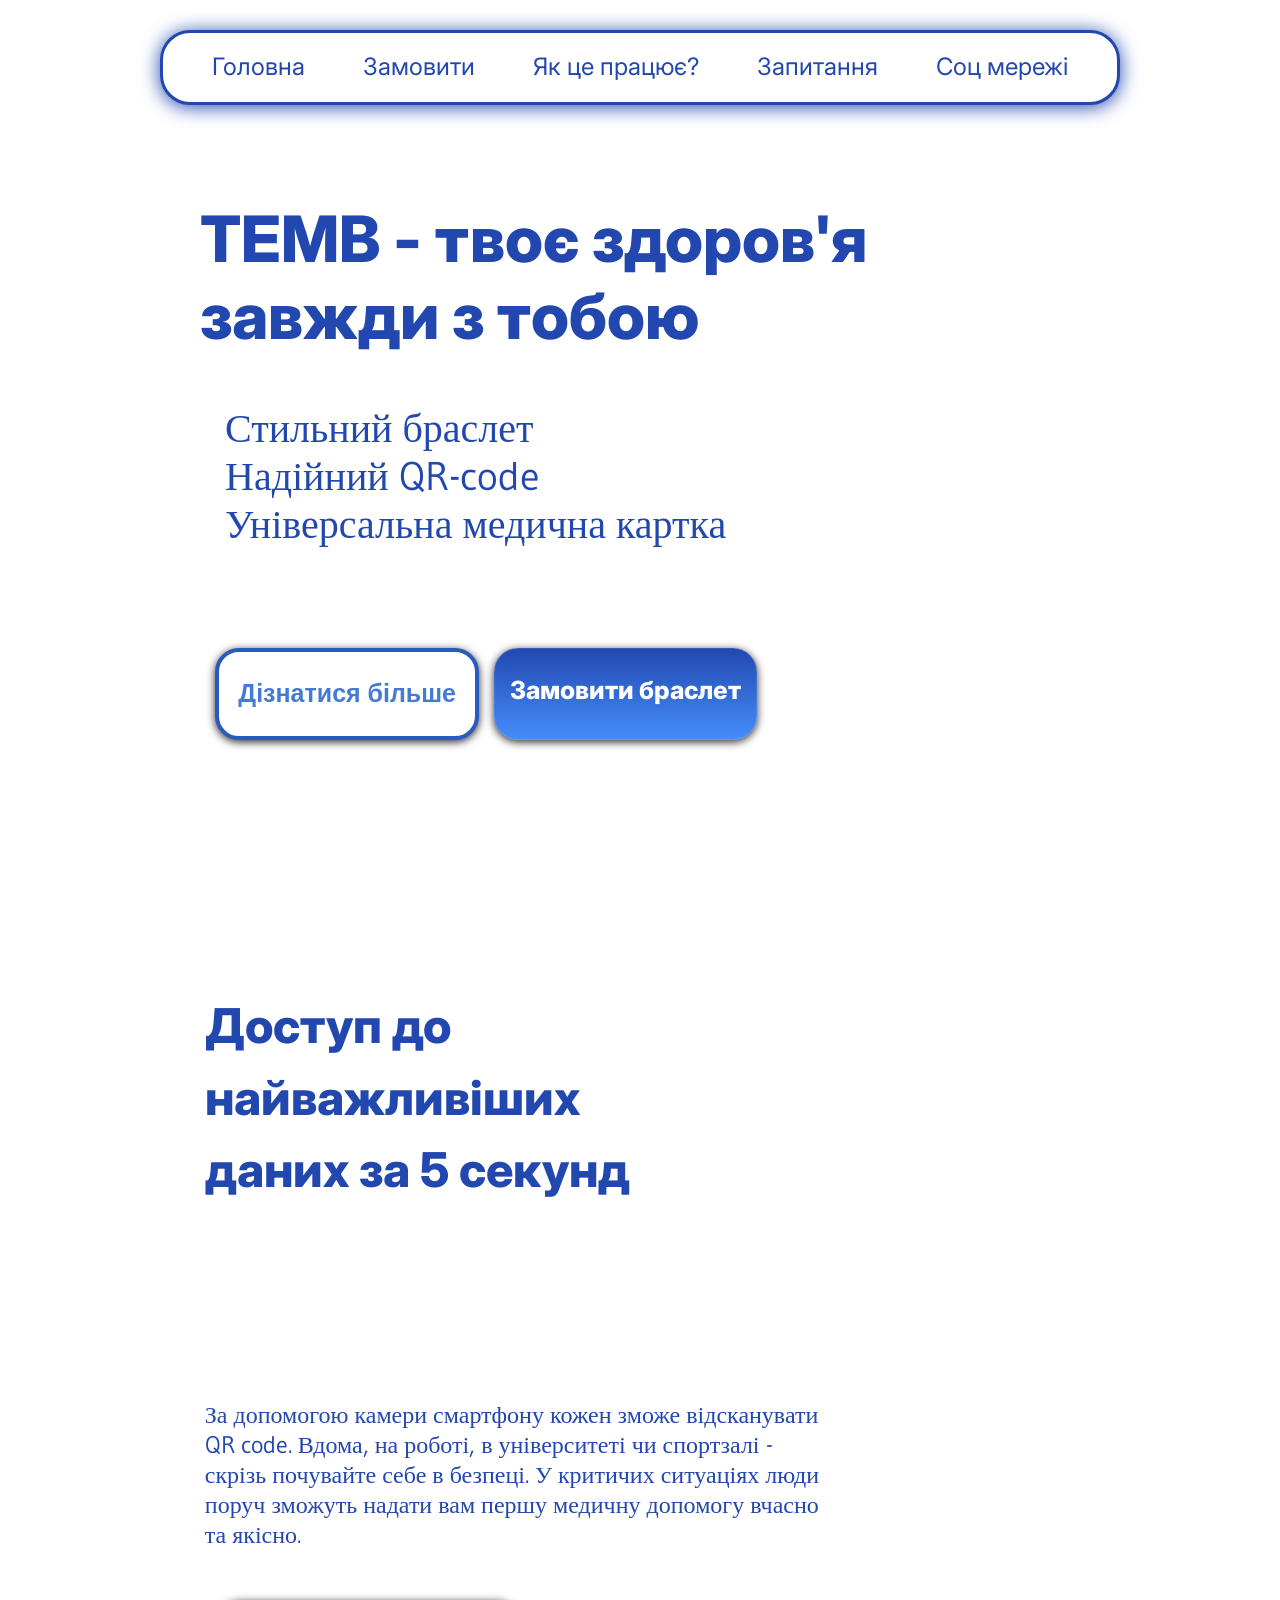
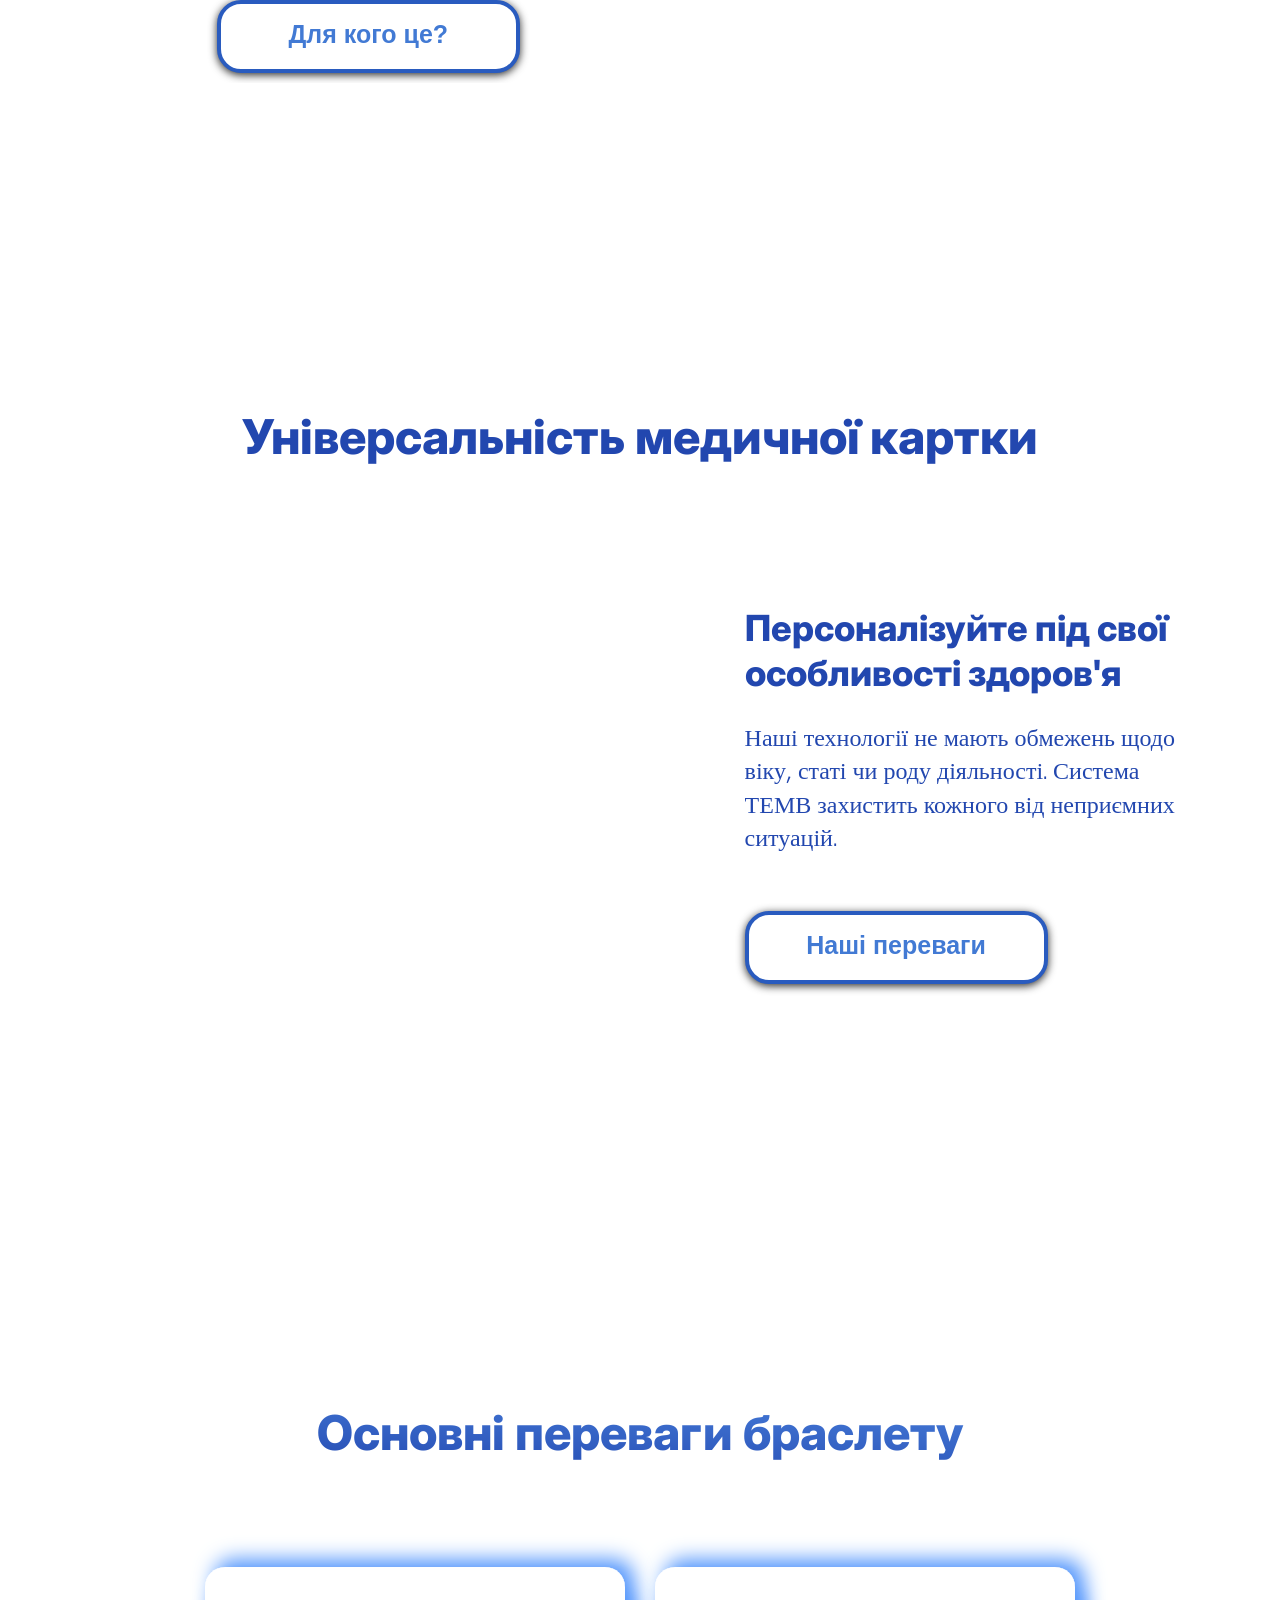
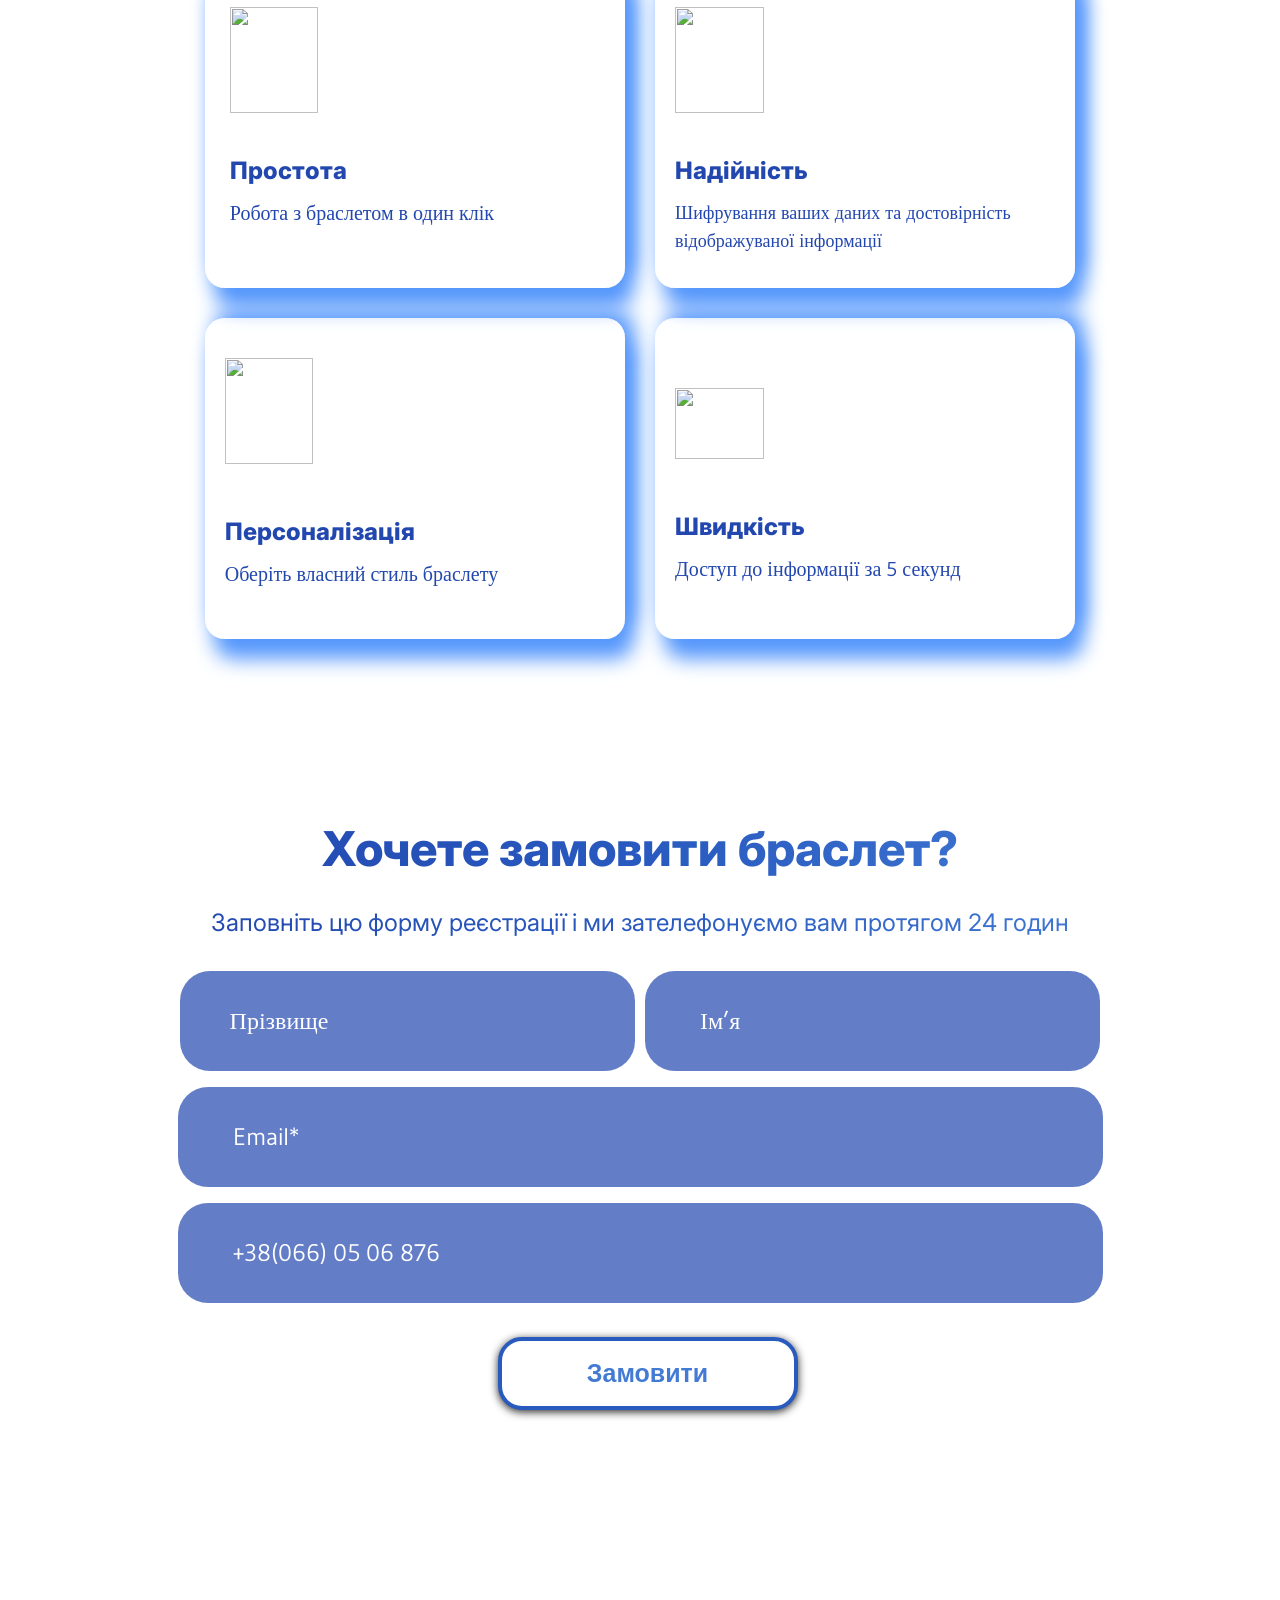
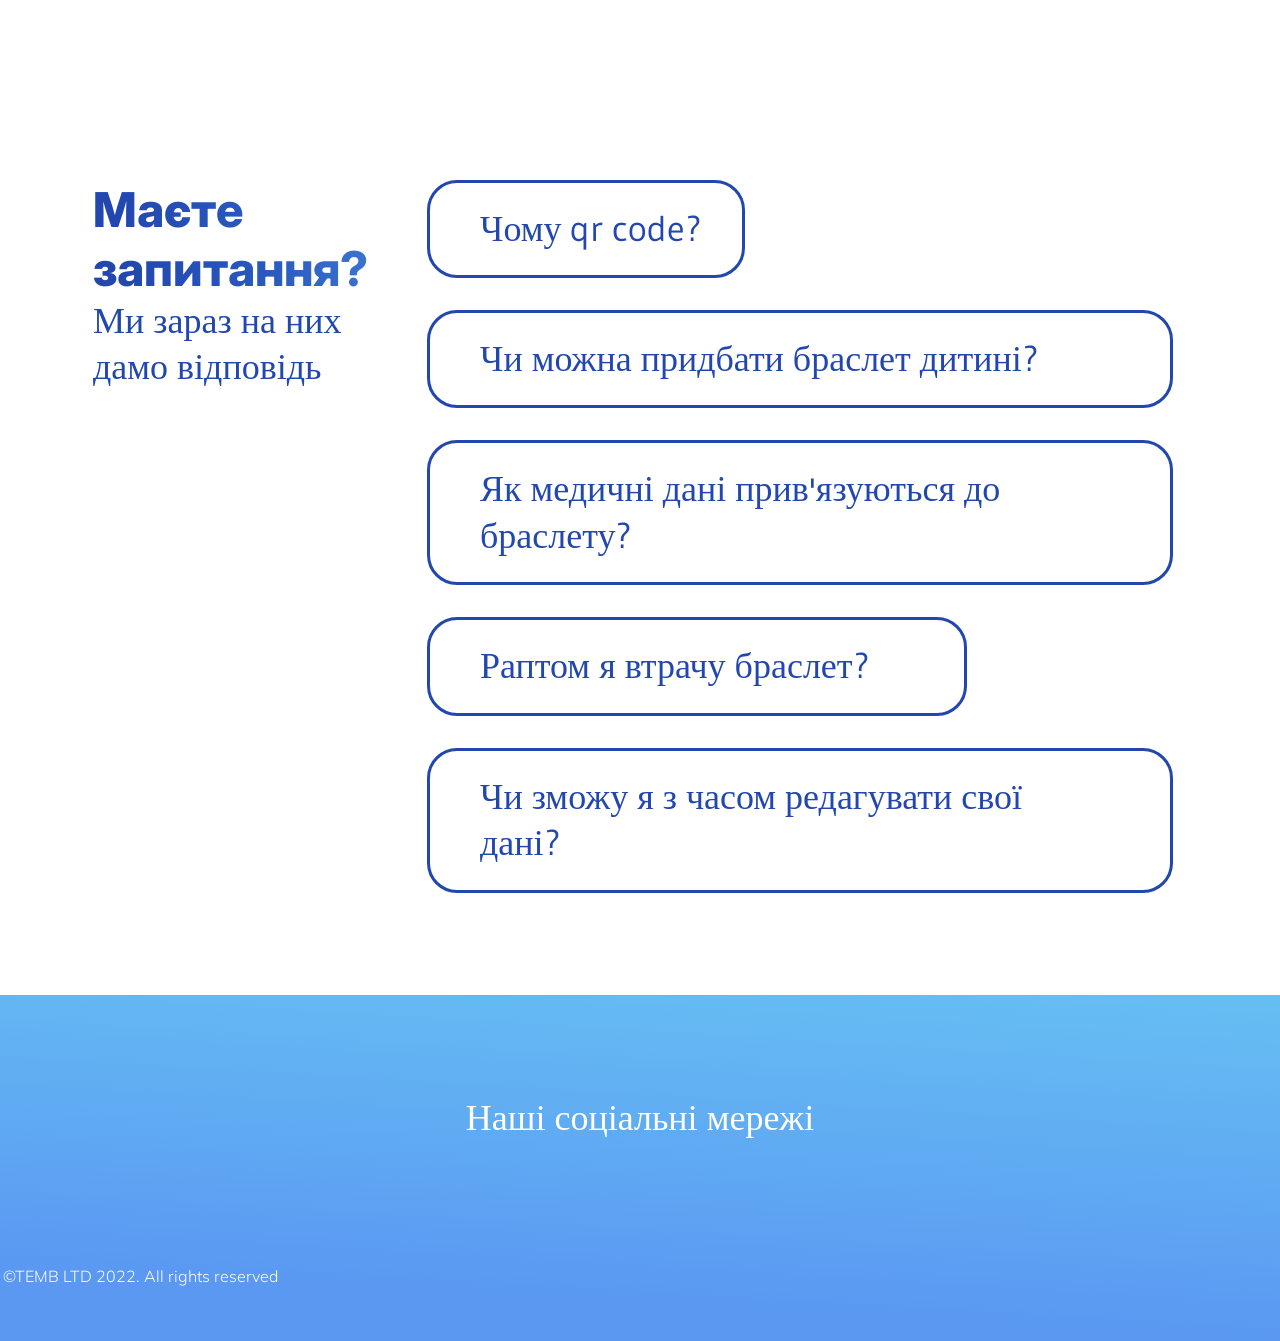
==== index.html @ d261e8fe "Add files via upload" ====
<!DOCTYPE html>
<html lang="en">
<head>
    <meta charset="UTF-8">
    <meta http-equiv="X-UA-Compatible" content="IE=edge">
    <meta name="viewport" content="width=device-width, initial-scale=1.0">
    <title>Document</title>
    <link
      rel="stylesheet"
      href="https://fonts.googleapis.com/css2?family=Mulish:ital,wght@0,200;0,300;0,400;0,500;0,600;0,700;0,800;0,900;1,200;1,300;1,400;1,500;1,600;1,700;1,800;1,900&display=swap"
      data-tag="font"
    />
    <link
      rel="stylesheet"
      href="https://fonts.googleapis.com/css2?family=Inter:wght@100;200;300;400;500;600;700;800;900&display=swap"
      data-tag="font"
    />
    <link
      rel="stylesheet"
      href="https://fonts.googleapis.com/css2?family=Gudea:ital,wght@0,400;0,700;1,400&display=swap"
      data-tag="font"
    />
    <link rel="stylesheet" href="style.css">
</head>
<body>
    <img src="./Ellipse 13 (1).png" alt="" class="ellipseFirstSection">
    <img src="./VectorFirstSection.png" alt="" class="vectorFirstSection">
    <img src="./logo.png" alt="" class="logo">
    <img src="./pointFirstSection.png" alt="" class="pointsFirstSection">
    <img src="./vectorArmFirstSection.png" alt="" class="vectorArmFirstSection">
    <img src="./h2.png" alt="" class="pointsH2">
    <header>
            <nav>
                <a href="#">Головна</a>
                <a href="#fifthSection">Замовити</a>
                <a href="#secondSection">Як це працює?</a>
                <a href="#sixthSection">Запитання</a>
                <a href="#footer">Соц мережі</a>
            </nav>
    </header>
    
    
    <div class="firstSection">
        <h1>ТЕМВ - твоє здоров'я <br>завжди з тобою</h1>
        <h2>Стильний браслет<br>
            Надійний QR-code<br>
            Універсальна медична картка</h2>
        <div class="buttonFirstSection">
            <a href="#secondSection" class="moreFirstSection">Дізнатися більше</a>
            <a href="#fifthSection" class="orderFirstSection">Замовити браслет</a>
        </div>
    </div>

    <img src="./phoneArm.png" alt="" class="phoneArmFirstSection">
    

   <div class="secondSection" id="secondSection">
        <span class="secondSectionFirstText">Доступ до <br>
            найважливіших <br>
            даних за 5 секунд
        </span>
        <div class="animation">
        
        </div>
    
        <span class="secondSectionSecondText">За допомогою камери смартфону кожен зможе відсканувати <br> QR code.
        Вдома, на роботі, в університеті чи спортзалі - <br> скрізь почувайте
        себе в безпеці. У критичих ситуаціях люди <br> поруч зможуть надати вам
        першу медичну допомогу вчасно <br> та якісно.
        </span>
    
        <a href="#sixthSection" class="buttonSecondSection"/>Для кого це?</a>

   </div>
   <img src="./iPhone 13.png" alt="" class="iphone13SecondSection">
   <img src="./vectorSecondSection.png" alt="" class="vectorSecondSection">
   <img src="./vectorSecondSectionBackIphone.png" alt="" class="vectorSecondSectionBackIphone">


   <div class="thirdSection" id="thirdSection">

        <h1>Універсальність медичної картки</h1>

        <div class="thirdSectionText">
            <h2>Персоналізуйте під свої особливості здоров&apos;я</h2>

            <span class="aboutThirdSection">Наші технології не мають обмежень щодо віку, статі чи роду
            діяльності. Система ТЕМВ захистить кожного від неприємних
            ситуацій.
            </span>

            <a href="#fourthSection" class="button"/>Наші переваги</a>
        </div>

        
   </div>
   <img src="./iPhone 13 Pro.png" alt="" class="iphone13Pro">
   <img src="./Ellipse 13 (1).png" alt="" class="ellipseThirdSection">
   <img src="./vectorThirdSection.png" alt="" class="vectorThirdSection">


   <img src="./pointsFourthSection.png" alt="" class="pointsFourthSection">
   <div class="fourthSection" id="fourthSection">
    
        <h1>Основні переваги браслету</h1>
        
        <div class="Advantages">
            <div class="consultation">
                <img src="./consultation.png" alt="" class="consultationImg">
                <p class="consultationH2">Простота</p>
                <p class="consultationText">Робота з браслетом в один клік</p>
            </div>
            <div class="tracking">
                <img src="./tracking.png" alt="" class="trackingImg">
                <p class="trackingH2">Надійність</p>
                <p class="trackingText"> Шифрування ваших даних та достовірність відображуваної
                інформації</p>
            </div>
            <div class="detailInfo">
                <img src="./detailInfo.png" alt="" class="detailInfoImg">
                <p class="detailInfoH2">Персоналізація</p>
                <p class="detailInfoText">Оберіть власний стиль браслету</p>
            </div>
            <div class="emergencyCare">
                <img src="./emergencyCare.png" alt="" class="emergencyCareImg">
                <p class="emergencyCareH2">Швидкість</p>
                <p class="emergencyCareText">Доступ до інформації за 5 секунд</p>
            </div>
        </div>
        
   </div>

   <!-- <img src="./pointsFourthSection.png" alt="" class="pointsFourthSection"> -->

   <div class="fifthSection" id="fifthSection">
    <h1>Хочете замовити браслет?</h1>
    <h2>Заповніть цю форму реєстрації і ми зателефонуємо вам протягом 24 годин</h2>

    <form id="tembForm" name="tembForm" method="post">
        <input type="text" size="40" id="flastname" name="flastname" placeholder="Прізвище">
        <input type="text" size="40" id="fname" name="fname" placeholder="Ім’я">
        <input type="email" id="fmail" name="fmail" placeholder="Email*">
        <input type="tel" id="ftel" name="ftel" placeholder="+38(066) 05 06 876">

        <input type="submit" id="fsubbutton" value="Замовити">
        
       </form>
   </div>

   <div class="sixthSection" id="sixthSection">
    <div class="sixthSectionMainText"> 
        <h1>Маєте <br>запитання?</h1>
        <p class="answers">Ми зараз на них дамо відповідь</p>
    </div>
    <div class="questions">
        <div class="questionFirst" >
            <p>Чому qr code?</p>
            <p class="answerFirst">
                ⁃ Швидкий доступ до найважливіших даних <br>
                ⁃ Простота у використанні <br>
                ⁃ Не потребує підзарядки
               </p>
        </div>
        <div class="questionSecond">
            <p>Чи можна придбати браслет дитині?</p>
            <p class="answerSecond">Звісно що так. Тому що, немає жодних <br> обмежень ні за віком, статтю, чи за <br>розміром вашої руки. Технологія  <br> залишається незмінною. Але Вам <br>доведеться заповнити медичну картку <br>своєї дитини мають батьки.
            </p>
        </div>
        <div class="questionThird">
            <p>Як медичні дані прив'язуються до <br> браслету?</p>
            <p class="answerThird">Медичні дані прив'язуються до <br> браслету за допомогою Qr-code <br> системи. Відкривши веб-додаток, ви <br> можете самостійно занести <br> інформацію про групу крові, алергії, <br> хронічні захворювання, перенесені <br> операції, протипоказання, контакти <br> довірених осіб тощо.
            </p>
        </div>
        <div class="questionFourth">
            <p>Раптом я втрачу браслет?</p>
            <p class="answerFourth">Не біда! Ви можете будь-коли <br> заблокувати свій браслет на  <br> випадок. Якщо ви втратите його і <br> хтось  знайде браслет ТЕМВ, він не <br> зможе отримати доступ до вашої <br> медичної чи особистої інформації.
            </p>
        </div>
        <div class="questionFifth">
            <p>Чи зможу я з часом редагувати свої <br> дані?</p>
            <p class="answerFifth">Ви зможете редагувати власний <br> профіль у будь-який час за <br> необхідності.
            </p>
        </div>
    </div>
    
   </div>

   

   
   <img src="./pointsAnswers.png" alt="" class="pointsAnswers">
   <footer id="footer">
    
    <h1>Наші соціальні мережі</h1>
    <div class="footerIcons">
        <a href="https://www.instagram.com/temb.ua/?igshid=NDBlY2NjN2I=" target="_blank"><img src="./instagram.png" alt="" class="instagramFooter"></a>
        <a href="https://www.facebook.com/temb.ukr" target="_blank"><img src="./facebook.png" alt="" class="facebookFooter"></a>
    </div>
    <p class="TembRights">©TEMB LTD 2022. All rights reserved</p>
    <img src="./pointsFooter.png" alt="" class="pointsFooter">
    
   </footer>

   <script type="text/javascript" src="script.js">
    </script>
</body>
</html>
---- style.css ----
html {
    font-family: Inter;
    font-size: 16px;
}

*{
    margin: 0%;
    padding: 0%;
    box-sizing: border-box;
    font-family: Inter,Gudea;
    overflow-x: hidden;
}

body{
    background-color: #ffffff;
    width: 100%;
    height: auto;
    
}

a{
    text-decoration:none;
    color: #2247AF;
}

header{
    width: 100%;
    height: auto;
    display: flex;
    flex-direction: row;
    justify-content: center;
    align-items: center;
    padding-top: 30px;
    padding-bottom: 25px;
    position: fixed;
    z-index: 3;
}

nav{
    font-family: Inter;
    background-color: #ffffff;
    width: 75%;
    border: 3px solid #2247AF;
    border-radius: 30px;
    display: flex;
    flex-direction: row;
    justify-content: space-around;	
    padding: 20px;
    box-shadow:0px 2px 19px #2248af, inset 0px 0px 1px #ffffff;  
    font-size: 24px;
    font-family: 'Gudea';
    font-weight: 400px;
    line-height: 120.00000476837158%;
    font-stretch: normal;
}



.firstSection{
    padding-left: 200px;
    padding-right: 200px;
    padding-top: 200px;
    width: 100%;
    height: 990px;
}

.firstSection h1{
    font-size: 64px;
    font-style: normal;
    font-weight: 800;
    color:#2247AF;
    padding-bottom: 50px;
}

.firstSection h2{
    position: relative;
    left: 25px;
    padding-bottom: 50px;
    color: rgba(34, 71, 175, 1);
    font-size: 40px;
    font-style: normal;
    font-family:Gudea;
    font-weight:500;
    line-height: 120.00000476837158%;
    font-stretch: normal;
    text-decoration: none;
}

.textFirstSection{
    display: flex;
    flex-direction: column;
    
}

.moreFirstSection{
  padding:27px 11px; 
  width: 321.97px;
  height: 92px;
  font-style: normal;
  font-weight: 800;
  object-fit: cover;
  text-decoration:none; 
  text-align:center; 
  border:solid 4px #295bbf; 
  -webkit-border-radius:24px;
  -moz-border-radius:24px; 
  border-radius: 24px; 
  font:25px Arial, Helvetica, sans-serif; 
  font-weight:bold; 
  color:#427ad4; 
  background:#ffffff; 
  -webkit-box-shadow:0px 2px 8px #2b2b2b, inset 0px 0px 1px #ffffff; 
  -moz-box-shadow: 0px 2px 8px #2b2b2b,  inset 0px 0px 1px #ffffff;  
  box-shadow:0px 2px 8px #2b2b2b, inset 0px 0px 1px #ffffff;
  margin-right: 15px;
}

.buttonFirstSection :first-child:hover{
  color: #ffffff;
  border:solid 4px #ffffff; 
  background-color: #2247AF;
}

.buttonFirstSection :nth-child(2):hover{
  color:#2247AF; 
  background-image:linear-gradient(92.19deg, #FFFFFF -4.5%, #93C1F9 100%);
  box-shadow: 0px 4px 4px rgba(0, 0, 0, 0.25);
  
}

.buttonFirstSection{
    display: flex;
    width: 65%;
    height: 170px;
    flex-direction: row;
    flex-wrap: nowrap;
    justify-content: space-between;
    padding-top: 50px;
    padding-left: 15px;
    padding-right: 15px;
    padding-bottom: 15px;
}

.orderFirstSection{
  color: rgba(255, 255, 255, 1);
  width: 321.97px;
  height: 92px;
  font-size: 25px;
  align-self: auto;
  text-align: center;
  font-family: Inter;
  font-weight: 800;
  line-height: normal;
  font-stretch: normal;
  border-radius: 24px;
  text-decoration: none;
  padding:27px 11px; 
  border:none; 
  background-color:#2248af; 
  background-image: -moz-linear-gradient(top, #2248af 0%, #458efc 100%); 
  background-image: -webkit-linear-gradient(top, #2248af 0%, #458efc 100%); 
  background-image: -o-linear-gradient(top, #2248af 0%, #458efc 100%); 
  background-image: -ms-linear-gradient(top, #2248af 0% ,#458efc 100%); 
  filter: progid:DXImageTransform.Microsoft.gradient( startColorstr='#458efc', endColorstr='#458efc',GradientType=0 ); 
  background-image: linear-gradient(top, #2248af 0% ,#458efc 100%);   
  -webkit-box-shadow:0px 2px 8px #2b2b2b, inset 0px 0px 1px #ffffff; 
  -moz-box-shadow: 0px 2px 8px #2b2b2b,  inset 0px 0px 1px #ffffff;  
  box-shadow:0px 2px 8px #2b2b2b, inset 0px 0px 1px #ffffff;
}

.phoneArmFirstSection{
    position: absolute;
    top: 190px;
    right: -3%;
    width: 513;
    height: 582;
}

.ellipseFirstSection{
    position: absolute;
    top: -150px;
    right: -30%;
    z-index: -2;
}


.vectorFirstSection{
    position: absolute;
    top: 150px;
    left: -10%;
    z-index: -1;
}

.logo{
    position: absolute;
    top: 75px;
    left: 2%;
}

.pointsFirstSection{
    position: absolute;
    top: 130px;
    left: 1%;
}

.vectorArmFirstSection{
    position: absolute;
    top: 710px;
    right: -3%;
    z-index: 1;
}

.pointsH2{
    position: absolute;
    top: 410px;
    left: 190px;
}

.secondSection{
    width: 100%;
    height: auto;
    display: flex;
    flex-direction: column;
    justify-content: center;
    padding-left: 16%;
}

.secondSectionFirstText{
    color: #2247AF;
    font-size: 48px;
    font-style: normal;
    font-weight: 800;
    line-height: 1.5;
    padding-bottom: 15px;
}

  .animation {
    margin-top: 67px;
    margin-bottom: 17px;
    width: 100%;
    height: 95px;
    background-image: url("./animationText.png");
    animation: 20s anim1 infinite linear;
    animation-delay: 2s;
 }
 @keyframes anim1 {
    from {
       background-position: 0 0;
    }
    to {
       background-position: -1160px 0;
    }
 }
 


  .secondSectionSecondText{
    color: rgba(34, 71, 175, 1);
    font-size: 24px;
    align-self: auto;
    font-style: normal;
    text-align: justified;
    font-family: Gudea;
    font-weight: 400px;
    line-height: 125%;
    font-stretch: normal;
    text-decoration: none;
    padding-bottom: 50px;
  }

.buttonSecondSection{
  position: relative;
  left: 12px;
  width: 303px;
  height: 73px;
  object-fit: cover;
  text-decoration:none; 
  text-align:center; 
  padding:16px 11px; 
  border:solid 4px #295bbf; 
  -webkit-border-radius:24px;
  -moz-border-radius:24px; 
  border-radius: 24px; 
  font:25px Arial, Helvetica, sans-serif; 
  font-weight:bold; 
  color:#427ad4; 
  background:#ffffff; 
  -webkit-box-shadow:0px 2px 8px #2b2b2b, inset 0px 0px 1px #ffffff; 
  -moz-box-shadow: 0px 2px 8px #2b2b2b,  inset 0px 0px 1px #ffffff;  
  box-shadow:0px 2px 8px #2b2b2b, inset 0px 0px 1px #ffffff;
  margin-bottom: 10px;
}

.secondSection a:hover{
  color: #ffffff;
  border: solid 4px #ffffff;
  background-color: #2247AF;;
}

.iphone13SecondSection{
    position: absolute;
    top: 1020px;
    right: 20%;
    z-index: 2;
}

.vectorSecondSection{
    position: absolute;
    top: 1250px;
    left: -7%;
    z-index: -1;
}

.vectorSecondSectionBackIphone{
    position: absolute;
    top: 850px;
    right: -20%;
    z-index: 1;
}



.thirdSection h1{
  color: #2247AF;
  width: 100%;
  height: auto;
  font-size: 48px;
  align-self: auto;
  text-align: center;
  font-family: Inter;
  font-weight: 800;
  line-height: normal;
  font-stretch: normal;
  text-decoration: none;
}

.thirdSection h2{
  color: rgba(34, 71, 175, 1);
  width: 521px;
  height: auto;
  font-size: 36px;
  align-self: auto;
  font-style: normal;
  text-align: left;
  font-family: Inter;
  font-weight: 800;
  line-height: 45px;
  font-stretch: normal;
  text-decoration: none;
  padding-bottom: 25px;
  margin-left: 15px;
}

.aboutThirdSection{
  color: rgba(34, 71, 175, 1);
  width: 446px;
  height: auto;
  font-size: 24px;
  align-self: auto;
  font-style: normal;
  /* text-align: left; */
  font-family: Gudea;
  font-weight: 400px;
  line-height: 139.9999976158142%;
  font-stretch: normal;
  text-decoration: none;
  padding-bottom: 57px;
  margin-left: 15px;
}

.button{
    width: 303px;
    height: 73px;
    object-fit: cover;
    text-decoration:none; 
    text-align:center; 
    padding:16px 11px; 
    border:solid 4px #295bbf; 
    -webkit-border-radius:24px;
    -moz-border-radius:24px; 
    border-radius: 24px; 
    font:25px Arial, Helvetica, sans-serif; 
    font-weight:bold; 
    color:#427ad4; 
    background:#ffffff; 
    -webkit-box-shadow:0px 2px 8px #2b2b2b, inset 0px 0px 1px #ffffff; 
    -moz-box-shadow: 0px 2px 8px #2b2b2b,  inset 0px 0px 1px #ffffff;  
    box-shadow:0px 2px 8px #2b2b2b, inset 0px 0px 1px #ffffff;
    margin-bottom: 15px;
    margin-left: 15px; 
  }

  .thirdSection a:hover{
    color: #ffffff;
    border: solid 4px #ffffff;
    background-color: #2247AF;;
  }

  .thirdSection{
    width: 100%;
    height: 100vh;
    margin-top:120px;
    display: flex;
    align-items: center;
    flex-direction: column;
    justify-content: center;
  }

  .thirdSectionText{
    width: 100%;
    display: flex;
    flex-direction: column;
    position: relative;
    right: -57%;
    top:100px;
    padding-top: 40px;
    
  }


  .iphone13Pro{
    position: absolute;
    top: 2040px;
    left: 150px;
  }

  .ellipseThirdSection{
    width: 75%;
    height: auto;
    position: absolute;
    top: 1950px;
    left: -120px;
    z-index: -1;
  }

  .vectorThirdSection{
    position: absolute;
    top: 2080px;
    right: -10%;
    z-index: -1;
  }

  .fourthSection{
    width: 100%;
    height: auto;
    margin-top: 300px;
    display: flex;
    flex-direction: column;
    align-items: center;
    justify-content: center;

  }

  .fourthSection h1{
    background: linear-gradient(to top right,#2247AF,#4b83de);
    -webkit-background-clip: text;
    -webkit-text-fill-color: transparent;
    color: #0B2349;
    width: 100%;
    height: auto;
    font-size: 48px;
    align-self: auto;
    text-align: center;
    font-family: Inter;
    font-weight: 800;
    line-height: normal;
    font-stretch: normal;
    text-decoration: none;
  }

  .consultationH2{
    color: #2247AF;
    font-size: 24px;
    font-style: normal;
    font-weight: 800;
    font-family: Inter;
    line-height: 56px;
    text-decoration: none;
  }

  .consultationText{
    font-size: 20px;
    color: rgba(34, 71, 175, 1);
    align-self: auto;
    font-style: normal;
    text-align: left;
    font-family: Gudea;
    font-weight: 400px;
    line-height: 28px;
    font-stretch: normal;
    text-decoration: none;
  }

  .consultationImg{
    width: 88.68px;
    height: 106.41px;
    margin-bottom: 30px;
  }

  .consultation{
    width: 420.24px;
    height: 320.89px;
    border-radius: 20px;
    -webkit-box-shadow:9px 20px 20px #5597FC, inset 0px 0px 1px #ffffff,9px -8px 20px #5597FC, inset 0px 0px 1px #ffffff; 
    -moz-box-shadow: 9px 20px 20px #5597FC,  inset 0px 0px 1px #ffffff,9px -8px 20px #5597FC, inset 0px 0px 1px #ffffff;
    box-shadow:9px 20px 20px #5597FC, inset 0px 0px 1px #ffffff,
    9px -8px 20px #5597FC, inset 0px 0px 1px #ffffff;
    display: flex;
    flex-direction: column;
    padding: 25px;
    padding-top: 40px;
    margin-right: 30px;
    margin-bottom: 30px;
    
  }

  .tracking{
    width: 420.24px;
    height: 320.89px;
    border-radius: 20px;
    -webkit-box-shadow:9px 20px 20px #5597FC, inset 0px 0px 1px #ffffff,9px -8px 20px #5597FC, inset 0px 0px 1px #ffffff; 
    -moz-box-shadow: 9px 20px 20px #5597FC,  inset 0px 0px 1px #ffffff,9px -8px 20px #5597FC, inset 0px 0px 1px #ffffff;
    box-shadow:9px 20px 20px #5597FC, inset 0px 0px 1px #ffffff,
    9px -8px 20px #5597FC, inset 0px 0px 1px #ffffff;
    display: flex;
    flex-direction: column;
    padding: 20px;
    padding-top: 40px;
    margin-bottom: 30px;
    z-index: 1;
    background-color: #ffffff;
  }

  .trackingH2{
    color: rgba(34, 71, 175, 1);
    font-size: 24px;
    font-style: normal;
    font-family: Inter;
    font-weight: 800;
    line-height: 56px;
    font-stretch: normal;
    text-decoration: none;
    margin-top: -10px;
  }

  .trackingText{
    color: rgba(34, 71, 175, 1);
    font-size: 18px;
    align-self: auto;
    font-style: normal;
    text-align: left;
    font-family: Gudea;
    font-weight: 400px;
    line-height: 28px;
    font-stretch: normal;
    text-decoration: none;
  }

  .trackingImg{
    width: 88.68px;
    height: 106.41px;
    margin-bottom: 40px;
  }

  .Advantages{
    width: 1200px;
    height:auto;
    display: flex;
    flex-direction: row;
    flex-wrap: wrap;
    justify-content: center;
    align-items: center;
    margin-top: 70px;
    padding-top: 35px;
  }

  .detailInfo{
    width: 420.24px;
    height: 320.89px;
    border-radius: 20px;
    -webkit-box-shadow:9px 20px 20px #5597FC, inset 0px 0px 1px #ffffff,9px -8px 20px #5597FC, inset 0px 0px 1px #ffffff; 
    -moz-box-shadow: 9px 20px 20px #5597FC,  inset 0px 0px 1px #ffffff,9px -8px 20px #5597FC, inset 0px 0px 1px #ffffff;
    box-shadow:9px 20px 20px #5597FC, inset 0px 0px 1px #ffffff,
    9px -8px 20px #5597FC, inset 0px 0px 1px #ffffff;
    display: flex;
    flex-direction: column;
    padding: 20px;
    padding-top: 40px;
    margin-bottom: 50px;
    
  }

  .detailInfoImg{
    width: 88.68px;
    height: 106.41px;
    margin-bottom: 40px;
  }

  .detailInfoH2{
    color: rgba(34, 71, 175, 1);
    font-size: 24px;
    align-self: auto;
    font-style: normal;
    text-align: left;
    font-family: Inter;
    font-weight: 800;
    line-height: 56px;
    font-stretch: normal;
    text-decoration: none;
  }

  .detailInfoText{
    color: rgba(34, 71, 175, 1);
    font-size: 20px;
    align-self: auto;
    font-style: normal;
    text-align: left;
    font-family: Gudea;
    font-weight: 400px;
    line-height: 28px;
    font-stretch: normal;
    text-decoration: none;
}

.emergencyCare{
    width: 420.24px;
    height: 320.89px;
    border-radius: 20px;
    -webkit-box-shadow:9px 20px 20px #5597FC, inset 0px 0px 1px #ffffff,9px -8px 20px #5597FC, inset 0px 0px 1px #ffffff; 
    -moz-box-shadow: 9px 20px 20px #5597FC,  inset 0px 0px 1px #ffffff,9px -8px 20px #5597FC, inset 0px 0px 1px #ffffff;
    box-shadow:9px 20px 20px #5597FC, inset 0px 0px 1px #ffffff,
    9px -8px 20px #5597FC, inset 0px 0px 1px #ffffff; 
    display: flex;
    flex-direction: column;
    padding: 20px;
    padding-top: 40px;
    margin-bottom: 50px;
    margin-left: 30px;
}

.emergencyCareImg{
    width: 88.68px;
    height: 70.94px;
    margin-bottom: 40px;
    margin-top: 30px;
}

.emergencyCareH2{
    color: rgba(34, 71, 175, 1);
    font-size: 24px;
    align-self: auto;
    text-align: left;
    font-family: Inter;
    font-weight: 800;
    line-height: 56px;
    font-stretch: normal;
    text-decoration: none;
}

.emergencyCareText{
  color: rgba(34, 71, 175, 1);
  font-size: 20px;
  align-self: auto;
  font-style: normal;
  text-align: left;
  font-family: Gudea;
  font-weight: 400px;
  line-height: 28px;
  font-stretch: normal;
  text-decoration: none;
}

.pointsFourthSection{
  position:absolute;
  top: 2955px;
  right:22.5%; 
  z-index: -1;
}

.fifthSection{
    width: 100%;
    height: auto;
    margin-top: 130px;
    display: flex;
    flex-direction: column;
    align-items: center;
    justify-content: center;
    

}

.fifthSection h1{
  background: linear-gradient(260.14deg, #427BD5 10.72%, #295ABF 49.17%, #2247AF 89.04%);
  -webkit-background-clip: text;
  -webkit-text-fill-color: transparent;
  background-clip: text;
  width: 100%;
  height: auto;
  font-size: 48px;
  align-self: auto;
  text-align: center;
  font-family: Inter;
  font-weight: 800;
  line-height: normal;
  font-stretch: normal;
  text-decoration: none;
  margin-bottom: 30px;
}

.fifthSection h2{
  background: linear-gradient(260.14deg, #427BD5 10.72%, #295ABF 49.17%, #2247AF 89.04%);
  -webkit-background-clip: text;
  -webkit-text-fill-color: transparent;
  background-clip: text;
  width: 100%;
  height: auto;
  font-size: 24px;
  align-self: auto;
  text-align: center;
  font-family: Inter;
  font-weight: 400;
  line-height: normal;
  font-stretch: normal;
  text-decoration: none;
}

 #flastname{
    width: 455px;
    height: 100px;
    padding: 29.7px 49.6px;
    outline:none; 
    margin: 8px 0;
    box-sizing: border-box;
    border: none;
    background: rgba(34, 71, 175, 0.7);
    border-radius: 30px;
    color: white;
    font-family: 'Gudea';
    font-style: normal;
    font-weight: 400;
    font-size: 24px;
    line-height: 130%;
    margin-right: 10px;
} 

#fname{
  width: 455px;
  height: 100px;
  padding: 31.67px 55.09px;
  outline:none; 
  margin: 8px 0;
  box-sizing: border-box;
  border: none;
  background: rgba(34, 71, 175, 0.7);
  border-radius: 30px;
  color: white;
  font-family: 'Gudea';
  font-style: normal;
  font-weight: 400;
  font-size: 24px;
  line-height: 130%;
}

#fmail{
  width: 925px;
  height: 100px;
  padding: 31.67px 55.09px;
  outline:none; 
  margin: 8px 0;
  box-sizing: border-box;
  border: none;
  background: rgba(34, 71, 175, 0.7);
  border-radius: 30px;
  color: white;
  font-family: 'Gudea';
  font-style: normal;
  font-weight: 400;
  font-size: 24px;
  line-height: 130%;
}

#ftel{
  width: 925px;
  height: 100px;
  padding: 31.67px 55.09px;
  outline:none; 
  margin: 8px 0;
  box-sizing: border-box;
  border: none;
  background: rgba(34, 71, 175, 0.7);
  border-radius: 30px;
  color: white;
  font-family: 'Gudea';
  font-style: normal;
  font-weight: 400;
  font-size: 24px;
  line-height: 130%;
}

input::placeholder{
  color: #ffffff;
}


#fsubbutton{
  width: 300px;
  height: 72.86px;
  object-fit: cover;
  text-decoration:none; 
  text-align:center; 
  padding:16px 11px; 
  border:solid 4px #295bbf; 
  -webkit-border-radius:24px;
  -moz-border-radius:24px; 
  border-radius: 24px; 
  font:25px Arial, Helvetica, sans-serif; 
  font-weight:bold; 
  color:#427ad4; 
  background:#ffffff; 
  -webkit-box-shadow:0px 2px 8px #2b2b2b, inset 0px 0px 1px #ffffff; 
  -moz-box-shadow: 0px 2px 8px #2b2b2b,  inset 0px 0px 1px #ffffff;  
  box-shadow:0px 2px 8px #2b2b2b, inset 0px 0px 1px #ffffff;
  margin-bottom: 15px;
  margin-left: 15px; 
  margin-top: 26px;
}

#tembForm :nth-child(5):hover{
  color: #ffffff;
  border: solid 4px #ffffff;
  background-color: #2247AF;;
}

#tembForm{
  width: 930px;
  height: auto;
  display: flex;
  flex-direction: row;
  flex-wrap: wrap;
  justify-content: center;
  margin-top: 26px;
}

.sixthSection{
  width: 100%;
  height: auto;
  display: flex;
  flex-direction: row;
  justify-content: center;
  margin-top: 355px;
}

.sixthSectionMainText{
  width: 334px;
  height: auto;
  
}

.sixthSection h1{
  background: linear-gradient(260.14deg, #427BD5 10.72%, #295ABF 49.17%, #2247AF 89.04%);
  -webkit-background-clip: text;
  -webkit-text-fill-color: transparent;
  background-clip: text; 
  font-size: 48px;
  font-style: normal;
  font-weight: 800;
}

.answers{
  color:  #2247AF;
  width: 299px;
  height: auto;
  font-size: 36px;
  align-self: auto;
  font-style: normal;
  text-align: left;
  font-family: 'Gudea';
  font-weight: 400px;
  line-height: 129.99999523162842%;
  font-stretch: normal;
  text-decoration: none;
}

.questions{
  width:760px;
  height: auto;
  
}


.questionFirst{
  width: 318px;
  height:auto;
  display: flex;
  box-sizing: border-box;
  align-items: flex-start;
  flex-direction: column;
  flex-shrink: 1;
  border-color: transparent;
  border: 3px solid #2247AF;
  border-radius: 30px;
  white-space: nowrap;
  margin-bottom: 32px;
 
}

.active{
  width: 746px;
}

.answerFirst{
  margin-bottom: 25px;
  display: none;
}

.active{
  display: block;
}

.questions p{
  color: rgba(34, 71, 175, 1);
  padding: 23px 50px;
  font-size: 36px;
  align-self: auto;
  font-style: normal;
  text-align: left;
  font-family: Gudea;
  font-weight: 400px;
  line-height: 129.99999523162842%;
  font-stretch: normal;
  text-decoration: none;
}



.questionSecond{
  width: 746px;
  height:auto;
  display: flex;
  flex-direction: column;
  box-sizing: border-box;
  align-items: flex-start;
  flex-shrink: 1;
  border-color: transparent;
  border: 3px solid #2247AF;
  border-radius: 30px;
  white-space: nowrap;
  margin-bottom: 32px;
}



.answerSecond{
  margin-bottom: 25px;
  display: none;
}

.active{
  display: block;
}

.questionThird{
  width: 746px;
  height:auto;
  display: flex;
  flex-direction: column;
  box-sizing: border-box;
  align-items: flex-start;
  flex-shrink: 1;
  border-color: transparent;
  border: 3px solid #2247AF;
  border-radius: 30px;
  white-space: nowrap;
  margin-bottom: 32px;
}

.answerThird{
  margin-bottom: 25px;
  display: none;
}

.active{
  display: block;
}

.questionFourth{
  width: 540px;
  height:auto;
  display: flex;
  flex-direction: column;
  box-sizing: border-box;
  align-items: flex-start;
  flex-shrink: 1;
  border-color: transparent;
  border: 3px solid #2247AF;
  border-radius: 30px;
  white-space: nowrap;
  margin-bottom: 32px;
}

.active{
  width: 746px;
}

.answerFourth{
  margin-bottom: 25px;
  display: none;
}

.active{
  display: block;
}

.questionFifth{
  width: 746px;
  height:auto;
  display: flex;
  flex-direction: column;
  box-sizing: border-box;
  align-items: flex-start;
  flex-shrink: 1;
  border-color: transparent;
  border: 3px solid #2247AF;
  border-radius: 30px;
  white-space: nowrap;
  margin-bottom: 32px;
}

.answerFifth{
  margin-bottom: 25px;
  display: none;
}

.active{
  display: block;
}

.pointsAnswers{
  position:absolute;
  right: 5%; 
  z-index: -1;
} 

footer{
  margin-top: 70px;
  width: 100%;
  height: 346px;
  background: linear-gradient(183.41deg, #67C3F3 -8.57%, #5A98F2 82.96%);
  display: flex;
  flex-direction: column;
  justify-content: center ;
  text-align: center;
}

footer h1{
  font-family: 'Gudea';
font-style: normal;
font-weight: 400;
font-size: 36px;
line-height: 130%;
color: #FFFFFF;
margin-bottom: 50px;
}

.footerIcons{
  display: flex;
  justify-content: center;
  align-items: center;
}
.footerIcons :first-child{
  margin-right: 15px;
}

.pointsFooter{
  position: relative;
  width: 81px;
  height: auto;
  z-index: 1;
  opacity: 30%;
}



.TembRights{
  font-family: 'Mulish';
  font-style: normal;
  font-weight: 300;
  font-size: 16px;
  line-height: 28px;
  color: #ffffff;
  position: relative;
  top: 50px;
  left: -500px;
}
  


@media (min-width: 1400px) {  }
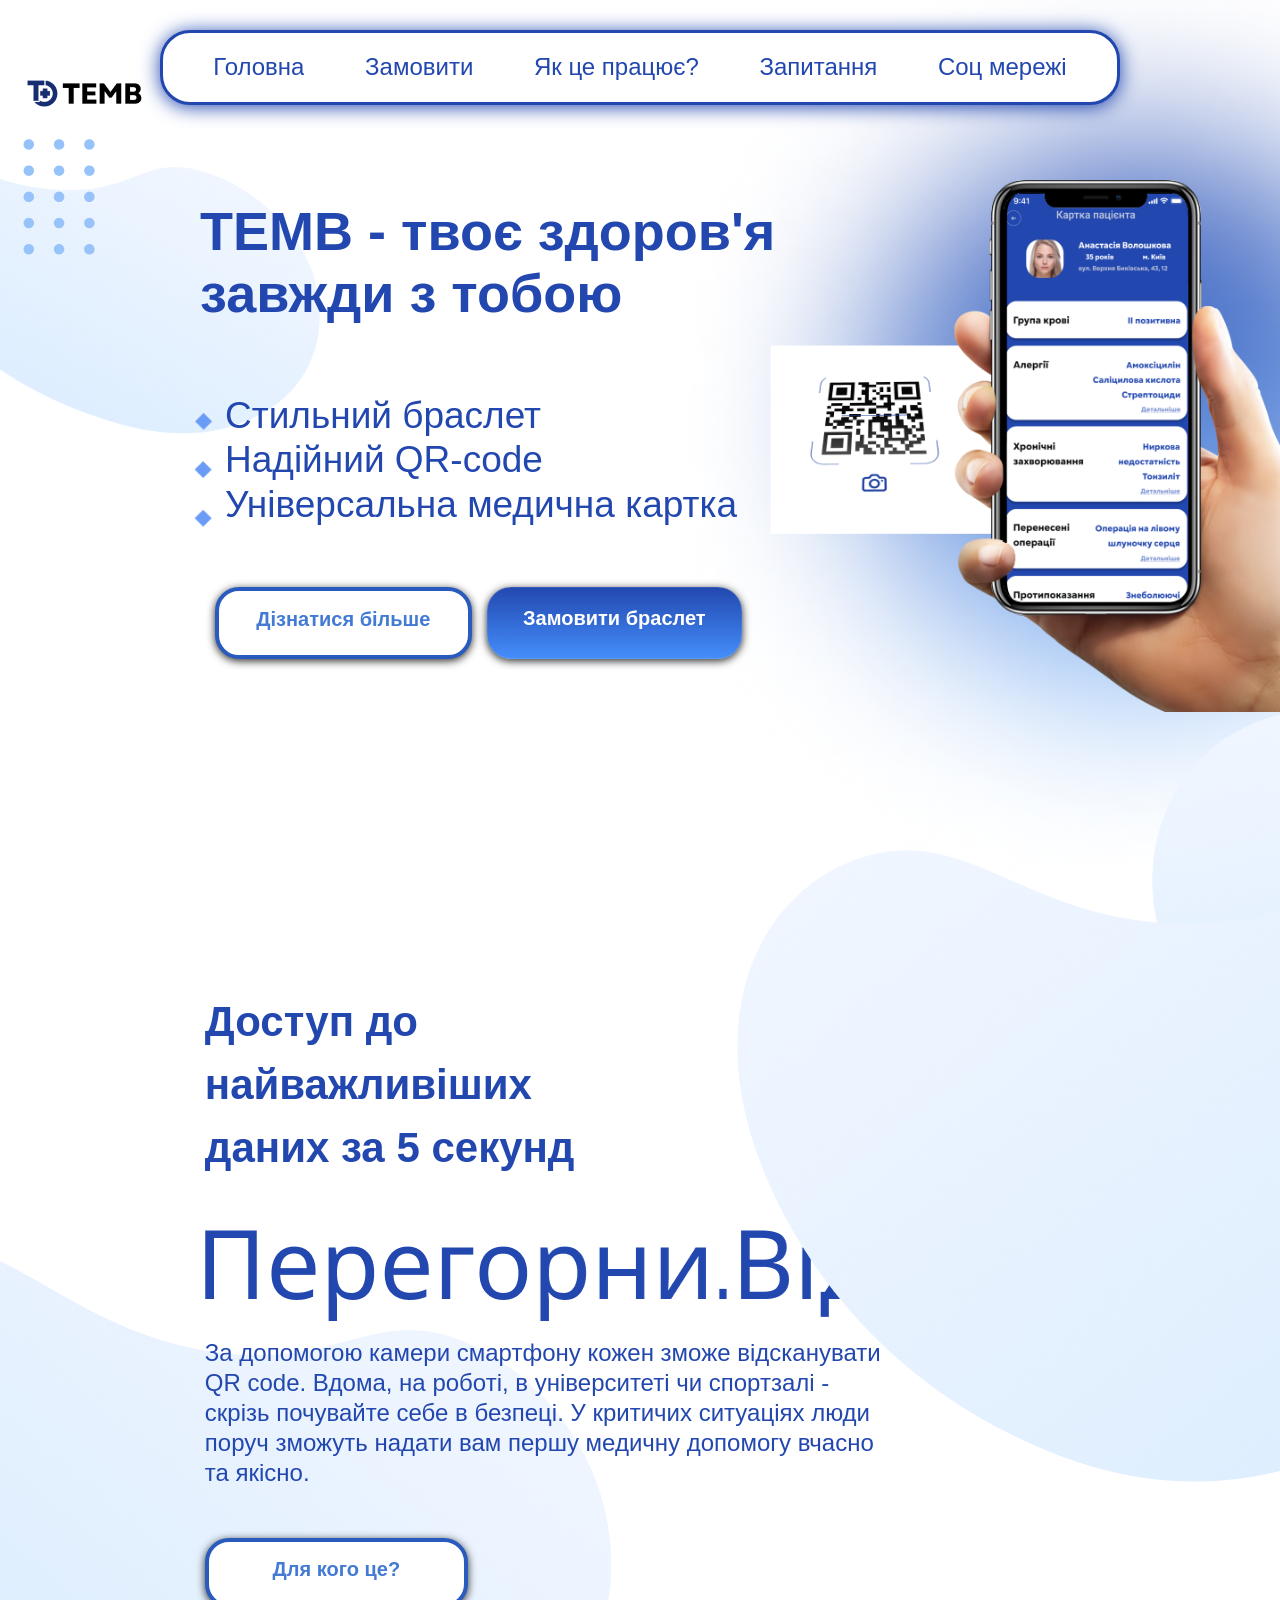
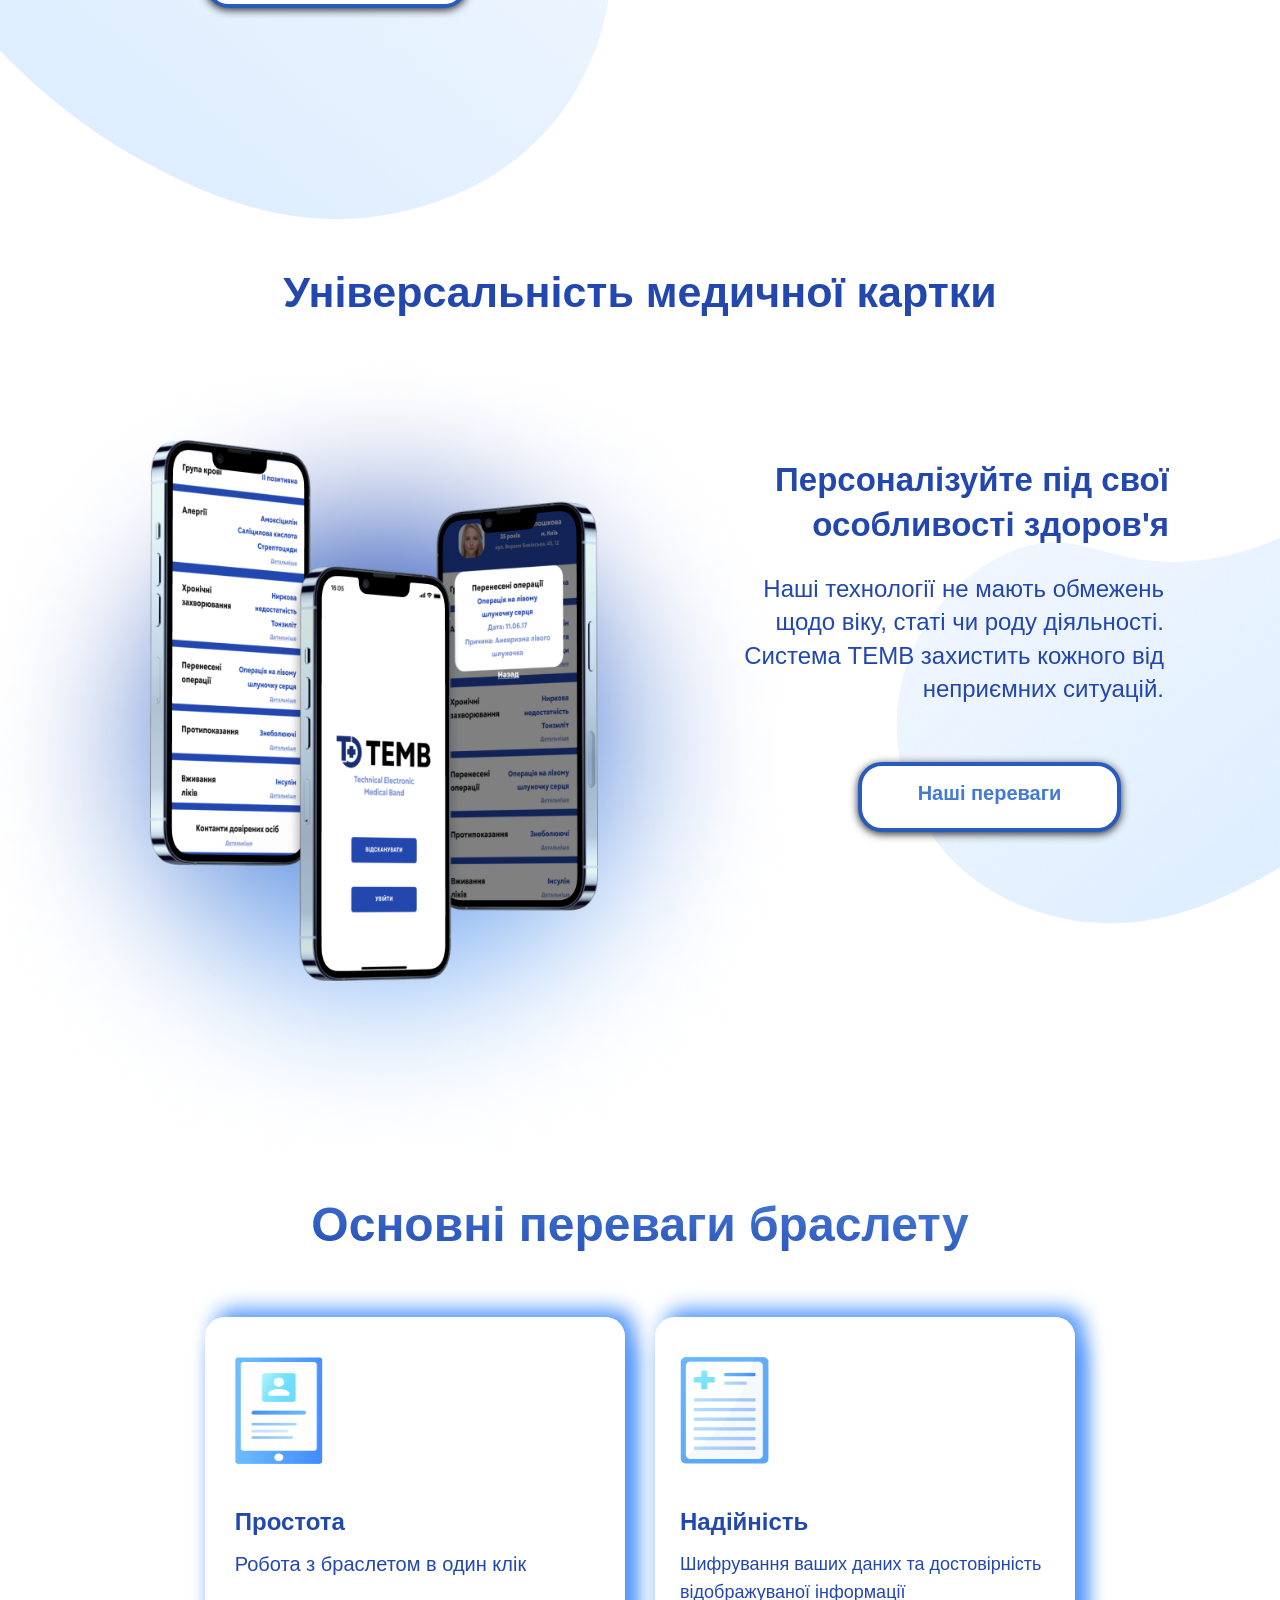
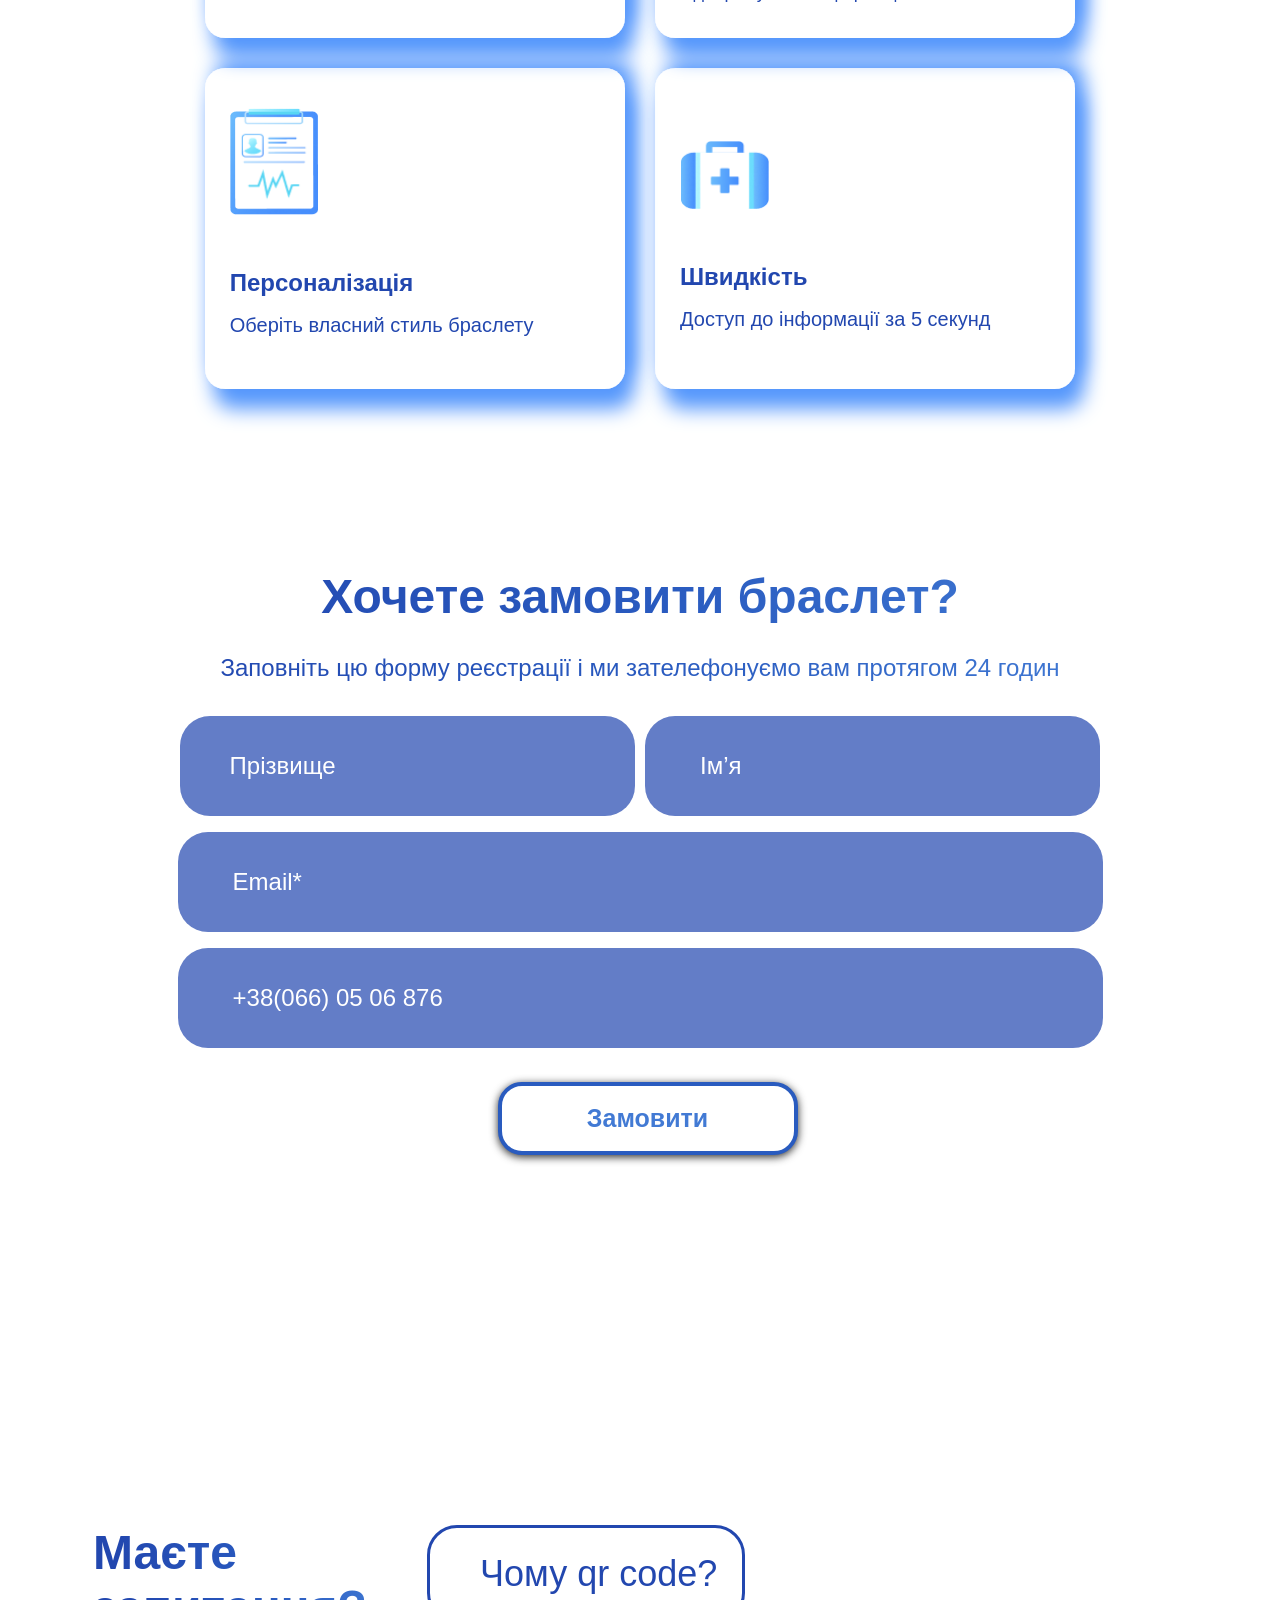
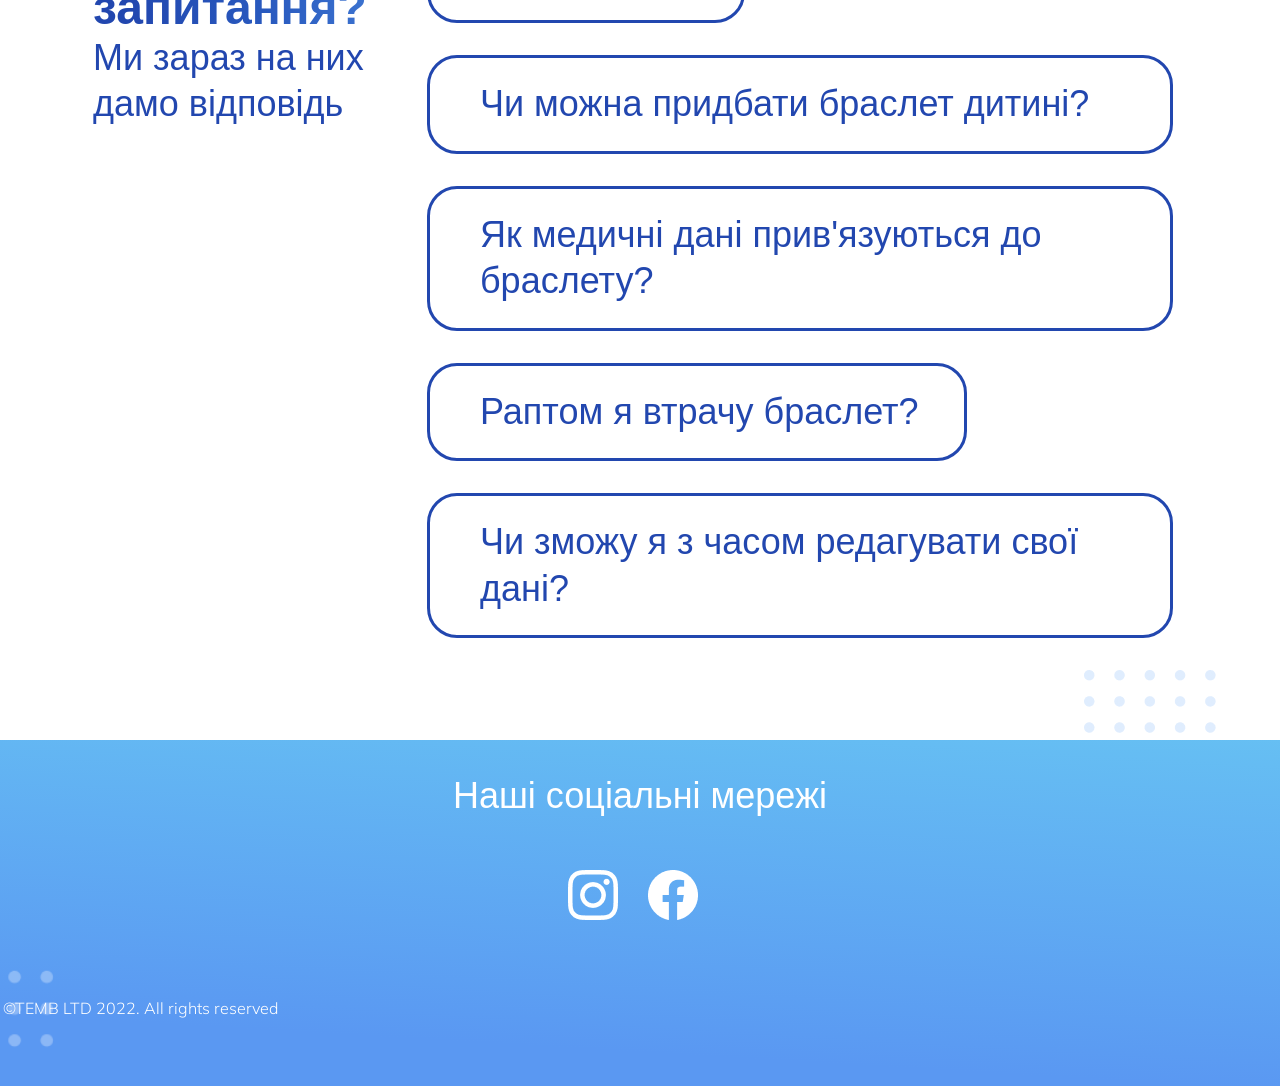
==== commit 4b4994aa: "Update index.html" ====
--- a/index.html
+++ b/index.html
@@ -156,7 +156,7 @@
         <div class="questionFirst" >
             <p>Чому qr code?</p>
             <p class="answerFirst">
-                ⁃ Швидкий доступ до найважливіших даних <br>
+                ⁃ Швидкий доступ до найважливіших <br> даних <br>
                 ⁃ Простота у використанні <br>
                 ⁃ Не потребує підзарядки
                </p>
@@ -204,4 +204,4 @@
    <script type="text/javascript" src="script.js">
     </script>
 </body>
-</html>+</html>
--- a/style.css
+++ b/style.css
@@ -1,6 +1,6 @@
 
 html {
-    font-family: Inter;
+  font-family: 'Raleway', sans-serif;
     font-size: 16px;
 }
 
@@ -8,7 +8,7 @@
     margin: 0%;
     padding: 0%;
     box-sizing: border-box;
-    font-family: Inter,Gudea;
+    /* font-family: Inter,Gudea; */
     overflow-x: hidden;
 }
 
@@ -38,7 +38,7 @@
 }
 
 nav{
-    font-family: Inter;
+    /* font-family: Inter; */
     background-color: #ffffff;
     width: 75%;
     border: 3px solid #2247AF;
@@ -49,7 +49,7 @@
     padding: 20px;
     box-shadow:0px 2px 19px #2248af, inset 0px 0px 1px #ffffff;  
     font-size: 24px;
-    font-family: 'Gudea';
+    /* font-family: 'Gudea'; */
     font-weight: 400px;
     line-height: 120.00000476837158%;
     font-stretch: normal;
@@ -76,11 +76,11 @@
 .firstSection h2{
     position: relative;
     left: 25px;
-    padding-bottom: 50px;
+    padding-bottom: 30px;
     color: rgba(34, 71, 175, 1);
     font-size: 40px;
     font-style: normal;
-    font-family:Gudea;
+    /* font-family:Gudea; */
     font-weight:500;
     line-height: 120.00000476837158%;
     font-stretch: normal;
@@ -106,7 +106,8 @@
   -webkit-border-radius:24px;
   -moz-border-radius:24px; 
   border-radius: 24px; 
-  font:25px Arial, Helvetica, sans-serif; 
+  font-size: 25px;
+  /* font:25px Arial, Helvetica, sans-serif;  */
   font-weight:bold; 
   color:#427ad4; 
   background:#ffffff; 
@@ -136,7 +137,7 @@
     flex-direction: row;
     flex-wrap: nowrap;
     justify-content: space-between;
-    padding-top: 50px;
+    padding-top: 30px;
     padding-left: 15px;
     padding-right: 15px;
     padding-bottom: 15px;
@@ -149,7 +150,7 @@
   font-size: 25px;
   align-self: auto;
   text-align: center;
-  font-family: Inter;
+  /* font-family: Inter; */
   font-weight: 800;
   line-height: normal;
   font-stretch: normal;
@@ -171,17 +172,18 @@
 
 .phoneArmFirstSection{
     position: absolute;
-    top: 190px;
+    top: 200px;
     right: -3%;
-    width: 513;
-    height: 582;
+    width: 666px;
+    height: 532px;
 }
 
 .ellipseFirstSection{
     position: absolute;
-    top: -150px;
-    right: -30%;
+    top: -15px;
+    right: -20%;
     z-index: -2;
+    width: 75%;
 }
 
 
@@ -190,6 +192,7 @@
     top: 150px;
     left: -10%;
     z-index: -1;
+    width: 35%;
 }
 
 .logo{
@@ -206,14 +209,15 @@
 
 .vectorArmFirstSection{
     position: absolute;
-    top: 710px;
+    top: 670px;
     right: -3%;
     z-index: 1;
+    width: 20%;
 }
 
 .pointsH2{
     position: absolute;
-    top: 410px;
+    top: 400px;
     left: 190px;
 }
 
@@ -261,7 +265,7 @@
     align-self: auto;
     font-style: normal;
     text-align: justified;
-    font-family: Gudea;
+    /* font-family: Gudea; */
     font-weight: 400px;
     line-height: 125%;
     font-stretch: normal;
@@ -270,8 +274,6 @@
   }
 
 .buttonSecondSection{
-  position: relative;
-  left: 12px;
   width: 303px;
   height: 73px;
   object-fit: cover;
@@ -282,7 +284,8 @@
   -webkit-border-radius:24px;
   -moz-border-radius:24px; 
   border-radius: 24px; 
-  font:25px Arial, Helvetica, sans-serif; 
+  font-size: 25px;
+  /* font:25px Arial, Helvetica, sans-serif;  */
   font-weight:bold; 
   color:#427ad4; 
   background:#ffffff; 
@@ -319,8 +322,6 @@
     z-index: 1;
 }
 
-
-
 .thirdSection h1{
   color: #2247AF;
   width: 100%;
@@ -328,7 +329,7 @@
   font-size: 48px;
   align-self: auto;
   text-align: center;
-  font-family: Inter;
+  /* font-family: Inter; */
   font-weight: 800;
   line-height: normal;
   font-stretch: normal;
@@ -342,8 +343,8 @@
   font-size: 36px;
   align-self: auto;
   font-style: normal;
-  text-align: left;
-  font-family: Inter;
+  text-align: right;
+  /* font-family: Inter; */
   font-weight: 800;
   line-height: 45px;
   font-stretch: normal;
@@ -359,14 +360,16 @@
   font-size: 24px;
   align-self: auto;
   font-style: normal;
-  /* text-align: left; */
-  font-family: Gudea;
+  text-align: right;
+  /* font-family: Gudea; */
   font-weight: 400px;
   line-height: 139.9999976158142%;
   font-stretch: normal;
   text-decoration: none;
   padding-bottom: 57px;
   margin-left: 15px;
+  position: relative;
+  right: -70px;
 }
 
 .button{
@@ -389,6 +392,8 @@
     box-shadow:0px 2px 8px #2b2b2b, inset 0px 0px 1px #ffffff;
     margin-bottom: 15px;
     margin-left: 15px; 
+    position: relative;
+    right: -210px;
   }
 
   .thirdSection a:hover{
@@ -399,23 +404,25 @@
 
   .thirdSection{
     width: 100%;
-    height: 100vh;
-    margin-top:120px;
+    height: auto;
+    margin-top:250px;
     display: flex;
     align-items: center;
     flex-direction: column;
     justify-content: center;
+    margin-bottom: 150px;
   }
 
   .thirdSectionText{
-    width: 100%;
+    width: auto;
+    height: auto;
     display: flex;
     flex-direction: column;
     position: relative;
-    right: -57%;
+    right: -20%;
     top:100px;
     padding-top: 40px;
-    
+    margin-bottom: 150px;
   }
 
 
@@ -462,7 +469,7 @@
     font-size: 48px;
     align-self: auto;
     text-align: center;
-    font-family: Inter;
+    /* font-family: Inter; */
     font-weight: 800;
     line-height: normal;
     font-stretch: normal;
@@ -474,9 +481,10 @@
     font-size: 24px;
     font-style: normal;
     font-weight: 800;
-    font-family: Inter;
+    /* font-family: Inter; */
     line-height: 56px;
     text-decoration: none;
+    margin-left: 5px;
   }
 
   .consultationText{
@@ -485,17 +493,19 @@
     align-self: auto;
     font-style: normal;
     text-align: left;
-    font-family: Gudea;
+    /* font-family: Gudea; */
     font-weight: 400px;
     line-height: 28px;
     font-stretch: normal;
     text-decoration: none;
+    margin-left: 5px;
   }
 
   .consultationImg{
     width: 88.68px;
     height: 106.41px;
     margin-bottom: 30px;
+    margin-left: 5px;
   }
 
   .consultation{
@@ -536,12 +546,13 @@
     color: rgba(34, 71, 175, 1);
     font-size: 24px;
     font-style: normal;
-    font-family: Inter;
+    /* font-family: Inter; */
     font-weight: 800;
     line-height: 56px;
     font-stretch: normal;
     text-decoration: none;
     margin-top: -10px;
+    margin-left: 5px;
   }
 
   .trackingText{
@@ -550,17 +561,19 @@
     align-self: auto;
     font-style: normal;
     text-align: left;
-    font-family: Gudea;
+    /* font-family: Gudea; */
     font-weight: 400px;
     line-height: 28px;
     font-stretch: normal;
     text-decoration: none;
+    margin-left: 5px;
   }
 
   .trackingImg{
     width: 88.68px;
     height: 106.41px;
     margin-bottom: 40px;
+    margin-left: 5px;
   }
 
   .Advantages{
@@ -571,7 +584,7 @@
     flex-wrap: wrap;
     justify-content: center;
     align-items: center;
-    margin-top: 70px;
+    margin-top: 30px;
     padding-top: 35px;
   }
 
@@ -595,6 +608,7 @@
     width: 88.68px;
     height: 106.41px;
     margin-bottom: 40px;
+    margin-left: 5px;
   }
 
   .detailInfoH2{
@@ -603,11 +617,12 @@
     align-self: auto;
     font-style: normal;
     text-align: left;
-    font-family: Inter;
+    /* font-family: Inter; */
     font-weight: 800;
     line-height: 56px;
     font-stretch: normal;
     text-decoration: none;
+    margin-left: 5px;
   }
 
   .detailInfoText{
@@ -616,11 +631,12 @@
     align-self: auto;
     font-style: normal;
     text-align: left;
-    font-family: Gudea;
+    /* font-family: Gudea; */
     font-weight: 400px;
     line-height: 28px;
     font-stretch: normal;
     text-decoration: none;
+    margin-left: 5px;
 }
 
 .emergencyCare{
@@ -644,6 +660,7 @@
     height: 70.94px;
     margin-bottom: 40px;
     margin-top: 30px;
+    margin-left: 5px;
 }
 
 .emergencyCareH2{
@@ -651,11 +668,12 @@
     font-size: 24px;
     align-self: auto;
     text-align: left;
-    font-family: Inter;
+    /* font-family: Inter; */
     font-weight: 800;
     line-height: 56px;
     font-stretch: normal;
     text-decoration: none;
+    margin-left: 5px;
 }
 
 .emergencyCareText{
@@ -664,11 +682,12 @@
   align-self: auto;
   font-style: normal;
   text-align: left;
-  font-family: Gudea;
+  /* font-family: Gudea; */
   font-weight: 400px;
   line-height: 28px;
   font-stretch: normal;
   text-decoration: none;
+  margin-left: 5px;
 }
 
 .pointsFourthSection{
@@ -700,7 +719,7 @@
   font-size: 48px;
   align-self: auto;
   text-align: center;
-  font-family: Inter;
+  /* font-family: Inter; */
   font-weight: 800;
   line-height: normal;
   font-stretch: normal;
@@ -718,7 +737,7 @@
   font-size: 24px;
   align-self: auto;
   text-align: center;
-  font-family: Inter;
+  /* font-family: 'Gudea'; */
   font-weight: 400;
   line-height: normal;
   font-stretch: normal;
@@ -736,7 +755,7 @@
     background: rgba(34, 71, 175, 0.7);
     border-radius: 30px;
     color: white;
-    font-family: 'Gudea';
+    /* font-family: 'Gudea'; */
     font-style: normal;
     font-weight: 400;
     font-size: 24px;
@@ -755,7 +774,7 @@
   background: rgba(34, 71, 175, 0.7);
   border-radius: 30px;
   color: white;
-  font-family: 'Gudea';
+  /* font-family: 'Gudea'; */
   font-style: normal;
   font-weight: 400;
   font-size: 24px;
@@ -773,7 +792,7 @@
   background: rgba(34, 71, 175, 0.7);
   border-radius: 30px;
   color: white;
-  font-family: 'Gudea';
+  /* font-family: 'Gudea'; */
   font-style: normal;
   font-weight: 400;
   font-size: 24px;
@@ -791,7 +810,7 @@
   background: rgba(34, 71, 175, 0.7);
   border-radius: 30px;
   color: white;
-  font-family: 'Gudea';
+  /* font-family: 'Gudea'; */
   font-style: normal;
   font-weight: 400;
   font-size: 24px;
@@ -814,7 +833,8 @@
   -webkit-border-radius:24px;
   -moz-border-radius:24px; 
   border-radius: 24px; 
-  font:25px Arial, Helvetica, sans-serif; 
+  font-size: 25px;
+  /* font:25px Arial, Helvetica, sans-serif;  */
   font-weight:bold; 
   color:#427ad4; 
   background:#ffffff; 
@@ -875,7 +895,7 @@
   align-self: auto;
   font-style: normal;
   text-align: left;
-  font-family: 'Gudea';
+  /* font-family: 'Gudea'; */
   font-weight: 400px;
   line-height: 129.99999523162842%;
   font-stretch: normal;
@@ -885,9 +905,8 @@
 .questions{
   width:760px;
   height: auto;
-  
-}
-
+  color: rgba(34, 71, 175, 1);
+}
 
 .questionFirst{
   width: 318px;
@@ -902,7 +921,8 @@
   border-radius: 30px;
   white-space: nowrap;
   margin-bottom: 32px;
- 
+  background-color: #fff;
+  color: rgba(34, 71, 175, 1);
 }
 
 .active{
@@ -919,19 +939,17 @@
 }
 
 .questions p{
-  color: rgba(34, 71, 175, 1);
   padding: 23px 50px;
   font-size: 36px;
   align-self: auto;
   font-style: normal;
   text-align: left;
-  font-family: Gudea;
+  /* font-family: Gudea; */
   font-weight: 400px;
   line-height: 129.99999523162842%;
   font-stretch: normal;
   text-decoration: none;
 }
-
 
 
 .questionSecond{
@@ -947,9 +965,8 @@
   border-radius: 30px;
   white-space: nowrap;
   margin-bottom: 32px;
-}
-
-
+  background-color: #ffffff;
+}
 
 .answerSecond{
   margin-bottom: 25px;
@@ -973,6 +990,7 @@
   border-radius: 30px;
   white-space: nowrap;
   margin-bottom: 32px;
+  background-color: #ffffff;
 }
 
 .answerThird{
@@ -997,6 +1015,7 @@
   border-radius: 30px;
   white-space: nowrap;
   margin-bottom: 32px;
+  background-color: #ffffff;
 }
 
 .active{
@@ -1010,6 +1029,7 @@
 
 .active{
   display: block;
+  color:#ffffff;
 }
 
 .questionFifth{
@@ -1025,6 +1045,7 @@
   border-radius: 30px;
   white-space: nowrap;
   margin-bottom: 32px;
+  background-color: #ffffff;
 }
 
 .answerFifth{
@@ -1032,8 +1053,18 @@
   display: none;
 }
 
+.questions p:hover{
+  color:#ffffff;
+}
+
+.questions div:hover{
+  border: 4px solid #ffffff;
+  background-color: #2247AF;
+}
+
 .active{
   display: block;
+  background: linear-gradient(260.14deg, #427BD5 10.72%, #295ABF 49.17%, #2247AF 89.04%);
 }
 
 .pointsAnswers{
@@ -1054,7 +1085,7 @@
 }
 
 footer h1{
-  font-family: 'Gudea';
+  /* font-family: 'Gudea'; */
 font-style: normal;
 font-weight: 400;
 font-size: 36px;
@@ -1090,10 +1121,465 @@
   line-height: 28px;
   color: #ffffff;
   position: relative;
+  top: 70px;
+  left: -500px;
+}
+  
+
+
+@media (min-width: 1800px) { 
+
+  .firstSection h1{
+    font-size: 85px;
+  }
+
+  .firstSection h2{
+    left: 45px;
+    font-size: 60px;
+}
+
+.phoneArmFirstSection{
+  right: -3%;
+  width: 805px;
+  height: 680px;
+}
+
+.pointsH2{
+  width: 60px;
+  height: 170px;
+  top: 480px;
+  left: 190px;
+}
+
+.buttonFirstSection{
+  width: 55%;
+}
+
+.moreFirstSection{
+  width: 350px;
+  height: 105px;
+  padding:30px 11px; 
+  -webkit-border-radius:28px;
+  -moz-border-radius:28px; 
+  border-radius: 28px; 
+  font-size: 30px;
+  /* font:30px Arial, Helvetica, sans-serif;  */
+  font-weight:bold; 
+  margin-right: 15px;
+}
+
+.orderFirstSection{
+  width: 350px;
+  height: 105px;
+  padding:30px 11px; 
+  -webkit-border-radius:28px;
+  -moz-border-radius:28px; 
+  border-radius: 28px; 
+  font-size: 30px;
+  /* font:30px Arial, Helvetica, sans-serif;  */
+  font-weight:bold; 
+  margin-right: 15px;
+}
+
+nav{
+
+  font-size: 35px;
+}
+
+
+.vectorFirstSection{
+  width: 740px;
+  height: 485px;
+  top: 120px;
+  left: -15%;
+}
+
+.logo{
+  width: 138px;
+  height: 57px;
   top: 50px;
-  left: -500px;
-}
+  left: 3%;
+}
+
+.pointsFirstSection{
+  position: absolute;
+  width: 150px;
+  height: 180px;
+  top: 140px;
+  left: 1%;
+}
+
+.ellipseFirstSection{
+  top: -150px;
+  right: -20%;
+  z-index: -2;
+}
+
+.secondSectionFirstText{
+  font-size: 60px;
+  padding-bottom: 15px;
+}
+
+.secondSectionSecondText{
+  font-size: 35px;
+  padding-bottom: 50px;
+  margin-top: 15px;
+}
+
+.buttonSecondSection{
+position: relative;
+left: 2px;
+width: 363px;
+height: 93px;
+padding:25px 11px; 
+-webkit-border-radius:30px;
+-moz-border-radius:30px; 
+border-radius: 30px; 
+font-size: 30px;
+/* font:30px Arial, Helvetica, sans-serif;  */
+font-weight:bold;
+margin-bottom: 10px;
+}
+
+.iphone13SecondSection{
+  width: 517px;
+  height: 612px;
+  right: 12%;
+}
+
+.vectorSecondSection{
+  width: 877px;
+  left: -12%;
+}
+
+.vectorSecondSectionBackIphone{
+  top: 850px;
+  right: -20%;
+  width: 977px;
+}
+
+.thirdSection h1{
+  font-size: 58px;
+  width: auto;
+}
+
+.thirdSection h2{
+  font-size: 46px;
+}
+
+.aboutThirdSection{
+  font-size: 35px;
+  width: auto;
+}
+
+.button{
+  width: 363px;
+  height: 93px;
+  padding:25px 11px; 
+  -webkit-border-radius:30px;
+  -moz-border-radius:30px; 
+  border-radius: 30px; 
+  font-size: 30px;
+  /* font:30px Arial, Helvetica, sans-serif; */
+}
+
+
+  .iphone13Pro{
+    position: absolute;
+    top: 2200px;
+    left: 250px;
+  }
+
+  .ellipseThirdSection{
+    width: 65%;
+    top: 1950px;
+    left: -80px;
+  }
+
+  .vectorThirdSection{
+    width: 877px;
+    top: 2280px;
+    right: -2%;
+  }
+
+
+  .fourthSection h1{
+    font-size: 56px;
+
+  }
+
+  .Advantages{
+    margin-top: 50px;
+  }
+
+  .consultationH2{
+    font-size: 29px;
+    margin-left: 25px;
+  }
+
+  .consultationText{
+    font-size: 25px;
+    margin-left: 25px;
+    margin-top: 15px;
+    height:38.13px;
+  }
+
+  .consultationImg{
+    width:108.68px;
+    height: 126.41px;
+    margin-bottom: 30px;
+    margin-left: 25px;
+    margin-top: 26px;
+  }
+
+  .consultation{
+    width: 460.24px;
+    height: 380.89px;
+  }
+
+  .tracking{
+    width: 460.24px;
+    height: 380.89px;
+  }
+
+  .trackingH2{
+    font-size: 29px;
+    margin-top: -10px;
+    margin-left: 25px;
+    height: 59px;
+  }
+
+  .trackingText{
+    font-size: 23px;
+    margin-left: 25px;
+    height: 90px;
+  }
+
+  .trackingImg{
+    width: 108.68px;
+    height: 126.41px;
+    margin-left: 25px;
+    margin-top: 26px;
+  }
+
+  .detailInfo{
+    width: 460.24px;
+    height: 380.89px;
+  }
+
+  .detailInfoImg{
+    width: 108.68px;
+    height: 126.41px;
+    margin-top: 20px;
+    margin-left: 25px;
+  }
+
+  .detailInfoH2{
+    font-size: 29px;
+    margin-left: 25px;
+  }
+
+  .detailInfoText{
+    font-size: 25px;
+    margin-left: 25px;
+    height: 39px;
+}
+
+.emergencyCare{
+  width: 460.24px;
+  height: 380.89px;
+}
+
+.emergencyCareImg{
+    width: 108.68px;
+    height: 90.94px;
+    margin-left: 25px;
+}
+
+.emergencyCareH2{
+    font-size: 29px;
+   margin-left: 25px;
+   margin-top: 25px;
+}
+
+.emergencyCareText{
+  font-size: 25px;
+  margin-left: 25px;
+  height: 40px;
+}
+
+.pointsFourthSection{
+  width: 136px;
+  height: 100px;
+  position:absolute;
+  top: 3275px;
+  right:25.5%; 
+  z-index: -1;
+}
+
+.fifthSection h2{
+  font-size: 29px;
+}
+
+footer h1{
+  font-size: 40px;
+}
+}
+
+@media (max-width: 1450px) { 
+
   
-
-
-@media (min-width: 1400px) {  }+.firstSection h1{
+    font-size: 54px;
+    padding-bottom: 50px;
+}
+
+.firstSection h2{
+    font-size: 37px;
+    margin-top: 20px;
+}
+
+.moreFirstSection{
+  padding:17px 11px; 
+  width: 301.97px;
+  height: 72px;
+  font-size: 20px;
+  /* font:20px Arial, Helvetica, sans-serif;  */
+  font-weight: 800;
+  margin-right: 15px;
+}
+
+.buttonFirstSection :first-child:hover{
+  color: #ffffff;
+  border:solid 4px #ffffff; 
+  background-color: #2247AF;
+}
+
+.buttonFirstSection :nth-child(2):hover{
+  color:#2247AF; 
+  background-image:linear-gradient(92.19deg, #FFFFFF -4.5%, #93C1F9 100%);
+  box-shadow: 0px 4px 4px rgba(0, 0, 0, 0.25);
+  
+}
+
+
+.orderFirstSection{
+  padding:20px 11px; 
+  width: 301.97px;
+  height: 72px;
+  font-size: 20px;
+  /* font:20px Arial, Helvetica, sans-serif;  */
+  font-weight: 800;
+  margin-right: 15px;
+}
+
+.phoneArmFirstSection{
+    position: absolute;
+    top: 180px;
+    right: -10%;
+    width: 513;
+    height: 582;
+}
+
+.ellipseFirstSection{
+    position: absolute;
+    top: -50px;
+    right: -27%;
+    z-index: -2;
+}
+
+.vectorArmFirstSection{
+    position: absolute;
+    top: 710px;
+    right: -10%;
+    z-index: 1;
+}
+
+.pointsH2{
+  top: 405px;
+  left: 190px;
+  height: 130px;
+}
+
+.secondSectionFirstText{
+  font-size: 42px;
+  font-weight: 800;
+  padding-bottom: 10px;
+}
+
+.animation {
+  margin-top: 37px;
+}
+
+
+.buttonSecondSection{
+  width: 263px;
+  height: 70px;
+  padding:16px 11px; 
+  font-size: 20px;
+  /* font:20px Arial, Helvetica, sans-serif; */
+  left: 0px;
+  font-weight: 800;
+}
+
+.iphone13SecondSection{
+  right: -50%;
+}
+
+.vectorSecondSection{
+  top: 1250px;
+  left: -10%;
+}
+
+.vectorSecondSectionBackIphone{
+  top: 850px;
+  right: -25%;
+}
+
+.thirdSection h1{
+  font-size: 43px;
+}
+
+.thirdSection h2{
+  font-size: 33px;
+  font-weight: 800;
+  margin-left: 25px;
+}
+
+.aboutThirdSection{
+  font-size: 24px;
+  font-weight: 400px;
+  margin-left: 25px;
+}
+
+.button{
+    width: 263px;
+    height: 70px;
+    padding:16px 11px; 
+    font-size: 20px;
+    /* font:20px Arial, Helvetica, sans-serif;  */
+    font-weight: 800;
+    margin-left: 25px;
+  }
+  .iphone13Pro{
+    width: 35%;
+    height: auto;
+    top: 2040px;
+    left: 150px;
+  }
+
+  .ellipseThirdSection{
+    width: 65%;
+    height: auto;
+    top: 1950px;
+    left: -30px;
+  }
+
+  .vectorThirdSection{
+    top: 2080px;
+    right: -15%;
+    width: 45%;
+    height: auto;
+  }
+
+}
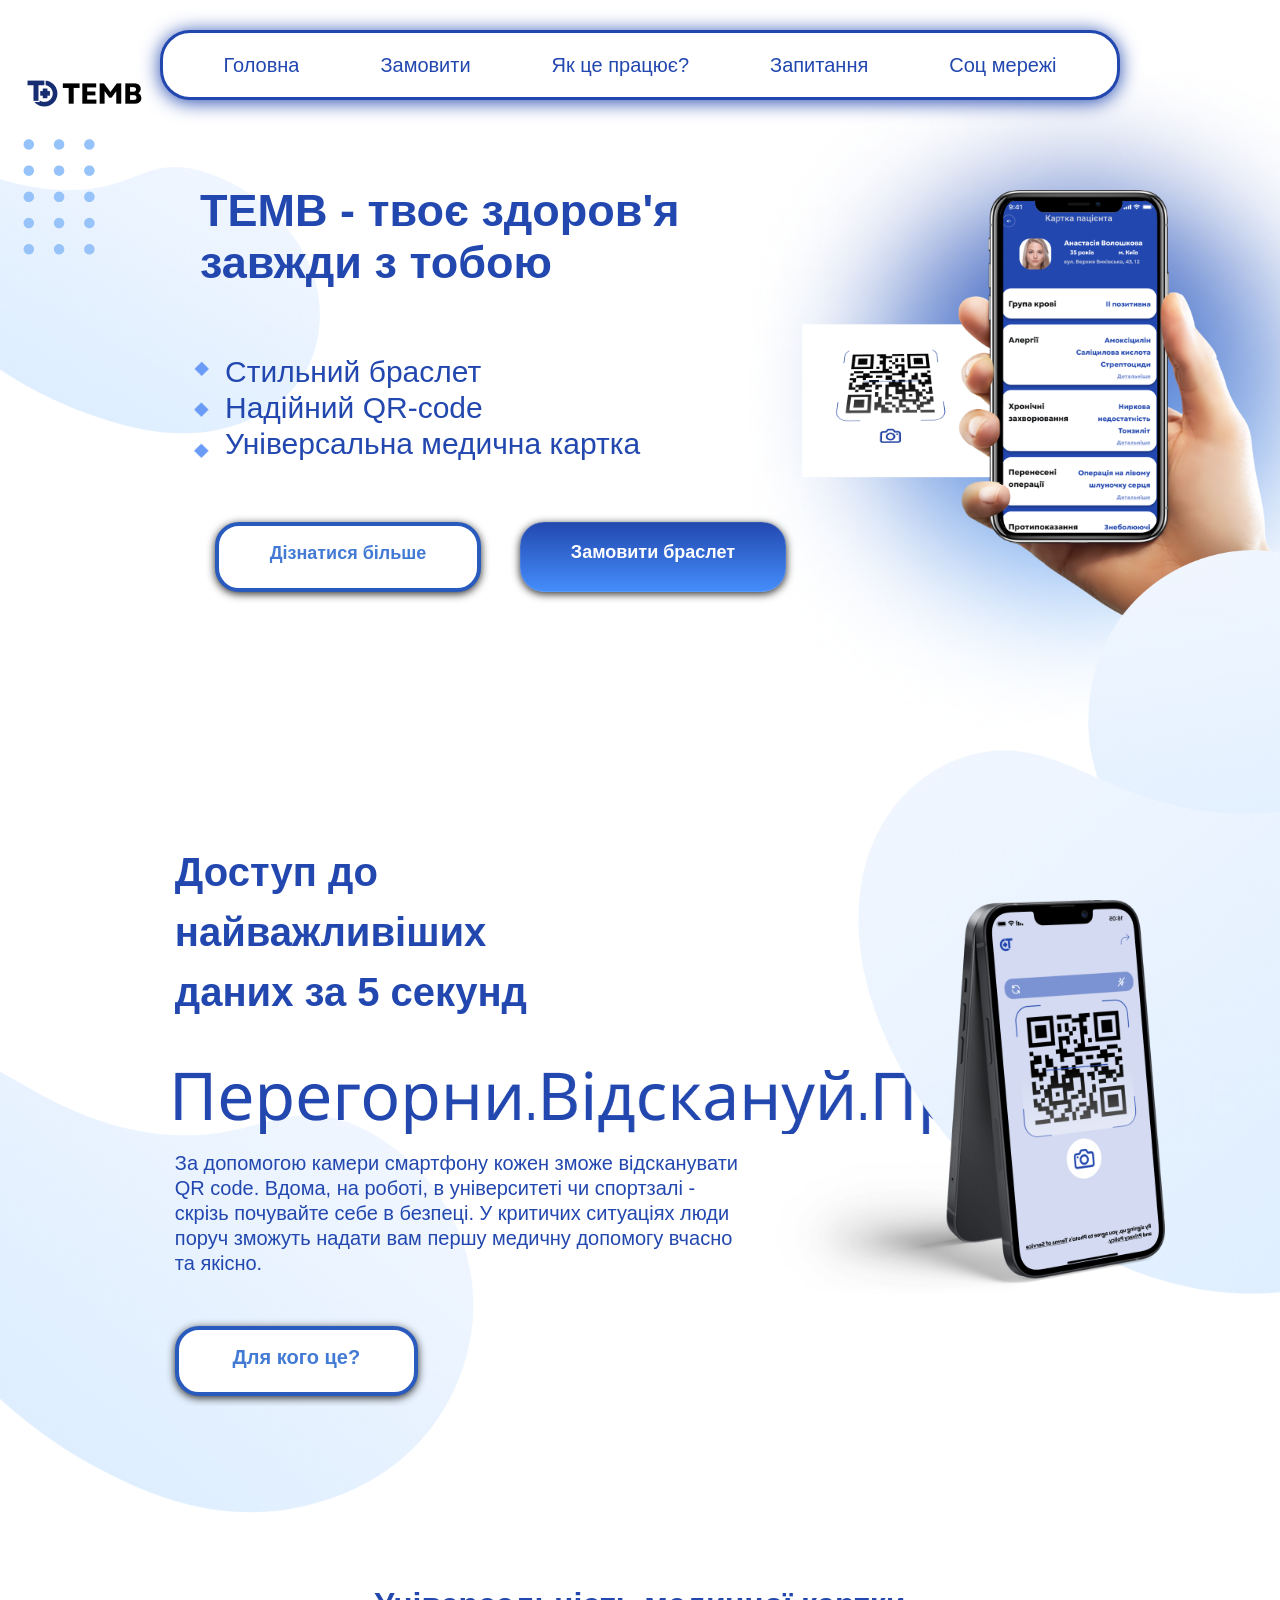
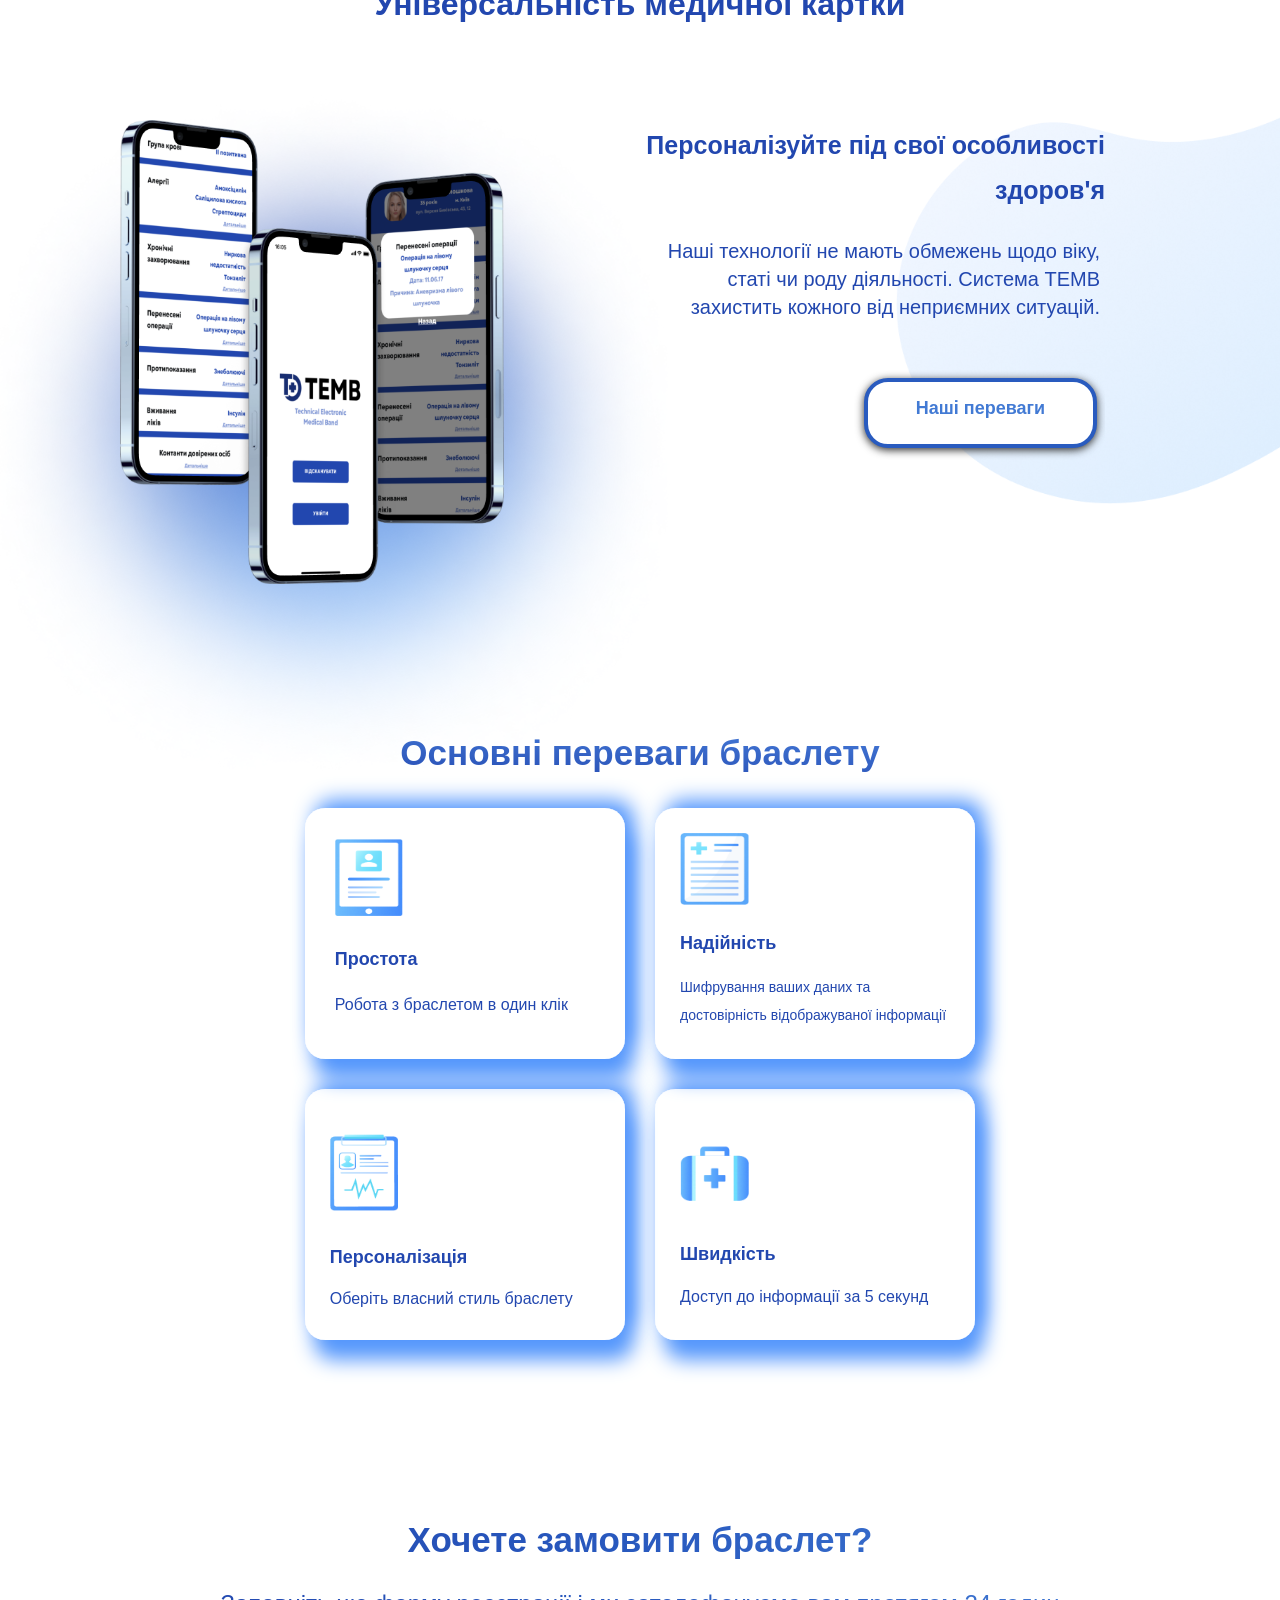
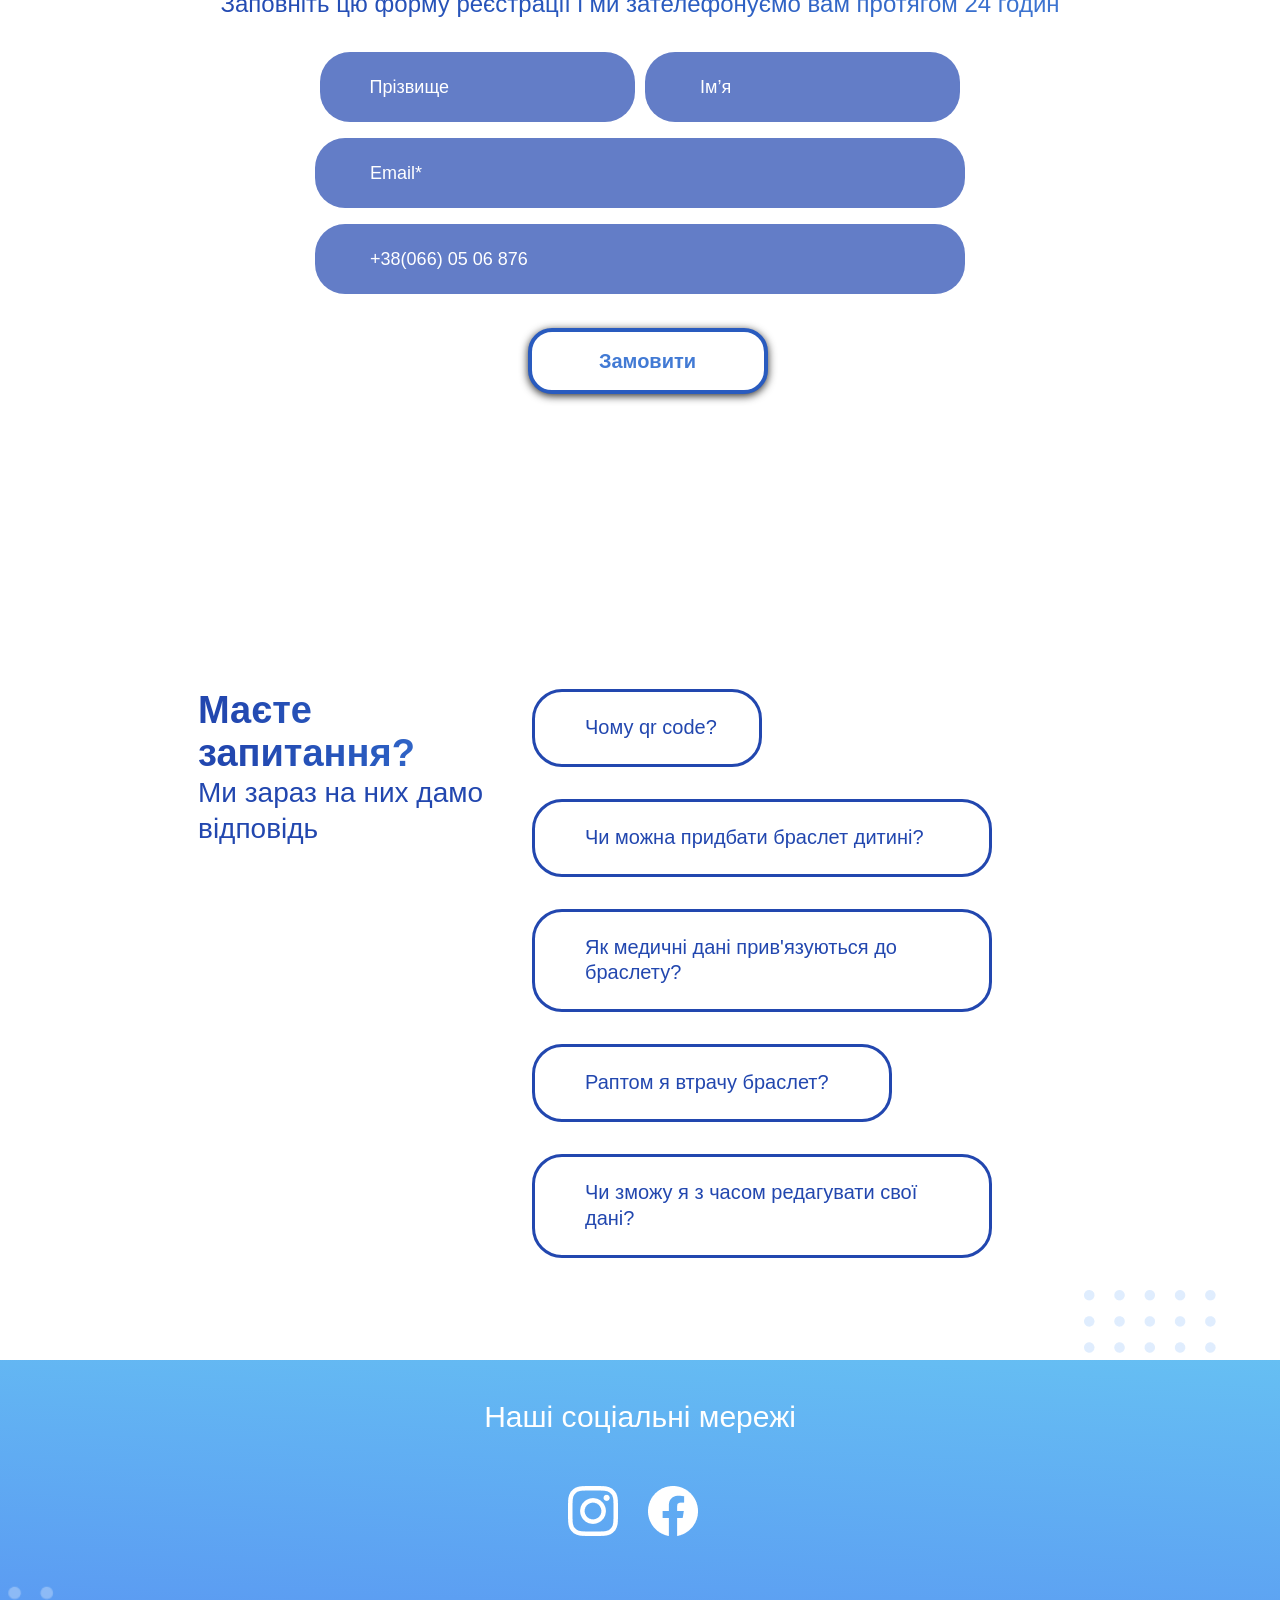
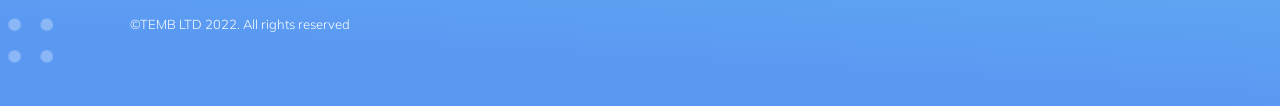
==== commit 6efe527e: "Update index.html updating html code" ====
--- a/index.html
+++ b/index.html
@@ -69,7 +69,7 @@
         першу медичну допомогу вчасно <br> та якісно.
         </span>
     
-        <a href="#sixthSection" class="buttonSecondSection"/>Для кого це?</a>
+        <a href="#thirdSection" class="buttonSecondSection"/>Для кого це?</a>
 
    </div>
    <img src="./iPhone 13.png" alt="" class="iphone13SecondSection">
@@ -156,7 +156,7 @@
         <div class="questionFirst" >
             <p>Чому qr code?</p>
             <p class="answerFirst">
-                ⁃ Швидкий доступ до найважливіших <br> даних <br>
+                ⁃ Швидкий доступ до найважливіших <br> &nbsp;&nbsp;&nbsp;даних <br>
                 ⁃ Простота у використанні <br>
                 ⁃ Не потребує підзарядки
                </p>
--- a/style.css
+++ b/style.css
@@ -1,1585 +1,2299 @@
-
-html {
-  font-family: 'Raleway', sans-serif;
-    font-size: 16px;
-}
-
-*{
-    margin: 0%;
-    padding: 0%;
-    box-sizing: border-box;
-    /* font-family: Inter,Gudea; */
-    overflow-x: hidden;
-}
-
-body{
-    background-color: #ffffff;
-    width: 100%;
-    height: auto;
-    
-}
-
-a{
-    text-decoration:none;
-    color: #2247AF;
-}
-
-header{
-    width: 100%;
-    height: auto;
-    display: flex;
-    flex-direction: row;
-    justify-content: center;
-    align-items: center;
-    padding-top: 30px;
-    padding-bottom: 25px;
-    position: fixed;
-    z-index: 3;
-}
-
-nav{
-    /* font-family: Inter; */
-    background-color: #ffffff;
-    width: 75%;
-    border: 3px solid #2247AF;
-    border-radius: 30px;
-    display: flex;
-    flex-direction: row;
-    justify-content: space-around;	
-    padding: 20px;
-    box-shadow:0px 2px 19px #2248af, inset 0px 0px 1px #ffffff;  
-    font-size: 24px;
-    /* font-family: 'Gudea'; */
-    font-weight: 400px;
-    line-height: 120.00000476837158%;
-    font-stretch: normal;
-}
-
-
-
-.firstSection{
-    padding-left: 200px;
-    padding-right: 200px;
-    padding-top: 200px;
-    width: 100%;
-    height: 990px;
-}
-
-.firstSection h1{
-    font-size: 64px;
-    font-style: normal;
-    font-weight: 800;
-    color:#2247AF;
-    padding-bottom: 50px;
-}
-
-.firstSection h2{
-    position: relative;
-    left: 25px;
-    padding-bottom: 30px;
-    color: rgba(34, 71, 175, 1);
-    font-size: 40px;
-    font-style: normal;
-    /* font-family:Gudea; */
-    font-weight:500;
-    line-height: 120.00000476837158%;
-    font-stretch: normal;
-    text-decoration: none;
-}
-
-.textFirstSection{
-    display: flex;
-    flex-direction: column;
-    
-}
-
-.moreFirstSection{
-  padding:27px 11px; 
-  width: 321.97px;
-  height: 92px;
-  font-style: normal;
-  font-weight: 800;
-  object-fit: cover;
-  text-decoration:none; 
-  text-align:center; 
-  border:solid 4px #295bbf; 
-  -webkit-border-radius:24px;
-  -moz-border-radius:24px; 
-  border-radius: 24px; 
-  font-size: 25px;
-  /* font:25px Arial, Helvetica, sans-serif;  */
-  font-weight:bold; 
-  color:#427ad4; 
-  background:#ffffff; 
-  -webkit-box-shadow:0px 2px 8px #2b2b2b, inset 0px 0px 1px #ffffff; 
-  -moz-box-shadow: 0px 2px 8px #2b2b2b,  inset 0px 0px 1px #ffffff;  
-  box-shadow:0px 2px 8px #2b2b2b, inset 0px 0px 1px #ffffff;
-  margin-right: 15px;
-}
-
-.buttonFirstSection :first-child:hover{
-  color: #ffffff;
-  border:solid 4px #ffffff; 
-  background-color: #2247AF;
-}
-
-.buttonFirstSection :nth-child(2):hover{
-  color:#2247AF; 
-  background-image:linear-gradient(92.19deg, #FFFFFF -4.5%, #93C1F9 100%);
-  box-shadow: 0px 4px 4px rgba(0, 0, 0, 0.25);
-  
-}
-
-.buttonFirstSection{
-    display: flex;
-    width: 65%;
-    height: 170px;
-    flex-direction: row;
-    flex-wrap: nowrap;
-    justify-content: space-between;
-    padding-top: 30px;
-    padding-left: 15px;
-    padding-right: 15px;
-    padding-bottom: 15px;
-}
-
-.orderFirstSection{
-  color: rgba(255, 255, 255, 1);
-  width: 321.97px;
-  height: 92px;
-  font-size: 25px;
-  align-self: auto;
-  text-align: center;
-  /* font-family: Inter; */
-  font-weight: 800;
-  line-height: normal;
-  font-stretch: normal;
-  border-radius: 24px;
-  text-decoration: none;
-  padding:27px 11px; 
-  border:none; 
-  background-color:#2248af; 
-  background-image: -moz-linear-gradient(top, #2248af 0%, #458efc 100%); 
-  background-image: -webkit-linear-gradient(top, #2248af 0%, #458efc 100%); 
-  background-image: -o-linear-gradient(top, #2248af 0%, #458efc 100%); 
-  background-image: -ms-linear-gradient(top, #2248af 0% ,#458efc 100%); 
-  filter: progid:DXImageTransform.Microsoft.gradient( startColorstr='#458efc', endColorstr='#458efc',GradientType=0 ); 
-  background-image: linear-gradient(top, #2248af 0% ,#458efc 100%);   
-  -webkit-box-shadow:0px 2px 8px #2b2b2b, inset 0px 0px 1px #ffffff; 
-  -moz-box-shadow: 0px 2px 8px #2b2b2b,  inset 0px 0px 1px #ffffff;  
-  box-shadow:0px 2px 8px #2b2b2b, inset 0px 0px 1px #ffffff;
-}
-
-.phoneArmFirstSection{
-    position: absolute;
-    top: 200px;
-    right: -3%;
-    width: 666px;
-    height: 532px;
-}
-
-.ellipseFirstSection{
-    position: absolute;
-    top: -15px;
-    right: -20%;
-    z-index: -2;
-    width: 75%;
-}
-
-
-.vectorFirstSection{
-    position: absolute;
-    top: 150px;
-    left: -10%;
-    z-index: -1;
-    width: 35%;
-}
-
-.logo{
-    position: absolute;
-    top: 75px;
-    left: 2%;
-}
-
-.pointsFirstSection{
-    position: absolute;
-    top: 130px;
-    left: 1%;
-}
-
-.vectorArmFirstSection{
-    position: absolute;
-    top: 670px;
-    right: -3%;
-    z-index: 1;
-    width: 20%;
-}
-
-.pointsH2{
-    position: absolute;
-    top: 400px;
-    left: 190px;
-}
-
-.secondSection{
-    width: 100%;
-    height: auto;
-    display: flex;
-    flex-direction: column;
-    justify-content: center;
-    padding-left: 16%;
-}
-
-.secondSectionFirstText{
-    color: #2247AF;
-    font-size: 48px;
-    font-style: normal;
-    font-weight: 800;
-    line-height: 1.5;
-    padding-bottom: 15px;
-}
-
-  .animation {
-    margin-top: 67px;
-    margin-bottom: 17px;
-    width: 100%;
-    height: 95px;
-    background-image: url("./animationText.png");
-    animation: 20s anim1 infinite linear;
-    animation-delay: 2s;
- }
- @keyframes anim1 {
-    from {
-       background-position: 0 0;
-    }
-    to {
-       background-position: -1160px 0;
-    }
- }
- 
-
-
-  .secondSectionSecondText{
-    color: rgba(34, 71, 175, 1);
-    font-size: 24px;
-    align-self: auto;
-    font-style: normal;
-    text-align: justified;
-    /* font-family: Gudea; */
-    font-weight: 400px;
-    line-height: 125%;
-    font-stretch: normal;
-    text-decoration: none;
-    padding-bottom: 50px;
-  }
-
-.buttonSecondSection{
-  width: 303px;
-  height: 73px;
-  object-fit: cover;
-  text-decoration:none; 
-  text-align:center; 
-  padding:16px 11px; 
-  border:solid 4px #295bbf; 
-  -webkit-border-radius:24px;
-  -moz-border-radius:24px; 
-  border-radius: 24px; 
-  font-size: 25px;
-  /* font:25px Arial, Helvetica, sans-serif;  */
-  font-weight:bold; 
-  color:#427ad4; 
-  background:#ffffff; 
-  -webkit-box-shadow:0px 2px 8px #2b2b2b, inset 0px 0px 1px #ffffff; 
-  -moz-box-shadow: 0px 2px 8px #2b2b2b,  inset 0px 0px 1px #ffffff;  
-  box-shadow:0px 2px 8px #2b2b2b, inset 0px 0px 1px #ffffff;
-  margin-bottom: 10px;
-}
-
-.secondSection a:hover{
-  color: #ffffff;
-  border: solid 4px #ffffff;
-  background-color: #2247AF;;
-}
-
-.iphone13SecondSection{
-    position: absolute;
-    top: 1020px;
-    right: 20%;
-    z-index: 2;
-}
-
-.vectorSecondSection{
-    position: absolute;
-    top: 1250px;
-    left: -7%;
-    z-index: -1;
-}
-
-.vectorSecondSectionBackIphone{
-    position: absolute;
-    top: 850px;
-    right: -20%;
-    z-index: 1;
-}
-
-.thirdSection h1{
-  color: #2247AF;
-  width: 100%;
-  height: auto;
-  font-size: 48px;
-  align-self: auto;
-  text-align: center;
-  /* font-family: Inter; */
-  font-weight: 800;
-  line-height: normal;
-  font-stretch: normal;
-  text-decoration: none;
-}
-
-.thirdSection h2{
-  color: rgba(34, 71, 175, 1);
-  width: 521px;
-  height: auto;
-  font-size: 36px;
-  align-self: auto;
-  font-style: normal;
-  text-align: right;
-  /* font-family: Inter; */
-  font-weight: 800;
-  line-height: 45px;
-  font-stretch: normal;
-  text-decoration: none;
-  padding-bottom: 25px;
-  margin-left: 15px;
-}
-
-.aboutThirdSection{
-  color: rgba(34, 71, 175, 1);
-  width: 446px;
-  height: auto;
-  font-size: 24px;
-  align-self: auto;
-  font-style: normal;
-  text-align: right;
-  /* font-family: Gudea; */
-  font-weight: 400px;
-  line-height: 139.9999976158142%;
-  font-stretch: normal;
-  text-decoration: none;
-  padding-bottom: 57px;
-  margin-left: 15px;
-  position: relative;
-  right: -70px;
-}
-
-.button{
-    width: 303px;
-    height: 73px;
-    object-fit: cover;
-    text-decoration:none; 
-    text-align:center; 
-    padding:16px 11px; 
-    border:solid 4px #295bbf; 
-    -webkit-border-radius:24px;
-    -moz-border-radius:24px; 
-    border-radius: 24px; 
-    font:25px Arial, Helvetica, sans-serif; 
-    font-weight:bold; 
-    color:#427ad4; 
-    background:#ffffff; 
-    -webkit-box-shadow:0px 2px 8px #2b2b2b, inset 0px 0px 1px #ffffff; 
-    -moz-box-shadow: 0px 2px 8px #2b2b2b,  inset 0px 0px 1px #ffffff;  
-    box-shadow:0px 2px 8px #2b2b2b, inset 0px 0px 1px #ffffff;
-    margin-bottom: 15px;
-    margin-left: 15px; 
-    position: relative;
-    right: -210px;
-  }
-
-  .thirdSection a:hover{
-    color: #ffffff;
-    border: solid 4px #ffffff;
-    background-color: #2247AF;;
-  }
-
-  .thirdSection{
-    width: 100%;
-    height: auto;
-    margin-top:250px;
-    display: flex;
-    align-items: center;
-    flex-direction: column;
-    justify-content: center;
-    margin-bottom: 150px;
-  }
-
-  .thirdSectionText{
-    width: auto;
-    height: auto;
-    display: flex;
-    flex-direction: column;
-    position: relative;
-    right: -20%;
-    top:100px;
-    padding-top: 40px;
-    margin-bottom: 150px;
-  }
-
-
-  .iphone13Pro{
-    position: absolute;
-    top: 2040px;
-    left: 150px;
-  }
-
-  .ellipseThirdSection{
-    width: 75%;
-    height: auto;
-    position: absolute;
-    top: 1950px;
-    left: -120px;
-    z-index: -1;
-  }
-
-  .vectorThirdSection{
-    position: absolute;
-    top: 2080px;
-    right: -10%;
-    z-index: -1;
-  }
-
-  .fourthSection{
-    width: 100%;
-    height: auto;
-    margin-top: 300px;
-    display: flex;
-    flex-direction: column;
-    align-items: center;
-    justify-content: center;
-
-  }
-
-  .fourthSection h1{
-    background: linear-gradient(to top right,#2247AF,#4b83de);
-    -webkit-background-clip: text;
-    -webkit-text-fill-color: transparent;
-    color: #0B2349;
-    width: 100%;
-    height: auto;
-    font-size: 48px;
-    align-self: auto;
-    text-align: center;
-    /* font-family: Inter; */
-    font-weight: 800;
-    line-height: normal;
-    font-stretch: normal;
-    text-decoration: none;
-  }
-
-  .consultationH2{
-    color: #2247AF;
-    font-size: 24px;
-    font-style: normal;
-    font-weight: 800;
-    /* font-family: Inter; */
-    line-height: 56px;
-    text-decoration: none;
-    margin-left: 5px;
-  }
-
-  .consultationText{
-    font-size: 20px;
-    color: rgba(34, 71, 175, 1);
-    align-self: auto;
-    font-style: normal;
-    text-align: left;
-    /* font-family: Gudea; */
-    font-weight: 400px;
-    line-height: 28px;
-    font-stretch: normal;
-    text-decoration: none;
-    margin-left: 5px;
-  }
-
-  .consultationImg{
-    width: 88.68px;
-    height: 106.41px;
-    margin-bottom: 30px;
-    margin-left: 5px;
-  }
-
-  .consultation{
-    width: 420.24px;
-    height: 320.89px;
-    border-radius: 20px;
-    -webkit-box-shadow:9px 20px 20px #5597FC, inset 0px 0px 1px #ffffff,9px -8px 20px #5597FC, inset 0px 0px 1px #ffffff; 
-    -moz-box-shadow: 9px 20px 20px #5597FC,  inset 0px 0px 1px #ffffff,9px -8px 20px #5597FC, inset 0px 0px 1px #ffffff;
-    box-shadow:9px 20px 20px #5597FC, inset 0px 0px 1px #ffffff,
-    9px -8px 20px #5597FC, inset 0px 0px 1px #ffffff;
-    display: flex;
-    flex-direction: column;
-    padding: 25px;
-    padding-top: 40px;
-    margin-right: 30px;
-    margin-bottom: 30px;
-    
-  }
-
-  .tracking{
-    width: 420.24px;
-    height: 320.89px;
-    border-radius: 20px;
-    -webkit-box-shadow:9px 20px 20px #5597FC, inset 0px 0px 1px #ffffff,9px -8px 20px #5597FC, inset 0px 0px 1px #ffffff; 
-    -moz-box-shadow: 9px 20px 20px #5597FC,  inset 0px 0px 1px #ffffff,9px -8px 20px #5597FC, inset 0px 0px 1px #ffffff;
-    box-shadow:9px 20px 20px #5597FC, inset 0px 0px 1px #ffffff,
-    9px -8px 20px #5597FC, inset 0px 0px 1px #ffffff;
-    display: flex;
-    flex-direction: column;
-    padding: 20px;
-    padding-top: 40px;
-    margin-bottom: 30px;
-    z-index: 1;
-    background-color: #ffffff;
-  }
-
-  .trackingH2{
-    color: rgba(34, 71, 175, 1);
-    font-size: 24px;
-    font-style: normal;
-    /* font-family: Inter; */
-    font-weight: 800;
-    line-height: 56px;
-    font-stretch: normal;
-    text-decoration: none;
-    margin-top: -10px;
-    margin-left: 5px;
-  }
-
-  .trackingText{
-    color: rgba(34, 71, 175, 1);
-    font-size: 18px;
-    align-self: auto;
-    font-style: normal;
-    text-align: left;
-    /* font-family: Gudea; */
-    font-weight: 400px;
-    line-height: 28px;
-    font-stretch: normal;
-    text-decoration: none;
-    margin-left: 5px;
-  }
-
-  .trackingImg{
-    width: 88.68px;
-    height: 106.41px;
-    margin-bottom: 40px;
-    margin-left: 5px;
-  }
-
-  .Advantages{
-    width: 1200px;
-    height:auto;
-    display: flex;
-    flex-direction: row;
-    flex-wrap: wrap;
-    justify-content: center;
-    align-items: center;
-    margin-top: 30px;
-    padding-top: 35px;
-  }
-
-  .detailInfo{
-    width: 420.24px;
-    height: 320.89px;
-    border-radius: 20px;
-    -webkit-box-shadow:9px 20px 20px #5597FC, inset 0px 0px 1px #ffffff,9px -8px 20px #5597FC, inset 0px 0px 1px #ffffff; 
-    -moz-box-shadow: 9px 20px 20px #5597FC,  inset 0px 0px 1px #ffffff,9px -8px 20px #5597FC, inset 0px 0px 1px #ffffff;
-    box-shadow:9px 20px 20px #5597FC, inset 0px 0px 1px #ffffff,
-    9px -8px 20px #5597FC, inset 0px 0px 1px #ffffff;
-    display: flex;
-    flex-direction: column;
-    padding: 20px;
-    padding-top: 40px;
-    margin-bottom: 50px;
-    
-  }
-
-  .detailInfoImg{
-    width: 88.68px;
-    height: 106.41px;
-    margin-bottom: 40px;
-    margin-left: 5px;
-  }
-
-  .detailInfoH2{
-    color: rgba(34, 71, 175, 1);
-    font-size: 24px;
-    align-self: auto;
-    font-style: normal;
-    text-align: left;
-    /* font-family: Inter; */
-    font-weight: 800;
-    line-height: 56px;
-    font-stretch: normal;
-    text-decoration: none;
-    margin-left: 5px;
-  }
-
-  .detailInfoText{
-    color: rgba(34, 71, 175, 1);
-    font-size: 20px;
-    align-self: auto;
-    font-style: normal;
-    text-align: left;
-    /* font-family: Gudea; */
-    font-weight: 400px;
-    line-height: 28px;
-    font-stretch: normal;
-    text-decoration: none;
-    margin-left: 5px;
-}
-
-.emergencyCare{
-    width: 420.24px;
-    height: 320.89px;
-    border-radius: 20px;
-    -webkit-box-shadow:9px 20px 20px #5597FC, inset 0px 0px 1px #ffffff,9px -8px 20px #5597FC, inset 0px 0px 1px #ffffff; 
-    -moz-box-shadow: 9px 20px 20px #5597FC,  inset 0px 0px 1px #ffffff,9px -8px 20px #5597FC, inset 0px 0px 1px #ffffff;
-    box-shadow:9px 20px 20px #5597FC, inset 0px 0px 1px #ffffff,
-    9px -8px 20px #5597FC, inset 0px 0px 1px #ffffff; 
-    display: flex;
-    flex-direction: column;
-    padding: 20px;
-    padding-top: 40px;
-    margin-bottom: 50px;
-    margin-left: 30px;
-}
-
-.emergencyCareImg{
-    width: 88.68px;
-    height: 70.94px;
-    margin-bottom: 40px;
-    margin-top: 30px;
-    margin-left: 5px;
-}
-
-.emergencyCareH2{
-    color: rgba(34, 71, 175, 1);
-    font-size: 24px;
-    align-self: auto;
-    text-align: left;
-    /* font-family: Inter; */
-    font-weight: 800;
-    line-height: 56px;
-    font-stretch: normal;
-    text-decoration: none;
-    margin-left: 5px;
-}
-
-.emergencyCareText{
-  color: rgba(34, 71, 175, 1);
-  font-size: 20px;
-  align-self: auto;
-  font-style: normal;
-  text-align: left;
-  /* font-family: Gudea; */
-  font-weight: 400px;
-  line-height: 28px;
-  font-stretch: normal;
-  text-decoration: none;
-  margin-left: 5px;
-}
-
-.pointsFourthSection{
-  position:absolute;
-  top: 2955px;
-  right:22.5%; 
-  z-index: -1;
-}
-
-.fifthSection{
-    width: 100%;
-    height: auto;
-    margin-top: 130px;
-    display: flex;
-    flex-direction: column;
-    align-items: center;
-    justify-content: center;
-    
-
-}
-
-.fifthSection h1{
-  background: linear-gradient(260.14deg, #427BD5 10.72%, #295ABF 49.17%, #2247AF 89.04%);
-  -webkit-background-clip: text;
-  -webkit-text-fill-color: transparent;
-  background-clip: text;
-  width: 100%;
-  height: auto;
-  font-size: 48px;
-  align-self: auto;
-  text-align: center;
-  /* font-family: Inter; */
-  font-weight: 800;
-  line-height: normal;
-  font-stretch: normal;
-  text-decoration: none;
-  margin-bottom: 30px;
-}
-
-.fifthSection h2{
-  background: linear-gradient(260.14deg, #427BD5 10.72%, #295ABF 49.17%, #2247AF 89.04%);
-  -webkit-background-clip: text;
-  -webkit-text-fill-color: transparent;
-  background-clip: text;
-  width: 100%;
-  height: auto;
-  font-size: 24px;
-  align-self: auto;
-  text-align: center;
-  /* font-family: 'Gudea'; */
-  font-weight: 400;
-  line-height: normal;
-  font-stretch: normal;
-  text-decoration: none;
-}
-
- #flastname{
-    width: 455px;
-    height: 100px;
-    padding: 29.7px 49.6px;
-    outline:none; 
-    margin: 8px 0;
-    box-sizing: border-box;
-    border: none;
-    background: rgba(34, 71, 175, 0.7);
-    border-radius: 30px;
-    color: white;
-    /* font-family: 'Gudea'; */
-    font-style: normal;
-    font-weight: 400;
-    font-size: 24px;
-    line-height: 130%;
-    margin-right: 10px;
-} 
-
-#fname{
-  width: 455px;
-  height: 100px;
-  padding: 31.67px 55.09px;
-  outline:none; 
-  margin: 8px 0;
-  box-sizing: border-box;
-  border: none;
-  background: rgba(34, 71, 175, 0.7);
-  border-radius: 30px;
-  color: white;
-  /* font-family: 'Gudea'; */
-  font-style: normal;
-  font-weight: 400;
-  font-size: 24px;
-  line-height: 130%;
-}
-
-#fmail{
-  width: 925px;
-  height: 100px;
-  padding: 31.67px 55.09px;
-  outline:none; 
-  margin: 8px 0;
-  box-sizing: border-box;
-  border: none;
-  background: rgba(34, 71, 175, 0.7);
-  border-radius: 30px;
-  color: white;
-  /* font-family: 'Gudea'; */
-  font-style: normal;
-  font-weight: 400;
-  font-size: 24px;
-  line-height: 130%;
-}
-
-#ftel{
-  width: 925px;
-  height: 100px;
-  padding: 31.67px 55.09px;
-  outline:none; 
-  margin: 8px 0;
-  box-sizing: border-box;
-  border: none;
-  background: rgba(34, 71, 175, 0.7);
-  border-radius: 30px;
-  color: white;
-  /* font-family: 'Gudea'; */
-  font-style: normal;
-  font-weight: 400;
-  font-size: 24px;
-  line-height: 130%;
-}
-
-input::placeholder{
-  color: #ffffff;
-}
-
-
-#fsubbutton{
-  width: 300px;
-  height: 72.86px;
-  object-fit: cover;
-  text-decoration:none; 
-  text-align:center; 
-  padding:16px 11px; 
-  border:solid 4px #295bbf; 
-  -webkit-border-radius:24px;
-  -moz-border-radius:24px; 
-  border-radius: 24px; 
-  font-size: 25px;
-  /* font:25px Arial, Helvetica, sans-serif;  */
-  font-weight:bold; 
-  color:#427ad4; 
-  background:#ffffff; 
-  -webkit-box-shadow:0px 2px 8px #2b2b2b, inset 0px 0px 1px #ffffff; 
-  -moz-box-shadow: 0px 2px 8px #2b2b2b,  inset 0px 0px 1px #ffffff;  
-  box-shadow:0px 2px 8px #2b2b2b, inset 0px 0px 1px #ffffff;
-  margin-bottom: 15px;
-  margin-left: 15px; 
-  margin-top: 26px;
-}
-
-#tembForm :nth-child(5):hover{
-  color: #ffffff;
-  border: solid 4px #ffffff;
-  background-color: #2247AF;;
-}
-
-#tembForm{
-  width: 930px;
-  height: auto;
-  display: flex;
-  flex-direction: row;
-  flex-wrap: wrap;
-  justify-content: center;
-  margin-top: 26px;
-}
-
-.sixthSection{
-  width: 100%;
-  height: auto;
-  display: flex;
-  flex-direction: row;
-  justify-content: center;
-  margin-top: 355px;
-}
-
-.sixthSectionMainText{
-  width: 334px;
-  height: auto;
-  
-}
-
-.sixthSection h1{
-  background: linear-gradient(260.14deg, #427BD5 10.72%, #295ABF 49.17%, #2247AF 89.04%);
-  -webkit-background-clip: text;
-  -webkit-text-fill-color: transparent;
-  background-clip: text; 
-  font-size: 48px;
-  font-style: normal;
-  font-weight: 800;
-}
-
-.answers{
-  color:  #2247AF;
-  width: 299px;
-  height: auto;
-  font-size: 36px;
-  align-self: auto;
-  font-style: normal;
-  text-align: left;
-  /* font-family: 'Gudea'; */
-  font-weight: 400px;
-  line-height: 129.99999523162842%;
-  font-stretch: normal;
-  text-decoration: none;
-}
-
-.questions{
-  width:760px;
-  height: auto;
-  color: rgba(34, 71, 175, 1);
-}
-
-.questionFirst{
-  width: 318px;
-  height:auto;
-  display: flex;
-  box-sizing: border-box;
-  align-items: flex-start;
-  flex-direction: column;
-  flex-shrink: 1;
-  border-color: transparent;
-  border: 3px solid #2247AF;
-  border-radius: 30px;
-  white-space: nowrap;
-  margin-bottom: 32px;
-  background-color: #fff;
-  color: rgba(34, 71, 175, 1);
-}
-
-.active{
-  width: 746px;
-}
-
-.answerFirst{
-  margin-bottom: 25px;
-  display: none;
-}
-
-.active{
-  display: block;
-}
-
-.questions p{
-  padding: 23px 50px;
-  font-size: 36px;
-  align-self: auto;
-  font-style: normal;
-  text-align: left;
-  /* font-family: Gudea; */
-  font-weight: 400px;
-  line-height: 129.99999523162842%;
-  font-stretch: normal;
-  text-decoration: none;
-}
-
-
-.questionSecond{
-  width: 746px;
-  height:auto;
-  display: flex;
-  flex-direction: column;
-  box-sizing: border-box;
-  align-items: flex-start;
-  flex-shrink: 1;
-  border-color: transparent;
-  border: 3px solid #2247AF;
-  border-radius: 30px;
-  white-space: nowrap;
-  margin-bottom: 32px;
-  background-color: #ffffff;
-}
-
-.answerSecond{
-  margin-bottom: 25px;
-  display: none;
-}
-
-.active{
-  display: block;
-}
-
-.questionThird{
-  width: 746px;
-  height:auto;
-  display: flex;
-  flex-direction: column;
-  box-sizing: border-box;
-  align-items: flex-start;
-  flex-shrink: 1;
-  border-color: transparent;
-  border: 3px solid #2247AF;
-  border-radius: 30px;
-  white-space: nowrap;
-  margin-bottom: 32px;
-  background-color: #ffffff;
-}
-
-.answerThird{
-  margin-bottom: 25px;
-  display: none;
-}
-
-.active{
-  display: block;
-}
-
-.questionFourth{
-  width: 540px;
-  height:auto;
-  display: flex;
-  flex-direction: column;
-  box-sizing: border-box;
-  align-items: flex-start;
-  flex-shrink: 1;
-  border-color: transparent;
-  border: 3px solid #2247AF;
-  border-radius: 30px;
-  white-space: nowrap;
-  margin-bottom: 32px;
-  background-color: #ffffff;
-}
-
-.active{
-  width: 746px;
-}
-
-.answerFourth{
-  margin-bottom: 25px;
-  display: none;
-}
-
-.active{
-  display: block;
-  color:#ffffff;
-}
-
-.questionFifth{
-  width: 746px;
-  height:auto;
-  display: flex;
-  flex-direction: column;
-  box-sizing: border-box;
-  align-items: flex-start;
-  flex-shrink: 1;
-  border-color: transparent;
-  border: 3px solid #2247AF;
-  border-radius: 30px;
-  white-space: nowrap;
-  margin-bottom: 32px;
-  background-color: #ffffff;
-}
-
-.answerFifth{
-  margin-bottom: 25px;
-  display: none;
-}
-
-.questions p:hover{
-  color:#ffffff;
-}
-
-.questions div:hover{
-  border: 4px solid #ffffff;
-  background-color: #2247AF;
-}
-
-.active{
-  display: block;
-  background: linear-gradient(260.14deg, #427BD5 10.72%, #295ABF 49.17%, #2247AF 89.04%);
-}
-
-.pointsAnswers{
-  position:absolute;
-  right: 5%; 
-  z-index: -1;
-} 
-
-footer{
-  margin-top: 70px;
-  width: 100%;
-  height: 346px;
-  background: linear-gradient(183.41deg, #67C3F3 -8.57%, #5A98F2 82.96%);
-  display: flex;
-  flex-direction: column;
-  justify-content: center ;
-  text-align: center;
-}
-
-footer h1{
-  /* font-family: 'Gudea'; */
-font-style: normal;
-font-weight: 400;
-font-size: 36px;
-line-height: 130%;
-color: #FFFFFF;
-margin-bottom: 50px;
-}
-
-.footerIcons{
-  display: flex;
-  justify-content: center;
-  align-items: center;
-}
-.footerIcons :first-child{
-  margin-right: 15px;
-}
-
-.pointsFooter{
-  position: relative;
-  width: 81px;
-  height: auto;
-  z-index: 1;
-  opacity: 30%;
-}
-
-
-
-.TembRights{
-  font-family: 'Mulish';
-  font-style: normal;
-  font-weight: 300;
-  font-size: 16px;
-  line-height: 28px;
-  color: #ffffff;
-  position: relative;
-  top: 70px;
-  left: -500px;
-}
-  
-
-
-@media (min-width: 1800px) { 
-
-  .firstSection h1{
-    font-size: 85px;
-  }
-
-  .firstSection h2{
-    left: 45px;
-    font-size: 60px;
-}
-
-.phoneArmFirstSection{
-  right: -3%;
-  width: 805px;
-  height: 680px;
-}
-
-.pointsH2{
-  width: 60px;
-  height: 170px;
-  top: 480px;
-  left: 190px;
-}
-
-.buttonFirstSection{
-  width: 55%;
-}
-
-.moreFirstSection{
-  width: 350px;
-  height: 105px;
-  padding:30px 11px; 
-  -webkit-border-radius:28px;
-  -moz-border-radius:28px; 
-  border-radius: 28px; 
-  font-size: 30px;
-  /* font:30px Arial, Helvetica, sans-serif;  */
-  font-weight:bold; 
-  margin-right: 15px;
-}
-
-.orderFirstSection{
-  width: 350px;
-  height: 105px;
-  padding:30px 11px; 
-  -webkit-border-radius:28px;
-  -moz-border-radius:28px; 
-  border-radius: 28px; 
-  font-size: 30px;
-  /* font:30px Arial, Helvetica, sans-serif;  */
-  font-weight:bold; 
-  margin-right: 15px;
-}
-
-nav{
-
-  font-size: 35px;
-}
-
-
-.vectorFirstSection{
-  width: 740px;
-  height: 485px;
-  top: 120px;
-  left: -15%;
-}
-
-.logo{
-  width: 138px;
-  height: 57px;
-  top: 50px;
-  left: 3%;
-}
-
-.pointsFirstSection{
-  position: absolute;
-  width: 150px;
-  height: 180px;
-  top: 140px;
-  left: 1%;
-}
-
-.ellipseFirstSection{
-  top: -150px;
-  right: -20%;
-  z-index: -2;
-}
-
-.secondSectionFirstText{
-  font-size: 60px;
-  padding-bottom: 15px;
-}
-
-.secondSectionSecondText{
-  font-size: 35px;
-  padding-bottom: 50px;
-  margin-top: 15px;
-}
-
-.buttonSecondSection{
-position: relative;
-left: 2px;
-width: 363px;
-height: 93px;
-padding:25px 11px; 
--webkit-border-radius:30px;
--moz-border-radius:30px; 
-border-radius: 30px; 
-font-size: 30px;
-/* font:30px Arial, Helvetica, sans-serif;  */
-font-weight:bold;
-margin-bottom: 10px;
-}
-
-.iphone13SecondSection{
-  width: 517px;
-  height: 612px;
-  right: 12%;
-}
-
-.vectorSecondSection{
-  width: 877px;
-  left: -12%;
-}
-
-.vectorSecondSectionBackIphone{
-  top: 850px;
-  right: -20%;
-  width: 977px;
-}
-
-.thirdSection h1{
-  font-size: 58px;
-  width: auto;
-}
-
-.thirdSection h2{
-  font-size: 46px;
-}
-
-.aboutThirdSection{
-  font-size: 35px;
-  width: auto;
-}
-
-.button{
-  width: 363px;
-  height: 93px;
-  padding:25px 11px; 
-  -webkit-border-radius:30px;
-  -moz-border-radius:30px; 
-  border-radius: 30px; 
-  font-size: 30px;
-  /* font:30px Arial, Helvetica, sans-serif; */
-}
-
-
-  .iphone13Pro{
-    position: absolute;
-    top: 2200px;
-    left: 250px;
-  }
-
-  .ellipseThirdSection{
-    width: 65%;
-    top: 1950px;
-    left: -80px;
-  }
-
-  .vectorThirdSection{
-    width: 877px;
-    top: 2280px;
-    right: -2%;
-  }
-
-
-  .fourthSection h1{
-    font-size: 56px;
-
-  }
-
-  .Advantages{
-    margin-top: 50px;
-  }
-
-  .consultationH2{
-    font-size: 29px;
-    margin-left: 25px;
-  }
-
-  .consultationText{
-    font-size: 25px;
-    margin-left: 25px;
-    margin-top: 15px;
-    height:38.13px;
-  }
-
-  .consultationImg{
-    width:108.68px;
-    height: 126.41px;
-    margin-bottom: 30px;
-    margin-left: 25px;
-    margin-top: 26px;
-  }
-
-  .consultation{
-    width: 460.24px;
-    height: 380.89px;
-  }
-
-  .tracking{
-    width: 460.24px;
-    height: 380.89px;
-  }
-
-  .trackingH2{
-    font-size: 29px;
-    margin-top: -10px;
-    margin-left: 25px;
-    height: 59px;
-  }
-
-  .trackingText{
-    font-size: 23px;
-    margin-left: 25px;
-    height: 90px;
-  }
-
-  .trackingImg{
-    width: 108.68px;
-    height: 126.41px;
-    margin-left: 25px;
-    margin-top: 26px;
-  }
-
-  .detailInfo{
-    width: 460.24px;
-    height: 380.89px;
-  }
-
-  .detailInfoImg{
-    width: 108.68px;
-    height: 126.41px;
-    margin-top: 20px;
-    margin-left: 25px;
-  }
-
-  .detailInfoH2{
-    font-size: 29px;
-    margin-left: 25px;
-  }
-
-  .detailInfoText{
-    font-size: 25px;
-    margin-left: 25px;
-    height: 39px;
-}
-
-.emergencyCare{
-  width: 460.24px;
-  height: 380.89px;
-}
-
-.emergencyCareImg{
-    width: 108.68px;
-    height: 90.94px;
-    margin-left: 25px;
-}
-
-.emergencyCareH2{
-    font-size: 29px;
-   margin-left: 25px;
-   margin-top: 25px;
-}
-
-.emergencyCareText{
-  font-size: 25px;
-  margin-left: 25px;
-  height: 40px;
-}
-
-.pointsFourthSection{
-  width: 136px;
-  height: 100px;
-  position:absolute;
-  top: 3275px;
-  right:25.5%; 
-  z-index: -1;
-}
-
-.fifthSection h2{
-  font-size: 29px;
-}
-
-footer h1{
-  font-size: 40px;
-}
-}
-
-@media (max-width: 1450px) { 
-
-  
-.firstSection h1{
-    font-size: 54px;
-    padding-bottom: 50px;
-}
-
-.firstSection h2{
-    font-size: 37px;
-    margin-top: 20px;
-}
-
-.moreFirstSection{
-  padding:17px 11px; 
-  width: 301.97px;
-  height: 72px;
-  font-size: 20px;
-  /* font:20px Arial, Helvetica, sans-serif;  */
-  font-weight: 800;
-  margin-right: 15px;
-}
-
-.buttonFirstSection :first-child:hover{
-  color: #ffffff;
-  border:solid 4px #ffffff; 
-  background-color: #2247AF;
-}
-
-.buttonFirstSection :nth-child(2):hover{
-  color:#2247AF; 
-  background-image:linear-gradient(92.19deg, #FFFFFF -4.5%, #93C1F9 100%);
-  box-shadow: 0px 4px 4px rgba(0, 0, 0, 0.25);
-  
-}
-
-
-.orderFirstSection{
-  padding:20px 11px; 
-  width: 301.97px;
-  height: 72px;
-  font-size: 20px;
-  /* font:20px Arial, Helvetica, sans-serif;  */
-  font-weight: 800;
-  margin-right: 15px;
-}
-
-.phoneArmFirstSection{
-    position: absolute;
-    top: 180px;
-    right: -10%;
-    width: 513;
-    height: 582;
-}
-
-.ellipseFirstSection{
-    position: absolute;
-    top: -50px;
-    right: -27%;
-    z-index: -2;
-}
-
-.vectorArmFirstSection{
-    position: absolute;
-    top: 710px;
-    right: -10%;
-    z-index: 1;
-}
-
-.pointsH2{
-  top: 405px;
-  left: 190px;
-  height: 130px;
-}
-
-.secondSectionFirstText{
-  font-size: 42px;
-  font-weight: 800;
-  padding-bottom: 10px;
-}
-
-.animation {
-  margin-top: 37px;
-}
-
-
-.buttonSecondSection{
-  width: 263px;
-  height: 70px;
-  padding:16px 11px; 
-  font-size: 20px;
-  /* font:20px Arial, Helvetica, sans-serif; */
-  left: 0px;
-  font-weight: 800;
-}
-
-.iphone13SecondSection{
-  right: -50%;
-}
-
-.vectorSecondSection{
-  top: 1250px;
-  left: -10%;
-}
-
-.vectorSecondSectionBackIphone{
-  top: 850px;
-  right: -25%;
-}
-
-.thirdSection h1{
-  font-size: 43px;
-}
-
-.thirdSection h2{
-  font-size: 33px;
-  font-weight: 800;
-  margin-left: 25px;
-}
-
-.aboutThirdSection{
-  font-size: 24px;
-  font-weight: 400px;
-  margin-left: 25px;
-}
-
-.button{
-    width: 263px;
-    height: 70px;
-    padding:16px 11px; 
-    font-size: 20px;
-    /* font:20px Arial, Helvetica, sans-serif;  */
-    font-weight: 800;
-    margin-left: 25px;
-  }
-  .iphone13Pro{
-    width: 35%;
-    height: auto;
-    top: 2040px;
-    left: 150px;
-  }
-
-  .ellipseThirdSection{
-    width: 65%;
-    height: auto;
-    top: 1950px;
-    left: -30px;
-  }
-
-  .vectorThirdSection{
-    top: 2080px;
-    right: -15%;
-    width: 45%;
-    height: auto;
-  }
-
-}
+
+html {
+  font-family: 'Raleway', sans-serif;
+    font-size: 16px;
+}
+
+*{
+    margin: 0%;
+    padding: 0%;
+    box-sizing: border-box;
+    /* font-family: Inter,Gudea; */
+    overflow-x: hidden;
+}
+
+body{
+    background-color: #ffffff;
+    width: 100%;
+    height: auto;
+    
+}
+
+a{
+    text-decoration:none;
+    color: #2247AF;
+}
+
+header{
+    width: 100%;
+    height: auto;
+    display: flex;
+    flex-direction: row;
+    justify-content: center;
+    align-items: center;
+    padding-top: 30px;
+    padding-bottom: 25px;
+    /* position: fixed; */
+    z-index: 3;
+}
+
+nav{
+    /* font-family: Inter; */
+    background-color: #ffffff;
+    width: 75%;
+    border: 3px solid #2247AF;
+    border-radius: 30px;
+    display: flex;
+    flex-direction: row;
+    justify-content: space-around;	
+    padding: 20px;
+    box-shadow:0px 2px 19px #2248af, inset 0px 0px 1px #ffffff;  
+    font-size: 24px;
+    /* font-family: 'Gudea'; */
+    font-weight: 400px;
+    line-height: 120.00000476837158%;
+    font-stretch: normal;
+}
+
+
+
+.firstSection{
+    padding-left: 200px;
+    padding-right: 200px;
+    padding-top:60px;
+    width: 100%;
+    height: 700px;
+}
+
+.firstSection h1{
+    font-size: 60px;
+    font-style: normal;
+    font-weight: 800;
+    color:#2247AF;
+    padding-bottom: 50px;
+}
+
+.firstSection h2{
+    position: relative;
+    left: 25px;
+    padding-bottom: 30px;
+    color: rgba(34, 71, 175, 1);
+    font-size: 35px;
+    font-style: normal;
+    /* font-family:Gudea; */
+    font-weight:500;
+    line-height: 120.00000476837158%;
+    font-stretch: normal;
+    text-decoration: none;
+}
+
+.textFirstSection{
+    display: flex;
+    flex-direction: column;
+    
+}
+
+.moreFirstSection{
+  padding:27px 11px; 
+  width: 311.97px;
+  height: 92px;
+  font-style: normal;
+  font-weight: 800;
+  object-fit: cover;
+  text-decoration:none; 
+  text-align:center; 
+  border:solid 4px #295bbf; 
+  -webkit-border-radius:24px;
+  -moz-border-radius:24px; 
+  border-radius: 24px; 
+  font-size: 25px;
+  /* font:25px Arial, Helvetica, sans-serif;  */
+  font-weight:bold; 
+  color:#427ad4; 
+  background:#ffffff; 
+  -webkit-box-shadow:0px 2px 8px #2b2b2b, inset 0px 0px 1px #ffffff; 
+  -moz-box-shadow: 0px 2px 8px #2b2b2b,  inset 0px 0px 1px #ffffff;  
+  box-shadow:0px 2px 8px #2b2b2b, inset 0px 0px 1px #ffffff;
+  margin-right: 15px;
+}
+
+.buttonFirstSection :first-child:hover{
+  color: #ffffff;
+  border:solid 4px #ffffff; 
+  background-color: #2247AF;
+}
+
+.buttonFirstSection :nth-child(2):hover{
+  color:#2247AF; 
+  background-image:linear-gradient(92.19deg, #FFFFFF -4.5%, #93C1F9 100%);
+  box-shadow: 0px 4px 4px rgba(0, 0, 0, 0.25);
+  
+}
+
+.buttonFirstSection{
+    display: flex;
+    width: 60%;
+    height: 170px;
+    flex-direction: row;
+    flex-wrap: nowrap;
+    justify-content: space-between;
+    padding-top: 30px;
+    padding-left: 15px;
+    padding-right: 15px;
+    padding-bottom: 15px;
+}
+
+.orderFirstSection{
+  color: rgba(255, 255, 255, 1);
+  width: 311.97px;
+  height: 92px;
+  font-size: 25px;
+  align-self: auto;
+  text-align: center;
+  /* font-family: Inter; */
+  font-weight: 800;
+  line-height: normal;
+  font-stretch: normal;
+  border-radius: 24px;
+  text-decoration: none;
+  padding:27px 11px; 
+  border:none; 
+  background-color:#2248af; 
+  background-image: -moz-linear-gradient(top, #2248af 0%, #458efc 100%); 
+  background-image: -webkit-linear-gradient(top, #2248af 0%, #458efc 100%); 
+  background-image: -o-linear-gradient(top, #2248af 0%, #458efc 100%); 
+  background-image: -ms-linear-gradient(top, #2248af 0% ,#458efc 100%); 
+  filter: progid:DXImageTransform.Microsoft.gradient( startColorstr='#458efc', endColorstr='#458efc',GradientType=0 ); 
+  background-image: linear-gradient(top, #2248af 0% ,#458efc 100%);   
+  -webkit-box-shadow:0px 2px 8px #2b2b2b, inset 0px 0px 1px #ffffff; 
+  -moz-box-shadow: 0px 2px 8px #2b2b2b,  inset 0px 0px 1px #ffffff;  
+  box-shadow:0px 2px 8px #2b2b2b, inset 0px 0px 1px #ffffff;
+}
+
+.phoneArmFirstSection{
+    position: absolute;
+    top: 200px;
+    right: -3%;
+    width: 616px;
+    height: 482px;
+}
+
+.ellipseFirstSection{
+    position: absolute;
+    top: 65px;
+    right: -15%;
+    z-index: -2;
+    width: 55%;
+}
+
+
+.vectorFirstSection{
+    position: absolute;
+    top: 140px;
+    left: -10%;
+    z-index: -1;
+    width: 35%;
+}
+
+.logo{
+    position: absolute;
+    top: 75px;
+    left: 2%;
+}
+
+.pointsFirstSection{
+    position: absolute;
+    top: 130px;
+    left: 1%;
+}
+
+.vectorArmFirstSection{
+    position: absolute;
+    top: 620px;
+    right: -3%;
+    z-index: 1;
+    width: 20%;
+}
+
+.pointsH2{
+    position: absolute;
+    top: 385px;
+    left: 190px;
+    height: 120px;
+}
+
+.secondSection{
+    width: 100%;
+    height: auto;
+    display: flex;
+    flex-direction: column;
+    justify-content: center;
+    padding-left: 16%;
+}
+
+.secondSectionFirstText{
+    color: #2247AF;
+    font-size: 40px;
+    font-style: normal;
+    font-weight: 800;
+    line-height: 1.5;
+    padding-bottom: 15px;
+    margin-top: 30px;
+}
+
+  .animation {
+    margin-top: 67px;
+    margin-bottom: 17px;
+    width: 100%;
+    height: 95px;
+    /* background-image: url("./animationTextSmall.png"); */
+    background-image: url("./animationText.png");
+    animation: 20s anim1 infinite linear;
+    animation-delay: 2s;
+ }
+ @keyframes anim1 {
+    from {
+       background-position: 0 0;
+    }
+    to {
+       background-position: -1160px 0;
+    }
+ }
+ 
+
+
+  .secondSectionSecondText{
+    color: rgba(34, 71, 175, 1);
+    font-size: 22px;
+    align-self: auto;
+    font-style: normal;
+    text-align: justified;
+    /* font-family: Gudea; */
+    font-weight: 400px;
+    line-height: 125%;
+    font-stretch: normal;
+    text-decoration: none;
+    padding-bottom: 50px;
+  }
+
+.buttonSecondSection{
+  width: 285px;
+  height: 73px;
+  object-fit: cover;
+  text-decoration:none; 
+  text-align:center; 
+  padding:16px 11px; 
+  border:solid 4px #295bbf; 
+  -webkit-border-radius:24px;
+  -moz-border-radius:24px; 
+  border-radius: 24px; 
+  font-size: 25px;
+  /* font:25px Arial, Helvetica, sans-serif;  */
+  font-weight:bold; 
+  color:#427ad4; 
+  background:#ffffff; 
+  -webkit-box-shadow:0px 2px 8px #2b2b2b, inset 0px 0px 1px #ffffff; 
+  -moz-box-shadow: 0px 2px 8px #2b2b2b,  inset 0px 0px 1px #ffffff;  
+  box-shadow:0px 2px 8px #2b2b2b, inset 0px 0px 1px #ffffff;
+  margin-bottom: 10px;
+}
+
+.secondSection a:hover{
+  color: #ffffff;
+  border: solid 4px #ffffff;
+  background-color: #2247AF;;
+}
+
+.iphone13SecondSection{
+    position: absolute;
+    top: 920px;
+    right: 15%;
+    z-index: 2;
+    width: 32%;
+}
+
+.vectorSecondSection{
+    position: absolute;
+    top: 1120px;
+    left: -7%;
+    z-index: -1;
+    width: 47%;
+}
+
+.vectorSecondSectionBackIphone{
+    position: absolute;
+    top: 800px;
+    right: -20%;
+    z-index: 1;
+    width: 58%;
+}
+
+.thirdSection h1{
+  color: #2247AF;
+  width: 100%;
+  height: auto;
+  font-size: 48px;
+  align-self: auto;
+  text-align: center;
+  /* font-family: Inter; */
+  font-weight: 800;
+  line-height: normal;
+  font-stretch: normal;
+  text-decoration: none;
+  margin-top: 60px;
+}
+
+.thirdSection h2{
+  color: rgba(34, 71, 175, 1);
+  width: 521px;
+  height: auto;
+  font-size: 36px;
+  align-self: auto;
+  font-style: normal;
+  text-align: right;
+  /* font-family: Inter; */
+  font-weight: 800;
+  line-height: 45px;
+  font-stretch: normal;
+  text-decoration: none;
+  padding-bottom: 25px;
+  margin-left: 15px;
+}
+
+.aboutThirdSection{
+  color: rgba(34, 71, 175, 1);
+  width: 446px;
+  height: auto;
+  font-size: 24px;
+  align-self: auto;
+  font-style: normal;
+  text-align: right;
+  /* font-family: Gudea; */
+  font-weight: 400px;
+  line-height: 139.9999976158142%;
+  font-stretch: normal;
+  text-decoration: none;
+  padding-bottom: 57px;
+  margin-left: 15px;
+  position: relative;
+  right: -70px;
+}
+
+.button{
+    width: 280px;
+    height: 73px;
+    object-fit: cover;
+    text-decoration:none; 
+    text-align:center; 
+    padding:16px 11px; 
+    border:solid 4px #295bbf; 
+    -webkit-border-radius:24px;
+    -moz-border-radius:24px; 
+    border-radius: 24px; 
+    font:25px Arial, Helvetica, sans-serif; 
+    font-weight:bold; 
+    color:#427ad4; 
+    background:#ffffff; 
+    -webkit-box-shadow:0px 2px 8px #2b2b2b, inset 0px 0px 1px #ffffff; 
+    -moz-box-shadow: 0px 2px 8px #2b2b2b,  inset 0px 0px 1px #ffffff;  
+    box-shadow:0px 2px 8px #2b2b2b, inset 0px 0px 1px #ffffff;
+    margin-bottom: 15px;
+    margin-left: 15px; 
+    position: relative;
+    right: -210px;
+  }
+
+  .thirdSection a:hover{
+    color: #ffffff;
+    border: solid 4px #ffffff;
+    background-color: #2247AF;;
+  }
+
+  .thirdSection{
+    width: 100%;
+    height: auto;
+    margin-top:200px;
+    display: flex;
+    align-items: center;
+    flex-direction: column;
+    justify-content: center;
+    margin-bottom: 150px;
+  }
+
+  .thirdSectionText{
+    width: auto;
+    height: auto;
+    display: flex;
+    flex-direction: column;
+    position: relative;
+    right: -20%;
+    top:100px;
+    padding-top: 40px;
+    margin-bottom: 150px;
+  }
+
+
+  .iphone13Pro{
+    position: absolute;
+    top: 1900px;
+    left: 170px;
+    width: 29%;
+  }
+
+  .ellipseThirdSection{
+    width: 62%;
+    height: auto;
+    position: absolute;
+    top: 1800px;
+    left: -2%;
+    z-index: -1;
+  }
+
+  .vectorThirdSection{
+    position: absolute;
+    top: 1980px;
+    right: -10%;
+    z-index: -1;
+    width:45%;
+  }
+
+  .fourthSection{
+    width: 100%;
+    height: auto;
+    margin-top: 250px;
+    display: flex;
+    flex-direction: column;
+    align-items: center;
+    justify-content: center;
+
+  }
+
+  .fourthSection h1{
+    background: linear-gradient(to top right,#2247AF,#4b83de);
+    -webkit-background-clip: text;
+    -webkit-text-fill-color: transparent;
+    color: #0B2349;
+    width: 100%;
+    height: auto;
+    font-size: 40px;
+    align-self: auto;
+    text-align: center;
+    /* font-family: Inter; */
+    font-weight: 800;
+    line-height: normal;
+    font-stretch: normal;
+    text-decoration: none;
+    margin-top: 50px;
+  }
+
+  .consultationH2{
+    color: #2247AF;
+    font-size: 20px;
+    font-style: normal;
+    font-weight: 800;
+    /* font-family: Inter; */
+    line-height: 56px;
+    text-decoration: none;
+    margin-left: 5px;
+    height: 59px;
+  }
+
+  .consultationText{
+    font-size: 16px;
+    color: rgba(34, 71, 175, 1);
+    align-self: auto;
+    font-style: normal;
+    text-align: left;
+    /* font-family: Gudea; */
+    font-weight: 400px;
+    line-height: 28px;
+    font-stretch: normal;
+    text-decoration: none;
+    margin-left: 5px;
+  }
+
+  .consultationImg{
+    width: 68.68px;
+    height: 86.41px;
+    margin-bottom: 20px;
+    margin-left: 5px;
+  }
+
+  .consultation{
+    width: 360.24px;
+    height: 260.89px;
+    border-radius: 20px;
+    -webkit-box-shadow:9px 20px 20px #5597FC, inset 0px 0px 1px #ffffff,9px -8px 20px #5597FC, inset 0px 0px 1px #ffffff; 
+    -moz-box-shadow: 9px 20px 20px #5597FC,  inset 0px 0px 1px #ffffff,9px -8px 20px #5597FC, inset 0px 0px 1px #ffffff;
+    box-shadow:9px 20px 20px #5597FC, inset 0px 0px 1px #ffffff,
+    9px -8px 20px #5597FC, inset 0px 0px 1px #ffffff;
+    display: flex;
+    flex-direction: column;
+    padding: 25px;
+    padding-top: 30px;
+    margin-right: 30px;
+    margin-bottom: 30px;
+    
+  }
+
+  .tracking{
+    width: 360.24px;
+    height: 260.89px;
+    border-radius: 20px;
+    -webkit-box-shadow:9px 20px 20px #5597FC, inset 0px 0px 1px #ffffff,9px -8px 20px #5597FC, inset 0px 0px 1px #ffffff; 
+    -moz-box-shadow: 9px 20px 20px #5597FC,  inset 0px 0px 1px #ffffff,9px -8px 20px #5597FC, inset 0px 0px 1px #ffffff;
+    box-shadow:9px 20px 20px #5597FC, inset 0px 0px 1px #ffffff,
+    9px -8px 20px #5597FC, inset 0px 0px 1px #ffffff;
+    display: flex;
+    flex-direction: column;
+    padding: 20px;
+    padding-top: 30px;
+    margin-bottom: 30px;
+    z-index: 1;
+    background-color: #ffffff;
+  }
+
+  .trackingH2{
+    color: rgba(34, 71, 175, 1);
+    font-size: 20px;
+    font-style: normal;
+    /* font-family: Inter; */
+    font-weight: 800;
+    line-height: 56px;
+    font-stretch: normal;
+    text-decoration: none;
+    margin-top: -10px;
+    margin-left: 5px;
+    height: 59px;
+  }
+
+  .trackingText{
+    color: rgba(34, 71, 175, 1);
+    font-size: 14px;
+    align-self: auto;
+    font-style: normal;
+    text-align: left;
+    /* font-family: Gudea; */
+    font-weight: 400px;
+    line-height: 28px;
+    font-stretch: normal;
+    text-decoration: none;
+    margin-left: 5px;
+    height: 57px;
+  }
+
+  .trackingImg{
+    width: 68.68px;
+    height: 86.41px;
+    margin-bottom: 20px;
+    margin-left: 5px;
+  }
+
+  .Advantages{
+    width: 1000px;
+    height:auto;
+    display: flex;
+    flex-direction: row;
+    flex-wrap: wrap;
+    justify-content: center;
+    align-items: center;
+    margin-top: 0px;
+    padding-top: 35px;
+  }
+
+  .detailInfo{
+    width: 360.24px;
+    height: 260.89px;
+    border-radius: 20px;
+    -webkit-box-shadow:9px 20px 20px #5597FC, inset 0px 0px 1px #ffffff,9px -8px 20px #5597FC, inset 0px 0px 1px #ffffff; 
+    -moz-box-shadow: 9px 20px 20px #5597FC,  inset 0px 0px 1px #ffffff,9px -8px 20px #5597FC, inset 0px 0px 1px #ffffff;
+    box-shadow:9px 20px 20px #5597FC, inset 0px 0px 1px #ffffff,
+    9px -8px 20px #5597FC, inset 0px 0px 1px #ffffff;
+    display: flex;
+    flex-direction: column;
+    padding: 20px;
+    padding-top: 30px;
+    margin-bottom: 50px;
+    
+  }
+
+  .detailInfoImg{
+    width: 68.68px;
+    height: 86.41px;
+    margin-bottom: 40px;
+    margin-left: 5px;
+  }
+
+  .detailInfoH2{
+    color: rgba(34, 71, 175, 1);
+    font-size: 20px;
+    align-self: auto;
+    font-style: normal;
+    text-align: left;
+    /* font-family: Inter; */
+    font-weight: 800;
+    line-height: 56px;
+    font-stretch: normal;
+    text-decoration: none;
+    margin-left: 5px;
+  }
+
+  .detailInfoText{
+    color: rgba(34, 71, 175, 1);
+    font-size: 16px;
+    align-self: auto;
+    font-style: normal;
+    text-align: left;
+    /* font-family: Gudea; */
+    font-weight: 400px;
+    line-height: 28px;
+    font-stretch: normal;
+    text-decoration: none;
+    margin-left: 5px;
+}
+
+.emergencyCare{
+    width: 360.24px;
+    height: 260.89px;
+    border-radius: 20px;
+    -webkit-box-shadow:9px 20px 20px #5597FC, inset 0px 0px 1px #ffffff,9px -8px 20px #5597FC, inset 0px 0px 1px #ffffff; 
+    -moz-box-shadow: 9px 20px 20px #5597FC,  inset 0px 0px 1px #ffffff,9px -8px 20px #5597FC, inset 0px 0px 1px #ffffff;
+    box-shadow:9px 20px 20px #5597FC, inset 0px 0px 1px #ffffff,
+    9px -8px 20px #5597FC, inset 0px 0px 1px #ffffff; 
+    display: flex;
+    flex-direction: column;
+    padding: 20px;
+    padding-top: 30px;
+    margin-bottom: 50px;
+    margin-left: 30px;
+}
+
+.emergencyCareImg{
+    width: 68.68px;
+    height: 50.94px;
+    margin-bottom: 40px;
+    margin-top: 30px;
+    margin-left: 5px;
+}
+
+.emergencyCareH2{
+    color: rgba(34, 71, 175, 1);
+    font-size: 20px;
+    align-self: auto;
+    text-align: left;
+    /* font-family: Inter; */
+    font-weight: 800;
+    line-height: 56px;
+    font-stretch: normal;
+    text-decoration: none;
+    margin-left: 5px;
+}
+
+.emergencyCareText{
+  color: rgba(34, 71, 175, 1);
+  font-size: 16px;
+  align-self: auto;
+  font-style: normal;
+  text-align: left;
+  /* font-family: Gudea; */
+  font-weight: 400px;
+  line-height: 28px;
+  font-stretch: normal;
+  text-decoration: none;
+  margin-left: 5px;
+}
+
+.pointsFourthSection{
+  position:absolute;
+  top: 2775px;
+  right:27.5%; 
+  z-index: -1;
+}
+
+.fifthSection{
+    width: 100%;
+    height: auto;
+    margin-top: 80px;
+    display: flex;
+    flex-direction: column;
+    align-items: center;
+    justify-content: center;
+    
+}
+
+.fifthSection h1{
+  background: linear-gradient(260.14deg, #427BD5 10.72%, #295ABF 49.17%, #2247AF 89.04%);
+  -webkit-background-clip: text;
+  -webkit-text-fill-color: transparent;
+  background-clip: text;
+  width: 100%;
+  height: auto;
+  font-size: 45px;
+  align-self: auto;
+  text-align: center;
+  /* font-family: Inter; */
+  font-weight: 800;
+  line-height: normal;
+  font-stretch: normal;
+  text-decoration: none;
+  margin-bottom: 30px;
+  margin-top: 50px;
+}
+
+.fifthSection h2{
+  background: linear-gradient(260.14deg, #427BD5 10.72%, #295ABF 49.17%, #2247AF 89.04%);
+  -webkit-background-clip: text;
+  -webkit-text-fill-color: transparent;
+  background-clip: text;
+  width: 100%;
+  height: auto;
+  font-size: 24px;
+  align-self: auto;
+  text-align: center;
+  /* font-family: 'Gudea'; */
+  font-weight: 400;
+  line-height: normal;
+  font-stretch: normal;
+  text-decoration: none;
+}
+
+ #flastname{
+    width: 425px;
+    height: 90px;
+    padding: 29.7px 49.6px;
+    outline:none; 
+    margin: 8px 0;
+    box-sizing: border-box;
+    border: none;
+    background: rgba(34, 71, 175, 0.7);
+    border-radius: 30px;
+    color: white;
+    /* font-family: 'Gudea'; */
+    font-style: normal;
+    font-weight: 400;
+    font-size: 24px;
+    line-height: 130%;
+    margin-right: 10px;
+} 
+
+#fname{
+  width: 425px;
+  height: 90px;
+  padding: 31.67px 55.09px;
+  outline:none; 
+  margin: 8px 0;
+  box-sizing: border-box;
+  border: none;
+  background: rgba(34, 71, 175, 0.7);
+  border-radius: 30px;
+  color: white;
+  /* font-family: 'Gudea'; */
+  font-style: normal;
+  font-weight: 400;
+  font-size: 24px;
+  line-height: 130%;
+}
+
+#fmail{
+  width: 870px;
+  height: 90px;
+  padding: 31.67px 55.09px;
+  outline:none; 
+  margin: 8px 0;
+  box-sizing: border-box;
+  border: none;
+  background: rgba(34, 71, 175, 0.7);
+  border-radius: 30px;
+  color: white;
+  /* font-family: 'Gudea'; */
+  font-style: normal;
+  font-weight: 400;
+  font-size: 24px;
+  line-height: 130%;
+}
+
+#ftel{
+  width: 870px;
+  height: 90px;
+  padding: 31.67px 55.09px;
+  outline:none; 
+  margin: 8px 0;
+  box-sizing: border-box;
+  border: none;
+  background: rgba(34, 71, 175, 0.7);
+  border-radius: 30px;
+  color: white;
+  /* font-family: 'Gudea'; */
+  font-style: normal;
+  font-weight: 400;
+  font-size: 24px;
+  line-height: 130%;
+}
+
+input::placeholder{
+  color: #ffffff;
+}
+
+
+#fsubbutton{
+  width: 275px;
+  height: 72.86px;
+  object-fit: cover;
+  text-decoration:none; 
+  text-align:center; 
+  padding:16px 11px; 
+  border:solid 4px #295bbf; 
+  -webkit-border-radius:24px;
+  -moz-border-radius:24px; 
+  border-radius: 24px; 
+  font-size: 25px;
+  font-weight:bold; 
+  color:#427ad4; 
+  background:#ffffff; 
+  -webkit-box-shadow:0px 2px 8px #2b2b2b, inset 0px 0px 1px #ffffff; 
+  -moz-box-shadow: 0px 2px 8px #2b2b2b,  inset 0px 0px 1px #ffffff;  
+  box-shadow:0px 2px 8px #2b2b2b, inset 0px 0px 1px #ffffff;
+  margin-bottom: 15px;
+  margin-left: 15px; 
+  margin-top: 26px;
+}
+
+#tembForm :nth-child(5):hover{
+  color: #ffffff;
+  border: solid 4px #ffffff;
+  background-color: #2247AF;;
+}
+
+#tembForm{
+  width: 930px;
+  height: auto;
+  display: flex;
+  flex-direction: row;
+  flex-wrap: wrap;
+  justify-content: center;
+  margin-top: 26px;
+}
+
+.sixthSection{
+  width: 100%;
+  height: auto;
+  display: flex;
+  flex-direction: row;
+  justify-content: center;
+  margin-top: 155px;
+}
+
+.sixthSectionMainText{
+  width: 334px;
+  height: auto;
+  
+}
+
+.sixthSection h1{
+  background: linear-gradient(260.14deg, #427BD5 10.72%, #295ABF 49.17%, #2247AF 89.04%);
+  -webkit-background-clip: text;
+  -webkit-text-fill-color: transparent;
+  background-clip: text; 
+  font-size: 45px;
+  font-style: normal;
+  font-weight: 800;
+  margin-top: 50px;
+}
+
+.answers{
+  color:  #2247AF;
+  width: 299px;
+  height: auto;
+  font-size: 36px;
+  align-self: auto;
+  font-style: normal;
+  text-align: left;
+  /* font-family: 'Gudea'; */
+  font-weight: 400px;
+  line-height: 129.99999523162842%;
+  font-stretch: normal;
+  text-decoration: none;
+}
+
+.questions{
+  width:760px;
+  height: auto;
+  color: rgba(34, 71, 175, 1);
+  margin-top: 50px;
+}
+
+.questionFirst{
+  width: 318px;
+  height:auto;
+  display: flex;
+  box-sizing: border-box;
+  align-items: flex-start;
+  flex-direction: column;
+  flex-shrink: 1;
+  border-color: transparent;
+  border: 3px solid #2247AF;
+  border-radius: 30px;
+  white-space: nowrap;
+  margin-bottom: 32px;
+  background-color: #fff;
+  color: rgba(34, 71, 175, 1);
+}
+
+.active{
+  width: 746px;
+}
+
+.answerFirst{
+  margin-bottom: 25px;
+  display: none;
+}
+
+.active{
+  display: block;
+}
+
+.questions p{
+  padding: 23px 50px;
+  font-size: 28px;
+  align-self: auto;
+  font-style: normal;
+  text-align: left;
+  /* font-family: Gudea; */
+  font-weight: 400px;
+  line-height: 129.99999523162842%;
+  font-stretch: normal;
+  text-decoration: none;
+}
+
+
+.questionSecond{
+  width: 746px;
+  height:auto;
+  display: flex;
+  flex-direction: column;
+  box-sizing: border-box;
+  align-items: flex-start;
+  flex-shrink: 1;
+  border-color: transparent;
+  border: 3px solid #2247AF;
+  border-radius: 30px;
+  white-space: nowrap;
+  margin-bottom: 32px;
+  background-color: #ffffff;
+}
+
+.answerSecond{
+  margin-bottom: 25px;
+  display: none;
+}
+
+.active{
+  display: block;
+}
+
+.questionThird{
+  width: 746px;
+  height:auto;
+  display: flex;
+  flex-direction: column;
+  box-sizing: border-box;
+  align-items: flex-start;
+  flex-shrink: 1;
+  border-color: transparent;
+  border: 3px solid #2247AF;
+  border-radius: 30px;
+  white-space: nowrap;
+  margin-bottom: 32px;
+  background-color: #ffffff;
+}
+
+.answerThird{
+  margin-bottom: 25px;
+  display: none;
+}
+
+.active{
+  display: block;
+}
+
+.questionFourth{
+  width: 540px;
+  height:auto;
+  display: flex;
+  flex-direction: column;
+  box-sizing: border-box;
+  align-items: flex-start;
+  flex-shrink: 1;
+  border-color: transparent;
+  border: 3px solid #2247AF;
+  border-radius: 30px;
+  white-space: nowrap;
+  margin-bottom: 32px;
+  background-color: #ffffff;
+}
+
+.active{
+  width: 746px;
+}
+
+.answerFourth{
+  margin-bottom: 25px;
+  display: none;
+}
+
+.active{
+  display: block;
+  color:#ffffff;
+}
+
+.questionFifth{
+  width: 746px;
+  height:auto;
+  display: flex;
+  flex-direction: column;
+  box-sizing: border-box;
+  align-items: flex-start;
+  flex-shrink: 1;
+  border-color: transparent;
+  border: 3px solid #2247AF;
+  border-radius: 30px;
+  white-space: nowrap;
+  margin-bottom: 32px;
+  background-color: #ffffff;
+}
+
+.answerFifth{
+  margin-bottom: 25px;
+  display: none;
+}
+
+.questions p:hover{
+  color:#ffffff;
+}
+
+.questions div:hover{
+  border: 4px solid #ffffff;
+  background-color: #2247AF;
+}
+
+.active{
+  display: block;
+  background: linear-gradient(260.14deg, #427BD5 10.72%, #295ABF 49.17%, #2247AF 89.04%);
+}
+
+.pointsAnswers{
+  position:absolute;
+  right: 5%; 
+  z-index: -1;
+} 
+
+footer{
+  margin-top: 70px;
+  width: 100%;
+  height: 346px;
+  background: linear-gradient(183.41deg, #67C3F3 -8.57%, #5A98F2 82.96%);
+  display: flex;
+  flex-direction: column;
+  justify-content: center ;
+  text-align: center;
+}
+
+footer h1{
+  /* font-family: 'Gudea'; */
+font-style: normal;
+font-weight: 400;
+font-size: 36px;
+line-height: 130%;
+color: #FFFFFF;
+margin-bottom: 50px;
+}
+
+.footerIcons{
+  display: flex;
+  justify-content: center;
+  align-items: center;
+}
+.footerIcons :first-child{
+  margin-right: 15px;
+}
+
+.pointsFooter{
+  position: relative;
+  width: 81px;
+  height: auto;
+  z-index: 1;
+  opacity: 30%;
+}
+
+
+
+.TembRights{
+  font-family: 'Mulish';
+  font-style: normal;
+  font-weight: 300;
+  font-size: 16px;
+  line-height: 28px;
+  color: #ffffff;
+  position: relative;
+  top: 70px;
+  left: -500px;
+}
+  
+
+ @media(min-width: 1625px){
+  .buttonFirstSection{
+    width: 55%;
+}
+
+.ellipseFirstSection{
+  top: -50px;
+  right: -15%;
+  width: 65%;
+}
+
+.phoneArmFirstSection{
+  width: 716px;
+  height: 582px;
+}
+
+.secondSection{
+  position: relative;
+  left: -4%;
+}
+
+.iphone13SecondSection{
+  top: 870px;
+}  
+
+.vectorSecondSectionBackIphone{
+  top: 740px;
+}
+
+  .iphone13Pro{
+    top: 1910px;
+    left: 12%;
+  }
+
+  .ellipseThirdSection{
+    width: 55%;
+    top: 1840px;
+    left: 0%;
+  }
+
+  
+.fifthSection h2{
+  font-size: 28px;
+}
+
+.pointsFooter{
+  position: relative;
+  left: 3%;
+}
+
+.sixthSection{
+  margin-top: 250px;
+}
+
+.TembRights{
+  font-size: 20px;
+}
+
+.iphone13SecondSection{
+  width: 34%;
+}
+
+.vectorSecondSectionBackIphone{
+  width: 57%;
+}
+
+.questions p{
+  font-size: 32px;
+}
+
+ }
+
+@media (min-width: 1800px) { 
+
+  .firstSection h1{
+    font-size: 85px;
+  }
+
+  .firstSection h2{
+    left: 45px;
+    font-size: 60px;
+}
+
+.phoneArmFirstSection{
+  right: -3%;
+  width: 805px;
+  height: 680px;
+}
+
+.pointsH2{
+  width: 60px;
+  height: 170px;
+  top: 480px;
+  left: 190px;
+}
+
+.buttonFirstSection{
+  width: 55%;
+}
+
+.moreFirstSection{
+  width: 350px;
+  height: 105px;
+  padding:30px 11px; 
+  -webkit-border-radius:28px;
+  -moz-border-radius:28px; 
+  border-radius: 28px; 
+  font-size: 30px;
+  /* font:30px Arial, Helvetica, sans-serif;  */
+  font-weight:bold; 
+  margin-right: 15px;
+}
+
+.orderFirstSection{
+  width: 350px;
+  height: 105px;
+  padding:30px 11px; 
+  -webkit-border-radius:28px;
+  -moz-border-radius:28px; 
+  border-radius: 28px; 
+  font-size: 30px;
+  /* font:30px Arial, Helvetica, sans-serif;  */
+  font-weight:bold; 
+  margin-right: 15px;
+}
+
+nav{
+
+  font-size: 35px;
+}
+
+
+.vectorFirstSection{
+  width: 740px;
+  height: 485px;
+  top: 120px;
+  left: -15%;
+}
+
+.logo{
+  width: 138px;
+  height: 57px;
+  top: 50px;
+  left: 3%;
+}
+
+.pointsFirstSection{
+  position: absolute;
+  width: 150px;
+  height: 180px;
+  top: 140px;
+  left: 1%;
+}
+
+.ellipseFirstSection{
+  top: -150px;
+  right: -20%;
+  z-index: -2;
+}
+
+.secondSectionFirstText{
+  font-size: 60px;
+  padding-bottom: 15px;
+}
+
+.secondSectionSecondText{
+  font-size: 35px;
+  padding-bottom: 50px;
+  margin-top: 15px;
+}
+
+.buttonSecondSection{
+position: relative;
+left: 2px;
+width: 363px;
+height: 93px;
+padding:25px 11px; 
+-webkit-border-radius:30px;
+-moz-border-radius:30px; 
+border-radius: 30px; 
+font-size: 30px;
+/* font:30px Arial, Helvetica, sans-serif;  */
+font-weight:bold;
+margin-bottom: 10px;
+}
+
+.iphone13SecondSection{
+  width: 517px;
+  height: 612px;
+  right: 12%;
+}
+
+.vectorSecondSection{
+  width: 877px;
+  left: -12%;
+}
+
+.vectorSecondSectionBackIphone{
+  top: 850px;
+  right: -20%;
+  width: 977px;
+}
+
+.thirdSection h1{
+  font-size: 58px;
+  width: auto;
+}
+
+.thirdSection h2{
+  font-size: 46px;
+}
+
+.aboutThirdSection{
+  font-size: 35px;
+  width: auto;
+}
+
+.button{
+  width: 363px;
+  height: 93px;
+  padding:25px 11px; 
+  -webkit-border-radius:30px;
+  -moz-border-radius:30px; 
+  border-radius: 30px; 
+  font-size: 30px;
+  /* font:30px Arial, Helvetica, sans-serif; */
+}
+
+
+  .iphone13Pro{
+    position: absolute;
+    top: 2200px;
+    left: 250px;
+  }
+
+  .ellipseThirdSection{
+    width: 65%;
+    top: 1950px;
+    left: -80px;
+  }
+
+  .vectorThirdSection{
+    width: 877px;
+    top: 2280px;
+    right: -2%;
+  }
+
+
+  .fourthSection h1{
+    font-size: 56px;
+
+  }
+
+  .Advantages{
+    margin-top: 50px;
+  }
+
+  .consultationH2{
+    font-size: 29px;
+    margin-left: 25px;
+  }
+
+  .consultationText{
+    font-size: 25px;
+    margin-left: 25px;
+    margin-top: 15px;
+    height:38.13px;
+  }
+
+  .consultationImg{
+    width:108.68px;
+    height: 126.41px;
+    margin-bottom: 30px;
+    margin-left: 25px;
+    margin-top: 26px;
+  }
+
+  .consultation{
+    width: 460.24px;
+    height: 380.89px;
+  }
+
+  .tracking{
+    width: 460.24px;
+    height: 380.89px;
+  }
+
+  .trackingH2{
+    font-size: 29px;
+    margin-top: -10px;
+    margin-left: 25px;
+    height: 59px;
+  }
+
+  .trackingText{
+    font-size: 23px;
+    margin-left: 25px;
+    height: 90px;
+  }
+
+  .trackingImg{
+    width: 108.68px;
+    height: 126.41px;
+    margin-left: 25px;
+    margin-top: 26px;
+  }
+
+  .detailInfo{
+    width: 460.24px;
+    height: 380.89px;
+  }
+
+  .detailInfoImg{
+    width: 108.68px;
+    height: 126.41px;
+    margin-top: 20px;
+    margin-left: 25px;
+  }
+
+  .detailInfoH2{
+    font-size: 29px;
+    margin-left: 25px;
+  }
+
+  .detailInfoText{
+    font-size: 25px;
+    margin-left: 25px;
+    height: 39px;
+}
+
+.emergencyCare{
+  width: 460.24px;
+  height: 380.89px;
+}
+
+.emergencyCareImg{
+    width: 108.68px;
+    height: 90.94px;
+    margin-left: 25px;
+}
+
+.emergencyCareH2{
+    font-size: 29px;
+   margin-left: 25px;
+   margin-top: 25px;
+}
+
+.emergencyCareText{
+  font-size: 25px;
+  margin-left: 25px;
+  height: 40px;
+}
+
+.pointsFourthSection{
+  width: 136px;
+  height: 100px;
+  position:absolute;
+  top: 3275px;
+  right:25.5%; 
+  z-index: -1;
+}
+
+.fifthSection h2{
+  font-size: 29px;
+}
+
+footer h1{
+  font-size: 40px;
+}
+}
+
+@media (max-width: 1450px) { 
+
+  
+.firstSection h1{
+    font-size: 50px;
+    padding-bottom: 50px;
+}
+
+.firstSection h2{
+    font-size: 33px;
+    margin-top: 20px;
+}
+
+.moreFirstSection{
+  padding:17px 11px; 
+  width: 295.97px;
+  height: 72px;
+  font-size: 20px;
+  /* font:20px Arial, Helvetica, sans-serif;  */
+  font-weight: 800;
+  margin-right: 15px;
+}
+
+.buttonFirstSection :first-child:hover{
+  color: #ffffff;
+  border:solid 4px #ffffff; 
+  background-color: #2247AF;
+}
+
+.buttonFirstSection :nth-child(2):hover{
+  color:#2247AF; 
+  background-image:linear-gradient(92.19deg, #FFFFFF -4.5%, #93C1F9 100%);
+  box-shadow: 0px 4px 4px rgba(0, 0, 0, 0.25);
+  
+}
+
+
+.orderFirstSection{
+  padding:20px 11px; 
+  width: 295.97px;
+  height: 72px;
+  font-size: 20px;
+  /* font:20px Arial, Helvetica, sans-serif;  */
+  font-weight: 800;
+  margin-right: 15px;
+}
+
+.phoneArmFirstSection{
+    top: 180px;
+    right: -10%;
+    width: 503;
+    height: 572;
+}
+
+.ellipseFirstSection{
+    top: 80px;
+    right: -20%;
+}
+
+.vectorFirstSection{
+  top: 150px;
+}
+
+.vectorArmFirstSection{
+    position: absolute;
+    top: 600px;
+    right: -10%;
+    z-index: 1;
+}
+
+.pointsH2{
+  top: 378px;
+  left: 190px;
+  height: 120px;
+}
+
+.secondSectionFirstText{
+  font-size: 42px;
+  font-weight: 800;
+  padding-bottom: 10px;
+}
+
+.animation {
+  margin-top: 37px;
+}
+
+
+.buttonSecondSection{
+  width: 263px;
+  height: 70px;
+  padding:16px 11px; 
+  font-size: 20px;
+  /* font:20px Arial, Helvetica, sans-serif; */
+  left: 0px;
+  font-weight: 800;
+}
+
+.iphone13SecondSection{
+  right: 10%;
+}
+
+.vectorSecondSection{
+  top: 1100px;
+  left: -10%;
+}
+
+.vectorSecondSectionBackIphone{
+  top: 770px;
+  right: -25%;
+}
+
+.thirdSection h1{
+  font-size: 40px;
+}
+
+.thirdSection h2{
+  font-size: 30px;
+  font-weight: 800;
+  margin-left: 25px;
+}
+
+.aboutThirdSection{
+  font-size: 22px;
+  font-weight: 400px;
+  margin-left: 25px;
+}
+
+.button{
+    width: 253px;
+    height: 70px;
+    padding:16px 11px; 
+    font-size: 18px;
+    /* font:20px Arial, Helvetica, sans-serif;  */
+    font-weight: 800;
+    margin-left: 65px;
+  }
+  .iphone13Pro{
+    width: 35%;
+    height: auto;
+    top: 1870px;
+    left: 150px;
+  }
+
+  .ellipseThirdSection{
+    width: 65%;
+    height: auto;
+    top: 1830px;
+    left: -30px;
+  }
+
+  .vectorThirdSection{
+    top: 1980px;
+    right: -15%;
+    width: 45%;
+    height: auto;
+  }
+
+  .fourthSection h1{
+    font-size: 40px;
+  }
+
+  
+  .Advantages{
+    width: 1000px;
+  }
+
+  
+  .consultationH2{
+    font-size: 20px;
+    height:60px;
+    margin-left: 5px;
+    padding: 0px;
+  }
+
+  .consultationText{
+    font-size: 18px;
+    margin-left: 5px;
+    margin-top: 0px;
+    height:38.13px;
+  }
+
+  .consultationImg{
+    width:68.68px;
+    height: 76.41px;
+    margin-bottom: 15px;
+    margin-left: 5px;
+    margin-top: 6px;
+  }
+
+  .consultation{
+    width: 350.24px;
+    height: 280.89px;
+    padding-top: 25px;
+  }
+
+  .tracking{
+    width: 350.24px;
+    height: 280.89px;
+    padding-top: 25px;
+  }
+
+  .trackingH2{
+    font-size: 20px;
+    margin-top: -10px;
+    margin-left: 5px;
+    height: 70px;
+  }
+
+  .trackingText{
+    font-size: 17px;
+    margin-left: 5px;
+    height: 105px;
+  }
+
+  .trackingImg{
+    width:68.68px;
+    height: 86.41px;
+    margin-left: 5px;
+    margin-bottom: 25px;
+  }
+
+  .detailInfo{
+    width: 350.24px;
+    height: 280.89px;
+    padding-top: 25px;
+  }
+
+  .detailInfoImg{
+    width: 68.68px;
+    height: 86.41px;
+    margin-top: 20px;
+    margin-left: 5px;
+  }
+
+  .detailInfoH2{
+    font-size: 20px;
+    margin-left: 5px;
+    height: 60px;
+  }
+
+  .detailInfoText{
+    font-size: 18px;
+    margin-left: 5px;
+    height: 39px;
+}
+
+.emergencyCare{
+  width: 350.24px;
+  height: 280.89px;
+  padding-top: 25px;
+}
+
+.emergencyCareImg{
+    width: 68.68px;
+    height: 60.94px;
+    margin-left: 5px;
+}
+
+.emergencyCareH2{
+    font-size: 20px;
+   margin-left: 5px;
+   margin-top: 5px;
+   height: 60px;
+}
+
+.emergencyCareText{
+  font-size: 17.5px;
+  margin-left: 5px;
+  height: 40px;
+}
+
+.pointsFourthSection{
+  top: 2850px;
+}
+
+.fifthSection h1{
+  font-size: 35px;
+}
+
+#tembForm{
+  width: 800px;
+}
+
+
+#flastname{
+  width: 315px;
+  height: 70px;
+  font-size: 18px;
+} 
+
+#fname{
+  width: 315px;
+  height: 70px;
+  font-size: 18px;
+}
+
+#fmail{
+  width: 650px;
+  height: 70px;
+  font-size: 18px;
+}
+
+#ftel{
+  width: 650px;
+  height: 70px;
+  font-size: 18px;
+}
+
+
+#fsubbutton{
+  width: 240px;
+  height: 65.86px;
+  font-size: 20px;
+}
+
+
+
+.sixthSectionMainText{
+  width: 334px;
+  height: auto;
+}
+
+.sixthSection h1{
+  font-size: 40px;
+}
+
+.answers{
+  font-size: 30px;
+}
+
+.questions{
+  width:580px;
+  height: auto;
+}
+
+.questionFirst{
+  width: 278px;
+}
+
+.active{
+width: 570px;
+}
+
+
+.questions p{
+font-size: 25px;
+}
+
+
+.questionSecond{
+width: 570px;
+height:auto;
+}
+
+.questionThird{
+width: 570px;
+
+}
+
+
+.questionFourth{
+width: 430px;
+height:auto;
+}
+
+.active{
+width: 570px;
+}
+
+.questionFifth{
+width: 570px;
+}
+
+
+
+footer h1{
+font-size: 33px;
+}
+
+  .sixthSection{
+    margin-top: 130px;
+  }
+
+  .TembRights{
+    left: -400px;
+  }
+
+
+}
+
+@media (max-width: 1320px) { 
+  nav{
+    font-size: 20px;
+  }
+
+  .firstSection h1{
+      font-size: 45px;
+      padding-bottom: 50px;
+  }
+  
+  .firstSection h2{
+      font-size: 30px;
+      margin-top: 15px;
+  }
+  
+.buttonFirstSection{
+  width: 70%;
+}
+
+  .moreFirstSection{
+    width: 265.97px;
+    height: 70px;
+    font-size: 18px;
+  }
+  
+  
+  .firstSection{
+    height: auto;
+    margin-bottom: 150px;
+  }
+  
+  .orderFirstSection{
+    width: 265.97px;
+    height: 70px;
+    font-size: 18px;
+  }
+  
+  .phoneArmFirstSection{
+      top: 190px;
+      right: -5%;
+      width: 566px;
+      height: 432px; 
+      
+  }
+  
+  .ellipseFirstSection{
+      top: 50px;
+      right: -12%;
+  }
+  
+  .vectorArmFirstSection{
+      top: 550px;
+      right: -5%;
+      z-index: 1;
+  }
+  
+  .pointsH2{
+    top: 355px;
+    left: 190px;
+    height: 110px;
+  }
+
+
+.secondSectionFirstText{
+    font-size: 40px;
+}
+
+  .animation {
+    margin-top: 57px;
+    
+ }
+ 
+  .secondSectionSecondText{
+    font-size: 20px;
+    
+  }
+
+
+  .secondSection{
+    position: relative;
+    left: -30px;
+  }
+  
+  
+  .animation {
+    margin-top: 37px;
+  }
+  
+  .buttonSecondSection{
+    width: 243px;
+    height: 70px;
+  }
+  
+  .iphone13SecondSection{
+    right: 9%;
+    top: 900px;
+  }
+  
+  .vectorSecondSection{
+    top: 1050px;
+    left: -10%;
+  }
+  
+  .vectorSecondSectionBackIphone{
+    top: 750px;
+    right: -25%;
+  }
+
+  .thirdSection{
+    margin-top: 120px;
+    margin-bottom: 70px;
+  }
+  
+  .thirdSection h1{
+    font-size: 32px;
+  }
+  
+  .thirdSection h2{
+    font-size: 25px;
+  }
+  
+  .aboutThirdSection{
+    font-size: 20px;
+  }
+  
+  .button{
+      width: 233px;
+      font-size: 18px;
+      margin-left: 95px;
+  }
+
+  .thirdSectionText{
+    padding-top: 0px;
+    right: -15%;
+  }
+
+    .iphone13Pro{
+      width: 30%;
+      height: auto;
+      top: 1720px;
+      left: 120px;
+    }
+  
+    .ellipseThirdSection{
+      width: 55%;
+      height: auto;
+      top: 1690px;
+      left: -20px;
+    }
+  
+    .vectorThirdSection{
+      top: 1660px;
+    }
+  
+    .fourthSection{
+      margin-top: 200px;
+    }
+
+    .fourthSection h1{
+      font-size: 35px;
+      margin-top: 20px;
+    }
+
+    .Advantages{
+      width: 800px;
+    }
+  
+    
+    .consultationH2{
+      font-size: 18px;
+      height:60px;
+      margin-left: 5px;
+      padding: 0px;
+    }
+  
+    .consultationText{
+      font-size: 16px;
+      margin-left: 5px;
+      margin-top: 0px;
+      height:38.13px;
+    }
+  
+    .consultationImg{
+      width:68.68px;
+      height: 76.41px;
+      margin-bottom: 15px;
+      margin-left: 5px;
+      margin-top: 6px;
+    }
+  
+    .consultation{
+      width: 320.24px;
+      height: 250.89px;
+      padding-top: 25px;
+    }
+  
+    .tracking{
+      width: 320.24px;
+      height: 250.89px;
+      padding-top: 25px;
+    }
+  
+    .trackingH2{
+      font-size: 18px;
+      margin-top: -10px;
+      margin-left: 5px;
+      height:70px;
+    }
+  
+    .trackingText{
+      font-size: 14px;
+      margin-left: 5px;
+      height: 80px;
+    }
+  
+    .trackingImg{
+      width:68.68px;
+      height: 86.41px;
+      margin-left: 5px;
+      margin-bottom: 20px;
+    }
+  
+    .detailInfo{
+      width: 320.24px;
+      height: 250.89px;
+      padding-top: 25px;
+    }
+  
+    .detailInfoImg{
+      width: 68.68px;
+      height: 86.41px;
+      /* margin-top: 20px;*/
+      margin-left: 5px; 
+      margin-top: 20px;
+      margin-bottom: 18px;
+    }
+  
+    .detailInfoH2{
+      font-size: 18px;
+      margin-left: 5px;
+      height: 63px;
+    }
+  
+    .detailInfoText{
+      font-size: 16px;
+      margin-left: 5px;
+      height: 39px;
+  }
+  
+  .emergencyCare{
+    width: 320.24px;
+    height: 250.89px;
+    padding-top: 25px;
+  }
+  
+  .emergencyCareImg{
+      width: 68.68px;
+      height: 60.94px;
+      margin-left: 5px;
+      margin-bottom: 20px;
+  }
+  
+  .emergencyCareH2{
+      font-size: 18px;
+     margin-left: 5px;
+     margin-top: 5px;
+     height: 60px;
+  }
+  
+  .emergencyCareText{
+    font-size: 16px;
+    margin-left: 5px;
+    height: 40px;
+  }
+  
+  .pointsFourthSection{
+      top: 2460px;
+    
+  }
+  
+  .fifthSection h1{
+    font-size: 35px;
+  }
+
+  #tembForm{
+    width: 800px;
+  }
+  
+  
+  #flastname{
+    width: 315px;
+    height: 70px;
+    font-size: 18px;
+  } 
+  
+  #fname{
+    width: 315px;
+    height: 70px;
+    font-size: 18px;
+  }
+  
+  #fmail{
+    width: 650px;
+    height: 70px;
+    font-size: 18px;
+  }
+  
+  #ftel{
+    width: 650px;
+    height: 70px;
+    font-size: 18px;
+  }
+  
+  
+  #fsubbutton{
+    width: 240px;
+    height: 65.86px;
+    font-size: 20px;
+  }
+  
+  
+  .sixthSection h1{
+    font-size: 38px;
+  }
+  
+  .answers{
+    font-size: 28px;
+  }
+  
+  .questions{
+    width:550px;
+  }
+  
+  .questionFirst{
+    width: 230px;
+  }
+  
+  .active{
+  width: 460px;
+  }
+  
+  
+  .questions p{
+  font-size: 20px;
+  }
+  
+  
+  .questionSecond{
+  width: 460px;
+  height:auto;
+  }
+  
+  .questionThird{
+  width: 460px;
+  
+  }
+  
+  
+  .questionFourth{
+  width: 360px;
+  height:auto;
+  }
+  
+  .active{
+  width: 460px;
+  }
+  
+  .questionFifth{
+  width: 460px;
+  }
+  
+  
+  
+  footer h1{
+  font-size: 30px;
+  }
+  
+    .sixthSection{
+      margin-top: 230px;
+    }
+  
+    .TembRights{
+      left: -400px;
+      font-size: 13px;
+    }
+  
+  
+  }
+
+  @media(max-width: 1165px){
+    .phoneArmFirstSection{
+      right: -8%;
+  }
+  
+
+  }
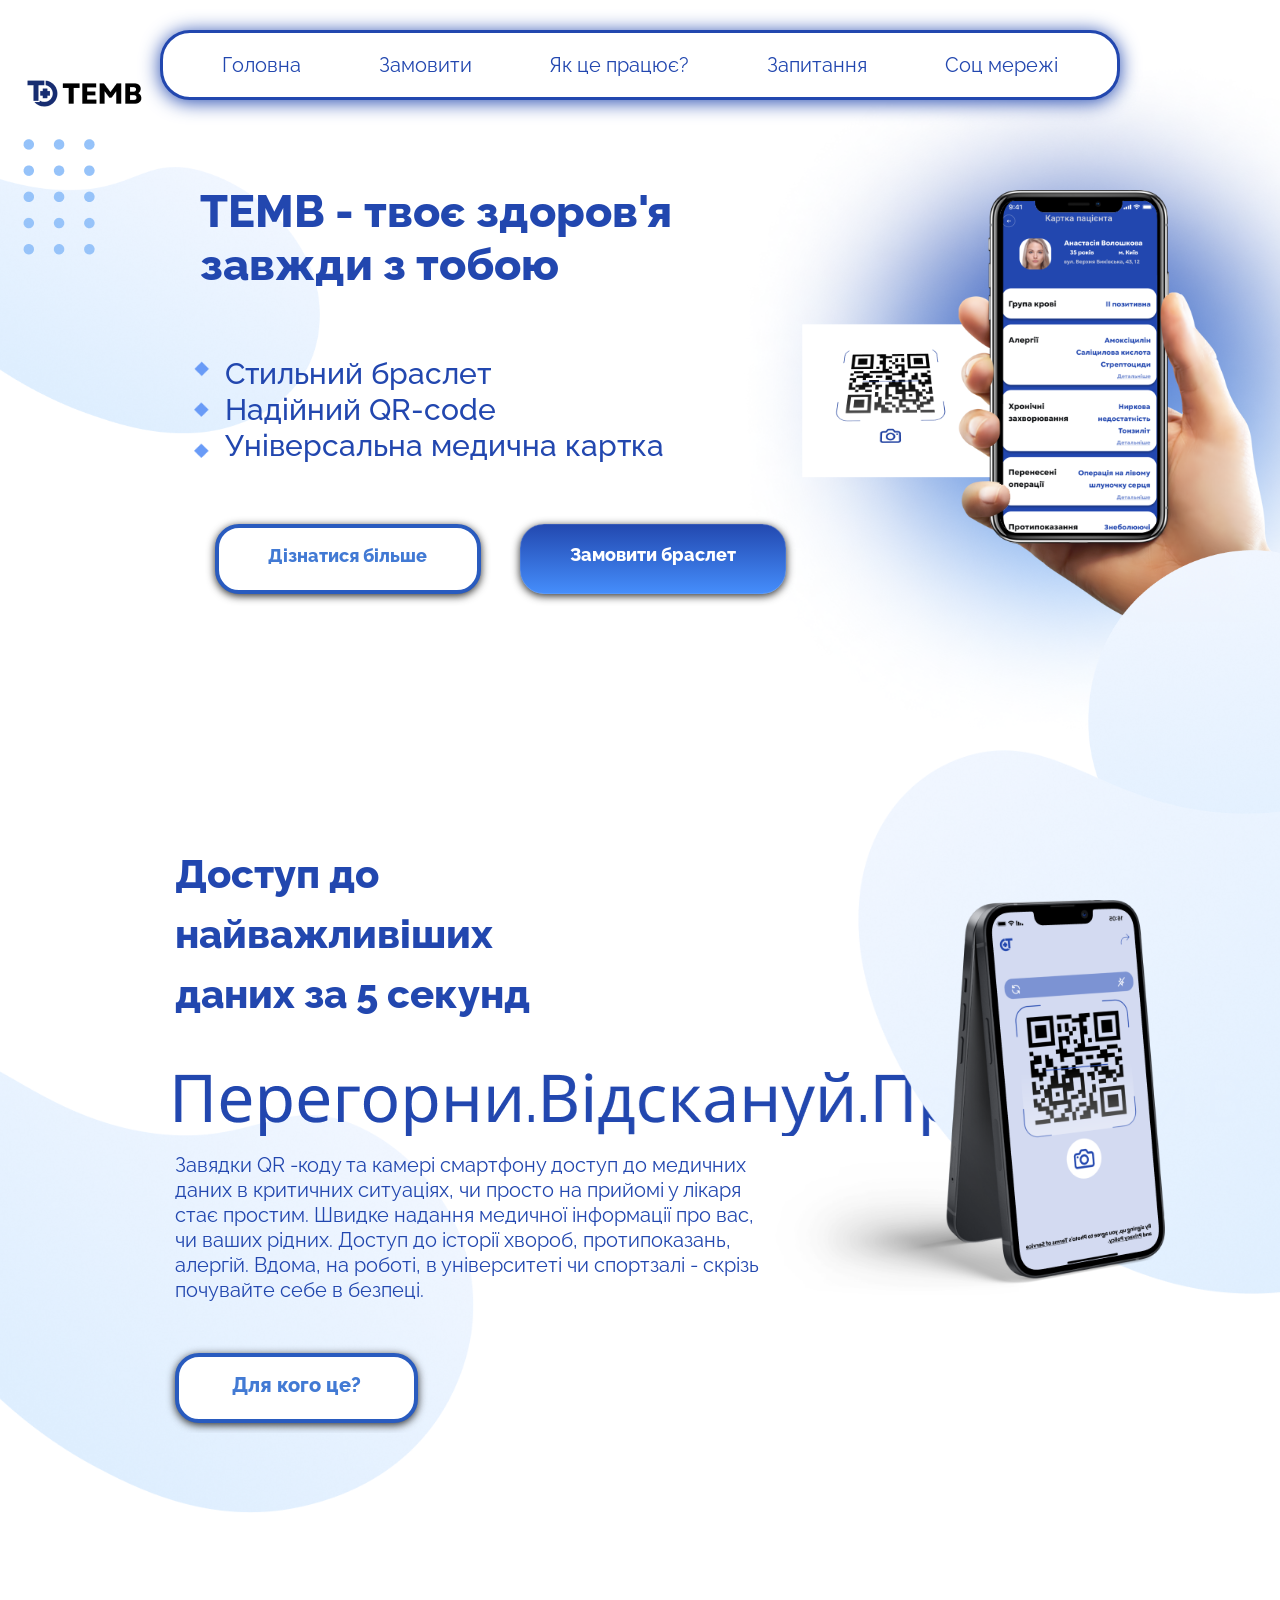
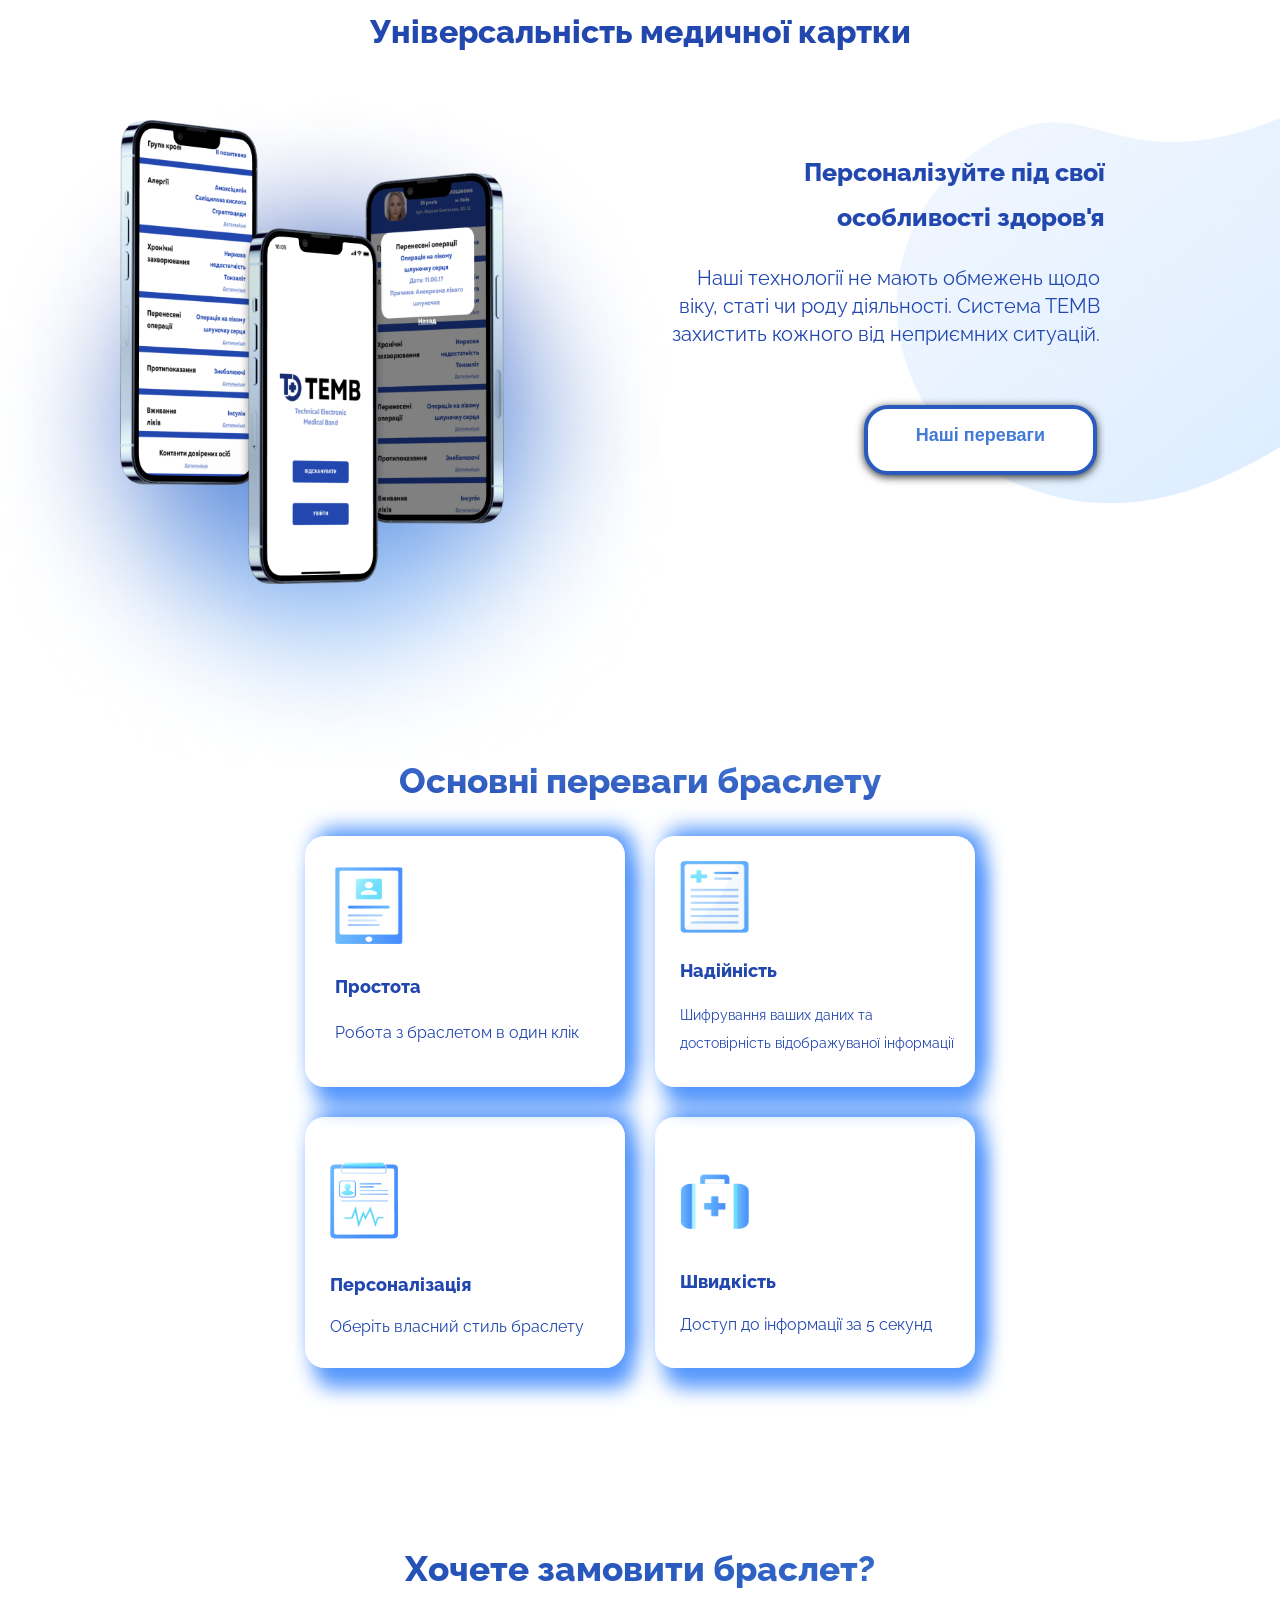
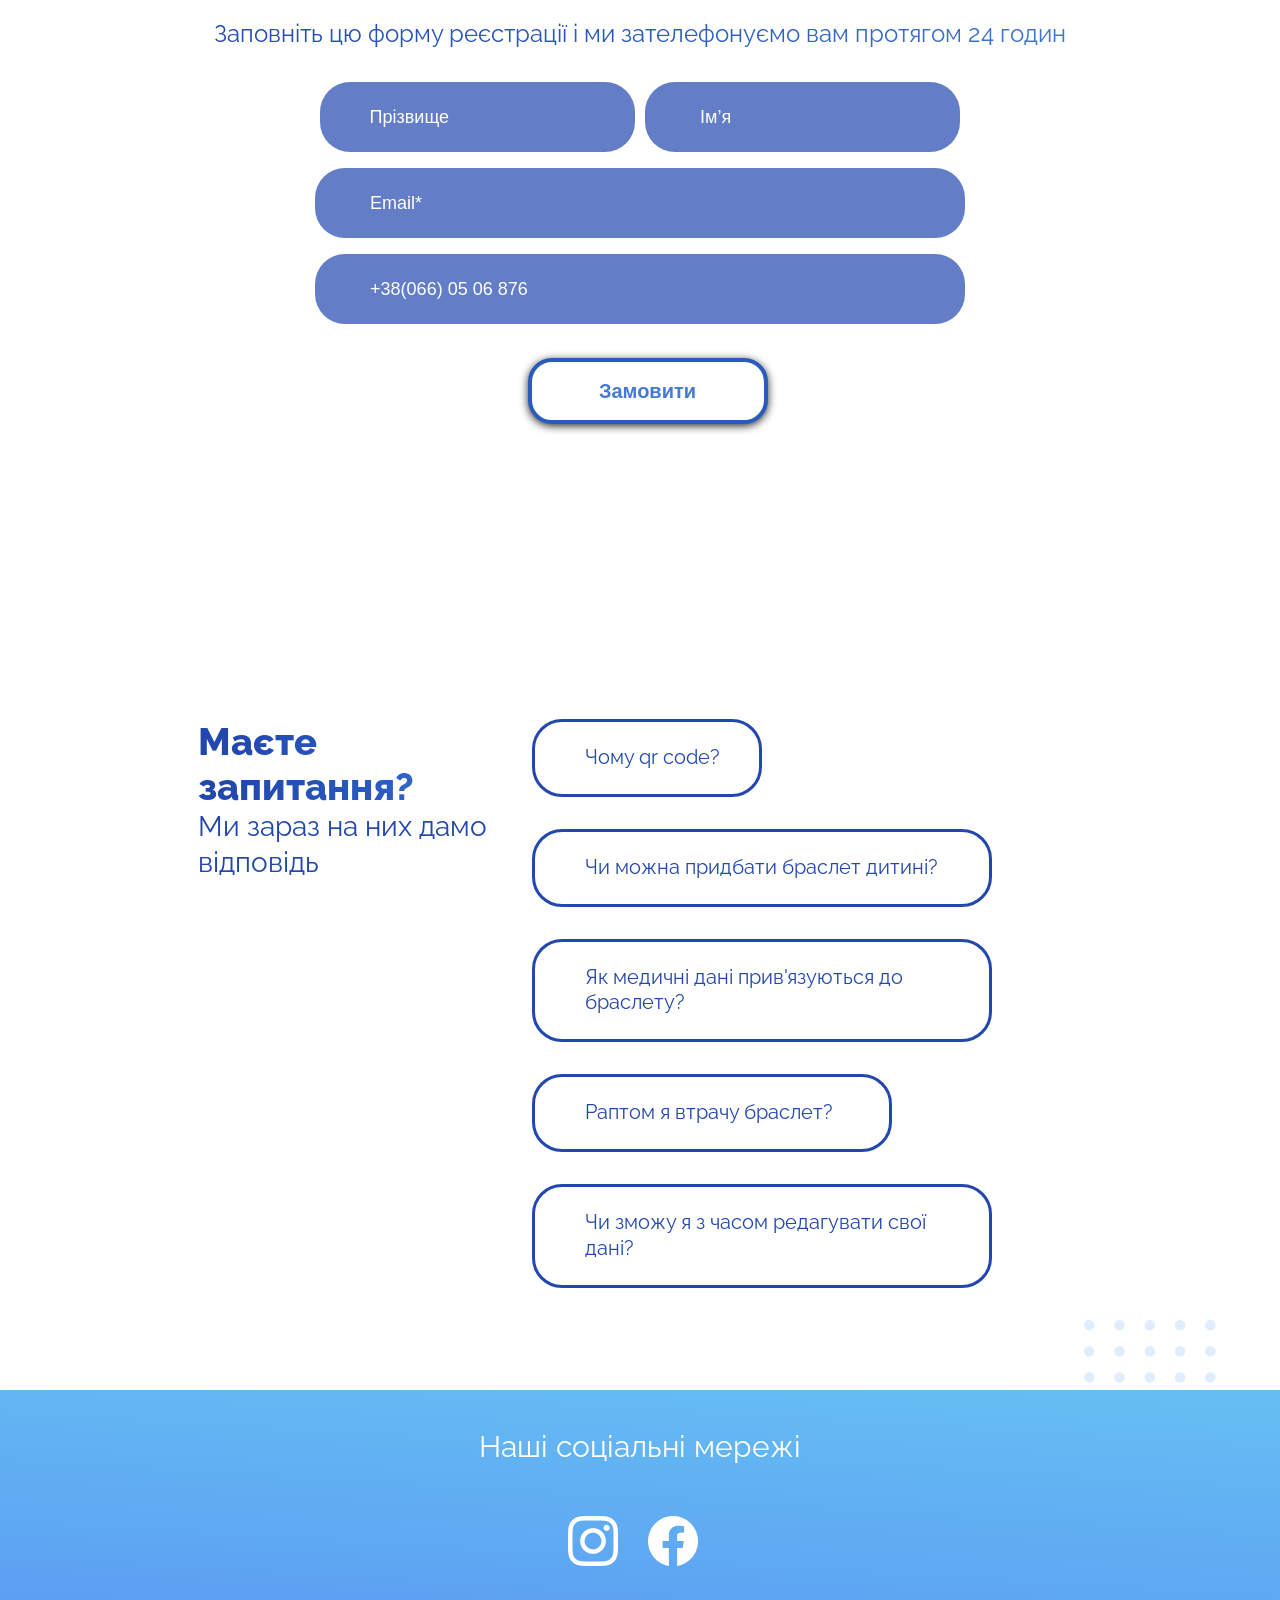
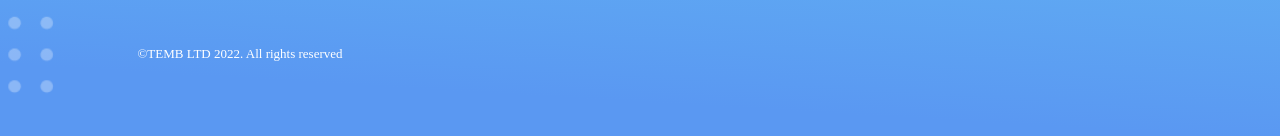
==== commit a51aefa6: "Create index.html adding html code" ====
--- a/index.html
+++ b/index.html
@@ -1,207 +1,193 @@
-<!DOCTYPE html>
-<html lang="en">
-<head>
-    <meta charset="UTF-8">
-    <meta http-equiv="X-UA-Compatible" content="IE=edge">
-    <meta name="viewport" content="width=device-width, initial-scale=1.0">
-    <title>Document</title>
-    <link
-      rel="stylesheet"
-      href="https://fonts.googleapis.com/css2?family=Mulish:ital,wght@0,200;0,300;0,400;0,500;0,600;0,700;0,800;0,900;1,200;1,300;1,400;1,500;1,600;1,700;1,800;1,900&display=swap"
-      data-tag="font"
-    />
-    <link
-      rel="stylesheet"
-      href="https://fonts.googleapis.com/css2?family=Inter:wght@100;200;300;400;500;600;700;800;900&display=swap"
-      data-tag="font"
-    />
-    <link
-      rel="stylesheet"
-      href="https://fonts.googleapis.com/css2?family=Gudea:ital,wght@0,400;0,700;1,400&display=swap"
-      data-tag="font"
-    />
-    <link rel="stylesheet" href="style.css">
-</head>
-<body>
-    <img src="./Ellipse 13 (1).png" alt="" class="ellipseFirstSection">
-    <img src="./VectorFirstSection.png" alt="" class="vectorFirstSection">
-    <img src="./logo.png" alt="" class="logo">
-    <img src="./pointFirstSection.png" alt="" class="pointsFirstSection">
-    <img src="./vectorArmFirstSection.png" alt="" class="vectorArmFirstSection">
-    <img src="./h2.png" alt="" class="pointsH2">
-    <header>
-            <nav>
-                <a href="#">Головна</a>
-                <a href="#fifthSection">Замовити</a>
-                <a href="#secondSection">Як це працює?</a>
-                <a href="#sixthSection">Запитання</a>
-                <a href="#footer">Соц мережі</a>
-            </nav>
-    </header>
-    
-    
-    <div class="firstSection">
-        <h1>ТЕМВ - твоє здоров'я <br>завжди з тобою</h1>
-        <h2>Стильний браслет<br>
-            Надійний QR-code<br>
-            Універсальна медична картка</h2>
-        <div class="buttonFirstSection">
-            <a href="#secondSection" class="moreFirstSection">Дізнатися більше</a>
-            <a href="#fifthSection" class="orderFirstSection">Замовити браслет</a>
-        </div>
-    </div>
-
-    <img src="./phoneArm.png" alt="" class="phoneArmFirstSection">
-    
-
-   <div class="secondSection" id="secondSection">
-        <span class="secondSectionFirstText">Доступ до <br>
-            найважливіших <br>
-            даних за 5 секунд
-        </span>
-        <div class="animation">
-        
-        </div>
-    
-        <span class="secondSectionSecondText">За допомогою камери смартфону кожен зможе відсканувати <br> QR code.
-        Вдома, на роботі, в університеті чи спортзалі - <br> скрізь почувайте
-        себе в безпеці. У критичих ситуаціях люди <br> поруч зможуть надати вам
-        першу медичну допомогу вчасно <br> та якісно.
-        </span>
-    
-        <a href="#thirdSection" class="buttonSecondSection"/>Для кого це?</a>
-
-   </div>
-   <img src="./iPhone 13.png" alt="" class="iphone13SecondSection">
-   <img src="./vectorSecondSection.png" alt="" class="vectorSecondSection">
-   <img src="./vectorSecondSectionBackIphone.png" alt="" class="vectorSecondSectionBackIphone">
-
-
-   <div class="thirdSection" id="thirdSection">
-
-        <h1>Універсальність медичної картки</h1>
-
-        <div class="thirdSectionText">
-            <h2>Персоналізуйте під свої особливості здоров&apos;я</h2>
-
-            <span class="aboutThirdSection">Наші технології не мають обмежень щодо віку, статі чи роду
-            діяльності. Система ТЕМВ захистить кожного від неприємних
-            ситуацій.
-            </span>
-
-            <a href="#fourthSection" class="button"/>Наші переваги</a>
-        </div>
-
-        
-   </div>
-   <img src="./iPhone 13 Pro.png" alt="" class="iphone13Pro">
-   <img src="./Ellipse 13 (1).png" alt="" class="ellipseThirdSection">
-   <img src="./vectorThirdSection.png" alt="" class="vectorThirdSection">
-
-
-   <img src="./pointsFourthSection.png" alt="" class="pointsFourthSection">
-   <div class="fourthSection" id="fourthSection">
-    
-        <h1>Основні переваги браслету</h1>
-        
-        <div class="Advantages">
-            <div class="consultation">
-                <img src="./consultation.png" alt="" class="consultationImg">
-                <p class="consultationH2">Простота</p>
-                <p class="consultationText">Робота з браслетом в один клік</p>
-            </div>
-            <div class="tracking">
-                <img src="./tracking.png" alt="" class="trackingImg">
-                <p class="trackingH2">Надійність</p>
-                <p class="trackingText"> Шифрування ваших даних та достовірність відображуваної
-                інформації</p>
-            </div>
-            <div class="detailInfo">
-                <img src="./detailInfo.png" alt="" class="detailInfoImg">
-                <p class="detailInfoH2">Персоналізація</p>
-                <p class="detailInfoText">Оберіть власний стиль браслету</p>
-            </div>
-            <div class="emergencyCare">
-                <img src="./emergencyCare.png" alt="" class="emergencyCareImg">
-                <p class="emergencyCareH2">Швидкість</p>
-                <p class="emergencyCareText">Доступ до інформації за 5 секунд</p>
-            </div>
-        </div>
-        
-   </div>
-
-   <!-- <img src="./pointsFourthSection.png" alt="" class="pointsFourthSection"> -->
-
-   <div class="fifthSection" id="fifthSection">
-    <h1>Хочете замовити браслет?</h1>
-    <h2>Заповніть цю форму реєстрації і ми зателефонуємо вам протягом 24 годин</h2>
-
-    <form id="tembForm" name="tembForm" method="post">
-        <input type="text" size="40" id="flastname" name="flastname" placeholder="Прізвище">
-        <input type="text" size="40" id="fname" name="fname" placeholder="Ім’я">
-        <input type="email" id="fmail" name="fmail" placeholder="Email*">
-        <input type="tel" id="ftel" name="ftel" placeholder="+38(066) 05 06 876">
-
-        <input type="submit" id="fsubbutton" value="Замовити">
-        
-       </form>
-   </div>
-
-   <div class="sixthSection" id="sixthSection">
-    <div class="sixthSectionMainText"> 
-        <h1>Маєте <br>запитання?</h1>
-        <p class="answers">Ми зараз на них дамо відповідь</p>
-    </div>
-    <div class="questions">
-        <div class="questionFirst" >
-            <p>Чому qr code?</p>
-            <p class="answerFirst">
-                ⁃ Швидкий доступ до найважливіших <br> &nbsp;&nbsp;&nbsp;даних <br>
-                ⁃ Простота у використанні <br>
-                ⁃ Не потребує підзарядки
-               </p>
-        </div>
-        <div class="questionSecond">
-            <p>Чи можна придбати браслет дитині?</p>
-            <p class="answerSecond">Звісно що так. Тому що, немає жодних <br> обмежень ні за віком, статтю, чи за <br>розміром вашої руки. Технологія  <br> залишається незмінною. Але Вам <br>доведеться заповнити медичну картку <br>своєї дитини мають батьки.
-            </p>
-        </div>
-        <div class="questionThird">
-            <p>Як медичні дані прив'язуються до <br> браслету?</p>
-            <p class="answerThird">Медичні дані прив'язуються до <br> браслету за допомогою Qr-code <br> системи. Відкривши веб-додаток, ви <br> можете самостійно занести <br> інформацію про групу крові, алергії, <br> хронічні захворювання, перенесені <br> операції, протипоказання, контакти <br> довірених осіб тощо.
-            </p>
-        </div>
-        <div class="questionFourth">
-            <p>Раптом я втрачу браслет?</p>
-            <p class="answerFourth">Не біда! Ви можете будь-коли <br> заблокувати свій браслет на  <br> випадок. Якщо ви втратите його і <br> хтось  знайде браслет ТЕМВ, він не <br> зможе отримати доступ до вашої <br> медичної чи особистої інформації.
-            </p>
-        </div>
-        <div class="questionFifth">
-            <p>Чи зможу я з часом редагувати свої <br> дані?</p>
-            <p class="answerFifth">Ви зможете редагувати власний <br> профіль у будь-який час за <br> необхідності.
-            </p>
-        </div>
-    </div>
-    
-   </div>
-
-   
-
-   
-   <img src="./pointsAnswers.png" alt="" class="pointsAnswers">
-   <footer id="footer">
-    
-    <h1>Наші соціальні мережі</h1>
-    <div class="footerIcons">
-        <a href="https://www.instagram.com/temb.ua/?igshid=NDBlY2NjN2I=" target="_blank"><img src="./instagram.png" alt="" class="instagramFooter"></a>
-        <a href="https://www.facebook.com/temb.ukr" target="_blank"><img src="./facebook.png" alt="" class="facebookFooter"></a>
-    </div>
-    <p class="TembRights">©TEMB LTD 2022. All rights reserved</p>
-    <img src="./pointsFooter.png" alt="" class="pointsFooter">
-    
-   </footer>
-
-   <script type="text/javascript" src="script.js">
-    </script>
-</body>
-</html>
+<!DOCTYPE html>
+<html lang="en">
+<head>
+    <meta charset="UTF-8">
+    <meta http-equiv="X-UA-Compatible" content="IE=edge">
+    <meta name="viewport" content="width=device-width, initial-scale=1.0">
+    <title>Document</title>
+    <link rel="preconnect" href="https://fonts.googleapis.com">
+    <link rel="preconnect" href="https://fonts.gstatic.com" crossorigin>
+    <link href="https://fonts.googleapis.com/css2?family=Raleway:wght@400;800&display=swap" rel="stylesheet">
+    <link rel="stylesheet" href="style.css">
+</head>
+<body>
+    <img src="./Ellipse 13 (1).png" alt="" class="ellipseFirstSection">
+    <img src="./VectorFirstSection.png" alt="" class="vectorFirstSection">
+    <img src="./logo.png" alt="" class="logo">
+    <img src="./pointFirstSection.png" alt="" class="pointsFirstSection">
+    <img src="./vectorArmFirstSection.png" alt="" class="vectorArmFirstSection">
+    <img src="./h2.png" alt="" class="pointsH2">
+    <header>
+            <nav>
+                <a href="#">Головна</a>
+                <a href="#fifthSection">Замовити</a>
+                <a href="#secondSection">Як це працює?</a>
+                <a href="#sixthSection">Запитання</a>
+                <a href="#footer">Соц мережі</a>
+            </nav>
+    </header>
+    
+    
+    <div class="firstSection">
+        <h1>ТЕМВ - твоє здоров'я <br>завжди з тобою</h1>
+        <h2>Стильний браслет<br>
+            Надійний QR-code<br>
+            Універсальна медична картка</h2>
+        <div class="buttonFirstSection">
+            <a href="#secondSection" class="moreFirstSection">Дізнатися більше</a>
+            <a href="#fifthSection" class="orderFirstSection">Замовити браслет</a>
+        </div>
+    </div>
+
+    <img src="./phoneArm.png" alt="" class="phoneArmFirstSection">
+    
+
+   <div class="secondSection" id="secondSection">
+        <span class="secondSectionFirstText">Доступ до <br>
+            найважливіших <br>
+            даних за 5 секунд
+        </span>
+        <div class="animation">
+        
+        </div>
+    
+        <span class="secondSectionSecondText">Завядки QR -коду та камері смартфону доступ до медичних <br> даних в критичних ситуаціях, чи просто на прийомі у лікаря <br> стає простим. Швидке надання медичної інформації про вас, <br> чи ваших рідних. Доступ до історії хвороб, протипоказань, <br> алергій. Вдома, на роботі, в університеті чи спортзалі - скрізь <br> почувайте себе в безпеці.
+        </span>
+    
+        <a href="#thirdSection" class="buttonSecondSection"/>Для кого це?</a>
+
+   </div>
+   <img src="./iPhone 13.png" alt="" class="iphone13SecondSection">
+   <img src="./vectorSecondSection.png" alt="" class="vectorSecondSection">
+   <img src="./vectorSecondSectionBackIphone.png" alt="" class="vectorSecondSectionBackIphone">
+
+
+   <div class="thirdSection" id="thirdSection">
+
+        <h1>Універсальність медичної картки</h1>
+
+        <div class="thirdSectionText">
+            <h2>Персоналізуйте під свої <br> особливості здоров&apos;я</h2>
+
+            <span class="aboutThirdSection">Наші технології не мають обмежень  щодо віку, статі чи роду
+            діяльності.  Система ТЕМВ захистить кожного від  неприємних
+            ситуацій.
+            </span>
+
+            <a href="#fourthSection" class="button"/>Наші переваги</a>
+    </div>
+
+        
+   </div>
+   <img src="./iPhone 13 Pro.png" alt="" class="iphone13Pro">
+   <img src="./Ellipse 13 (1).png" alt="" class="ellipseThirdSection">
+   <img src="./vectorThirdSection.png" alt="" class="vectorThirdSection">
+
+
+   <img src="./pointsFourthSection.png" alt="" class="pointsFourthSection">
+   <div class="fourthSection" id="fourthSection">
+    
+        <h1>Основні переваги браслету</h1>
+        
+        <div class="Advantages">
+            <div class="consultation">
+                <img src="./consultation.png" alt="" class="consultationImg">
+                <p class="consultationH2">Простота</p>
+                <p class="consultationText">Робота з браслетом в один клік</p>
+            </div>
+            <div class="tracking">
+                <img src="./tracking.png" alt="" class="trackingImg">
+                <p class="trackingH2">Надійність</p>
+                <p class="trackingText"> Шифрування ваших даних та достовірність відображуваної
+                інформації</p>
+            </div>
+            <div class="detailInfo">
+                <img src="./detailInfo.png" alt="" class="detailInfoImg">
+                <p class="detailInfoH2">Персоналізація</p>
+                <p class="detailInfoText">Оберіть власний стиль браслету</p>
+            </div>
+            <div class="emergencyCare">
+                <img src="./emergencyCare.png" alt="" class="emergencyCareImg">
+                <p class="emergencyCareH2">Швидкість</p>
+                <p class="emergencyCareText">Доступ до інформації за 5 секунд</p>
+            </div>
+        </div>
+        
+   </div>
+
+   
+
+   <div class="fifthSection" id="fifthSection">
+    <h1>Хочете замовити браслет?</h1>
+    <h2>Заповніть цю форму реєстрації і ми зателефонуємо вам протягом 24 годин</h2>
+
+    <form id="tembForm" name="tembForm" method="post">
+        <input type="text" size="40" id="flastname" name="flastname" placeholder="Прізвище">
+        <input type="text" size="40" id="fname" name="fname" placeholder="Ім’я">
+        <input type="email" id="fmail" name="fmail" placeholder="Email*">
+        <input type="tel" id="ftel" name="ftel" placeholder="+38(066) 05 06 876">
+
+        <input type="submit" id="fsubbutton" value="Замовити">
+        
+       </form>
+   </div>
+
+   <div class="sixthSection" id="sixthSection">
+    <div class="sixthSectionMainText"> 
+        <h1>Маєте <br>запитання?</h1>
+        <p class="answers">Ми зараз на них дамо відповідь</p>
+    </div>
+    <div class="questions">
+        <div class="questionFirst" >
+            <p>Чому qr code?</p>
+            <p class="answerFirst">
+                ⁃ Швидкий доступ до найважливіших 
+                <br> &nbsp;&nbsp;&nbsp;даних <br>
+                ⁃ Простота у використанні <br>
+                ⁃ Не потребує підзарядки
+               </p>
+        </div>
+        <div class="questionSecond">
+            <p>Чи можна придбати браслет дитині?</p>
+            <p class="answerSecond">Звісно що так. Тому що, немає жодних <br> обмежень ні за віком, статтю, чи за <br>розміром вашої руки. Технологія  <br> залишається незмінною. Але Вам <br>доведеться заповнити медичну картку <br>своєї дитини мають батьки.
+            </p>
+        </div>
+        <div class="questionThird">
+            <p>Як медичні дані прив'язуються до <br> браслету?</p>
+            <p class="answerThird">Медичні дані прив'язуються до <br> браслету за допомогою Qr-code <br> системи. Відкривши веб-додаток, ви <br> можете самостійно занести <br> інформацію про групу крові, алергії, <br> хронічні захворювання, перенесені <br> операції, протипоказання, контакти <br> довірених осіб тощо.
+            </p>
+        </div>
+        <div class="questionFourth">
+            <p>Раптом я втрачу браслет?</p>
+            <p class="answerFourth">Не біда! Ви можете будь-коли <br> заблокувати свій браслет на  <br> випадок. Якщо ви втратите його і <br> хтось  знайде браслет ТЕМВ, він не <br> зможе отримати доступ до вашої <br> медичної чи особистої інформації.
+            </p>
+        </div>
+        <div class="questionFifth">
+            <p>Чи зможу я з часом редагувати свої <br> дані?</p>
+            <p class="answerFifth">Ви зможете редагувати власний <br> профіль у будь-який час за <br> необхідності.
+            </p>
+        </div>
+    </div>
+    
+   </div>
+
+   
+
+   
+   <img src="./pointsAnswers.png" alt="" class="pointsAnswers">
+   <footer id="footer">
+    
+    <h1>Наші соціальні мережі</h1>
+    <div class="footerIcons">
+        <a href="https://www.instagram.com/temb.ua/?igshid=NDBlY2NjN2I=" target="_blank"><img src="./instagram.png" alt="" class="instagramFooter"></a>
+        <a href="https://www.facebook.com/temb.ukr" target="_blank"><img src="./facebook.png" alt="" class="facebookFooter"></a>
+    </div>
+    <p class="TembRights">©TEMB LTD 2022. All rights reserved</p>
+    <img src="./pointsFooter.png" alt="" class="pointsFooter">
+    
+   </footer>
+
+   <script type="text/javascript" src="script.js">
+    </script>
+</body>
+</html>
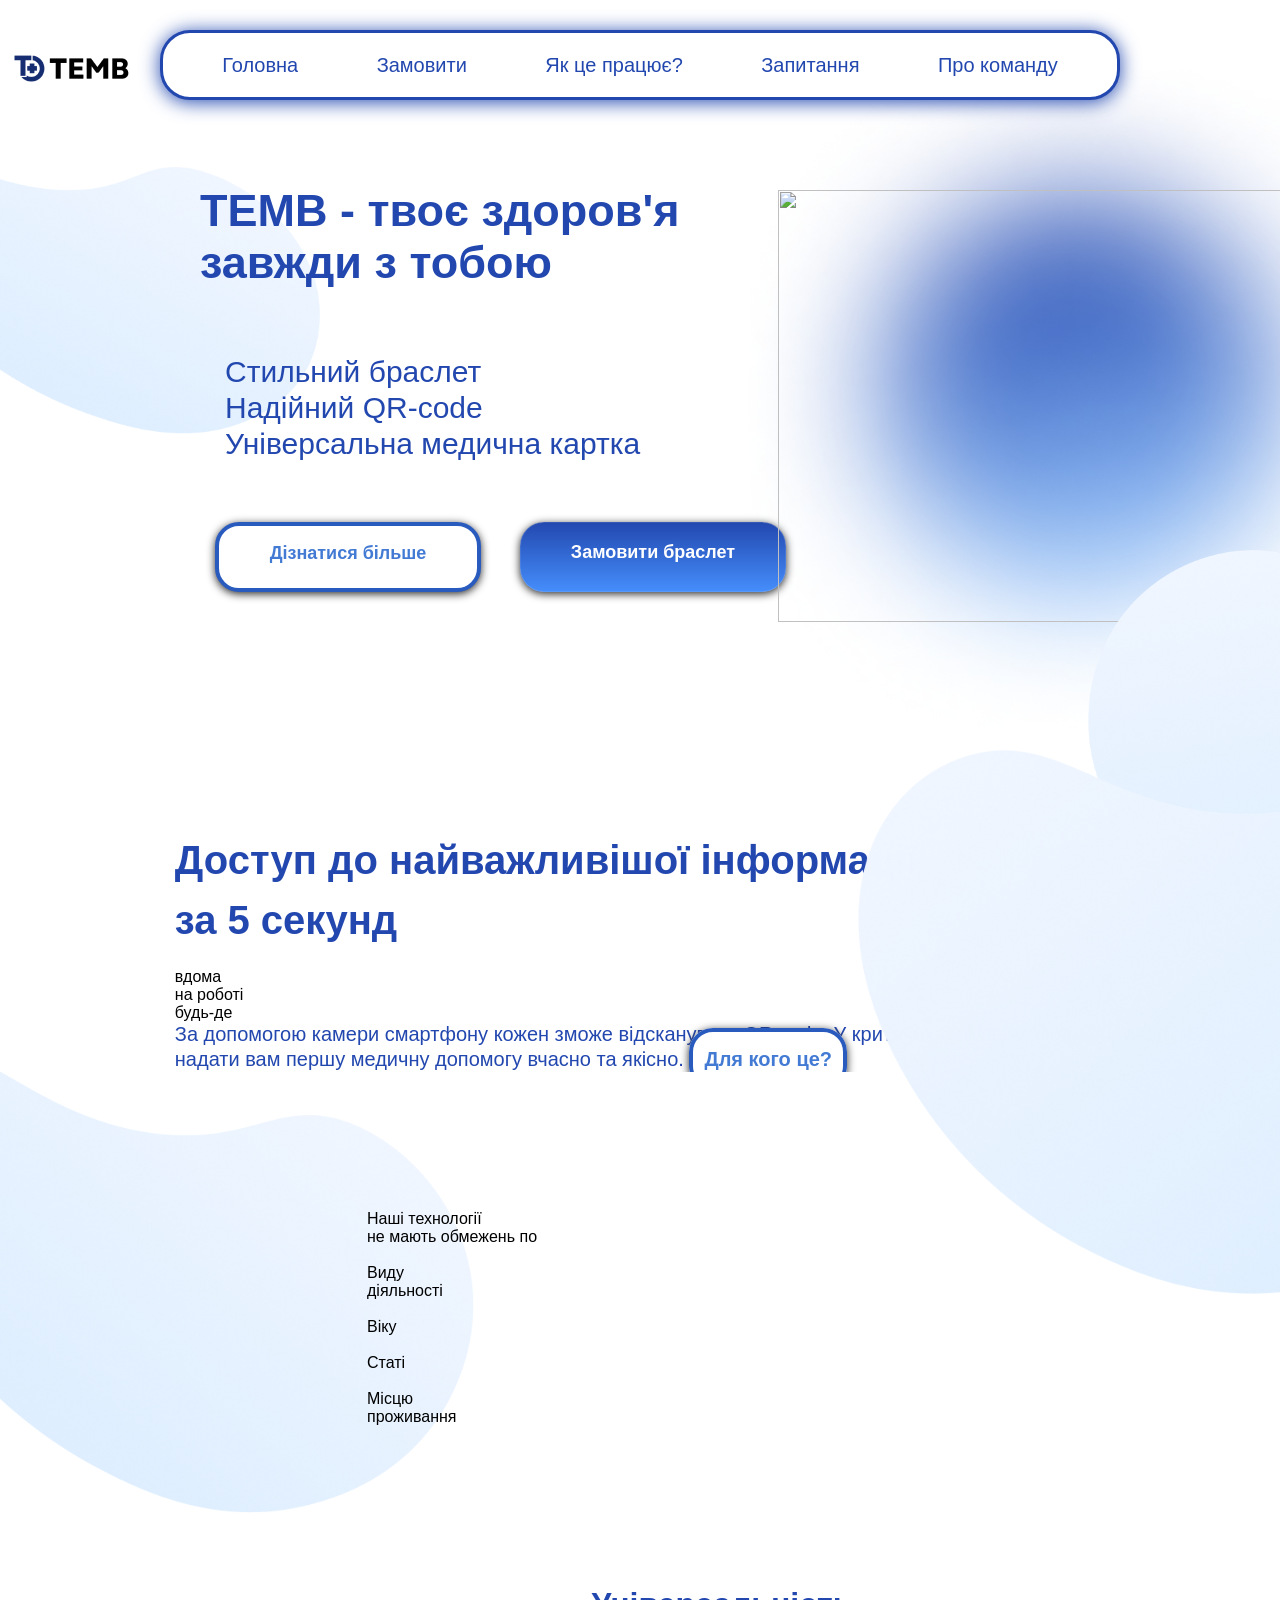
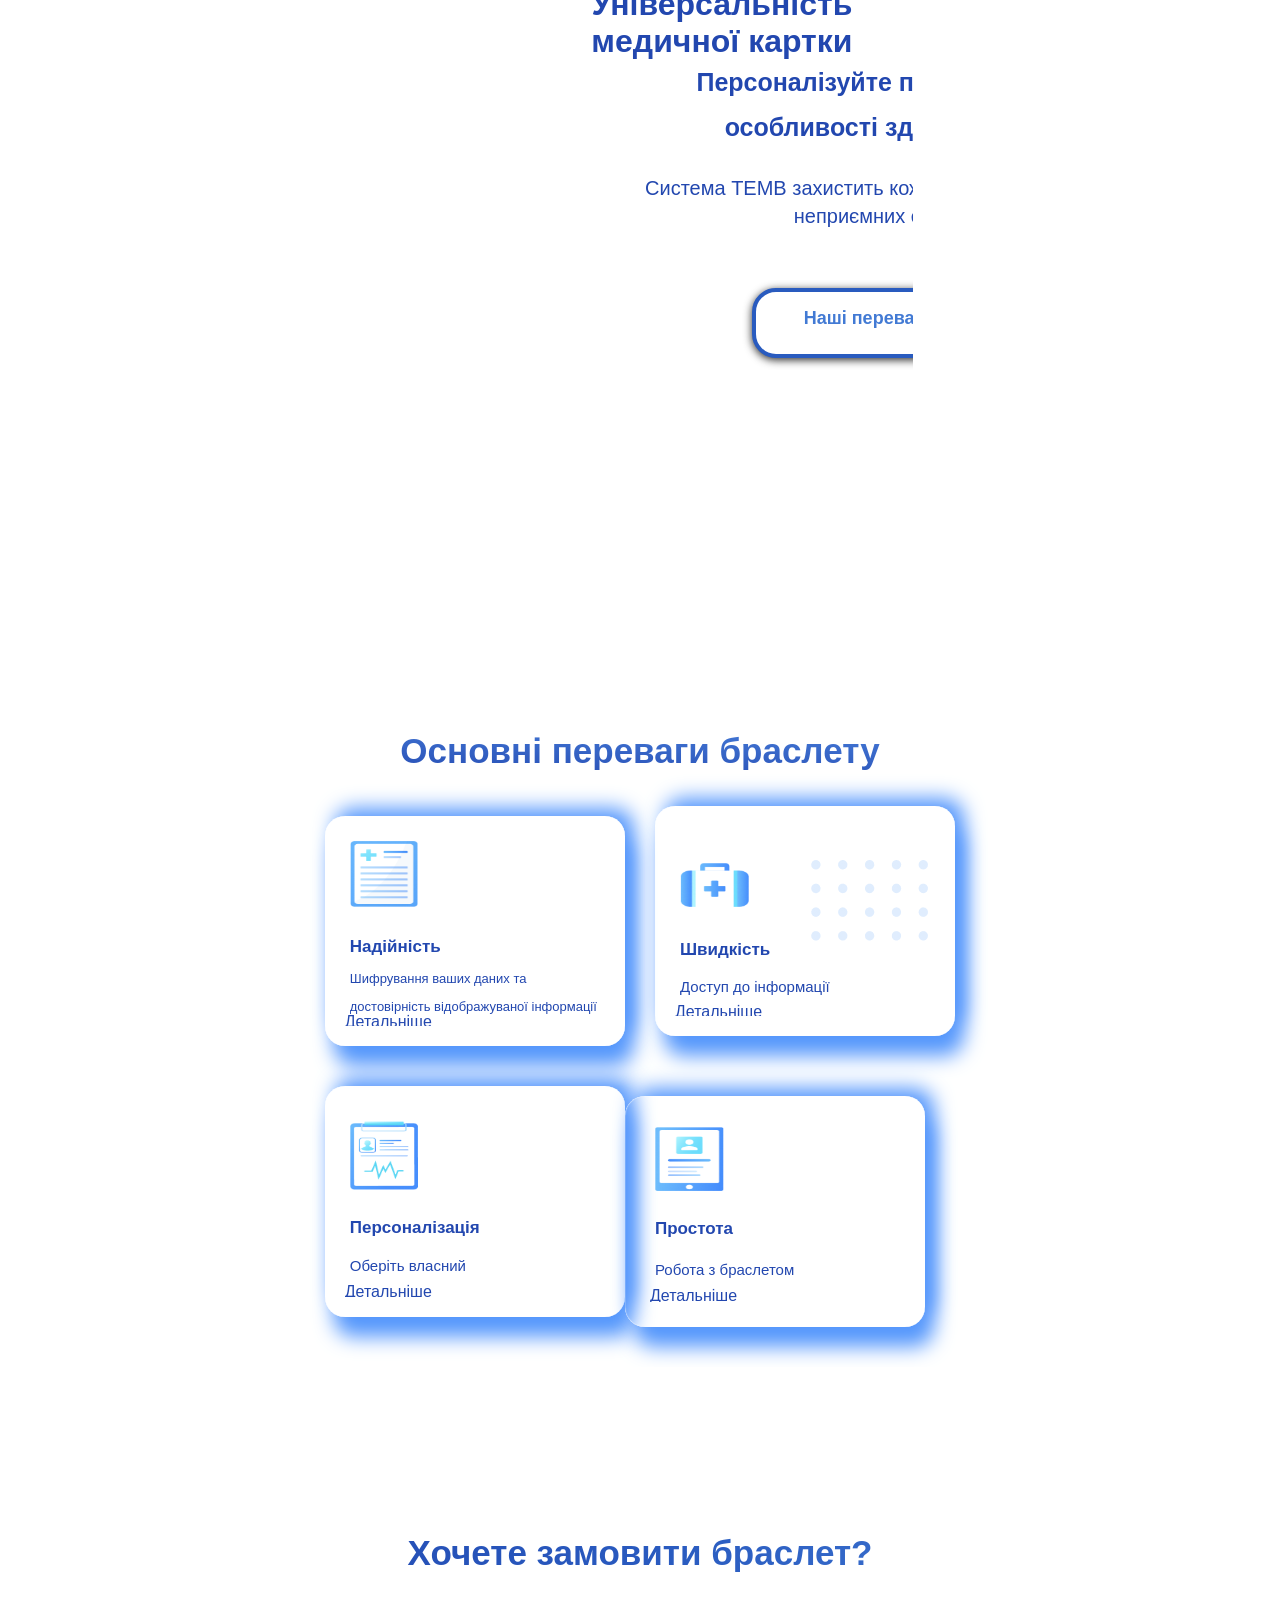
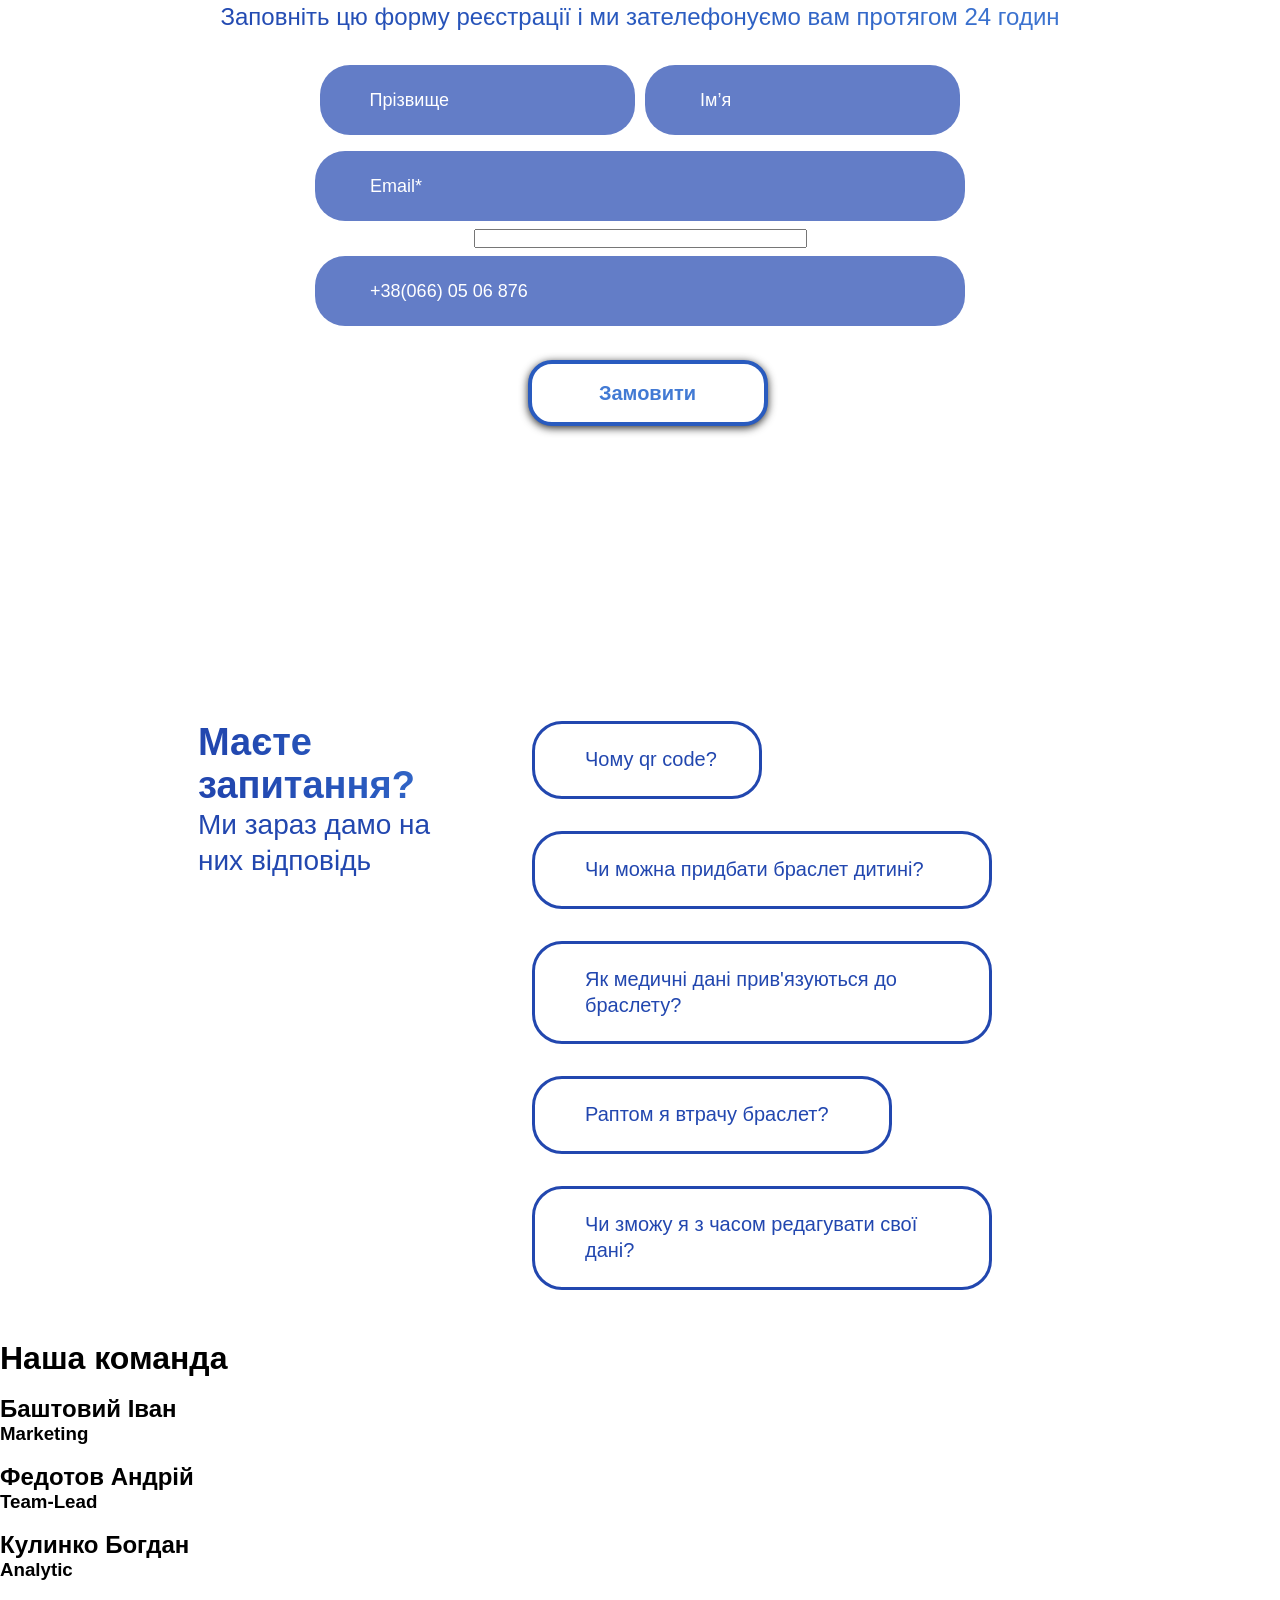
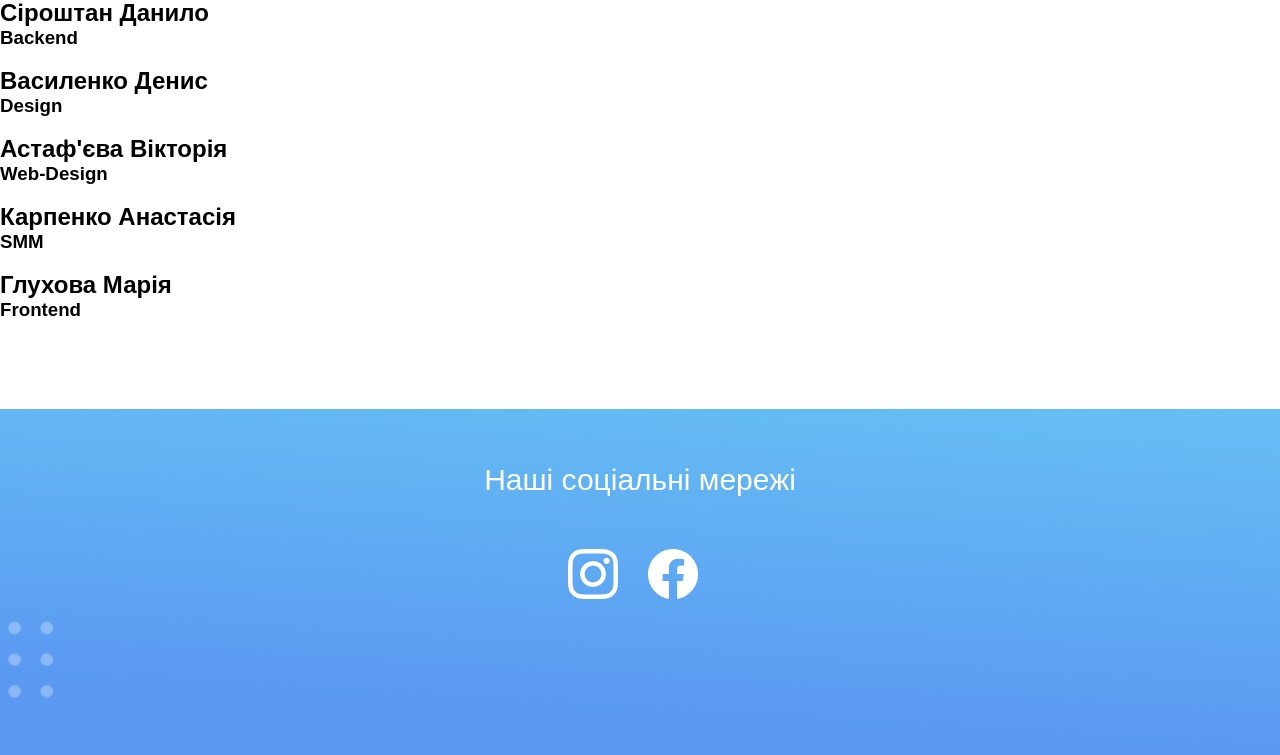
==== commit 4d065396: "Create index.html new version html" ====
--- a/index.html
+++ b/index.html
@@ -7,23 +7,25 @@
     <title>Document</title>
     <link rel="preconnect" href="https://fonts.googleapis.com">
     <link rel="preconnect" href="https://fonts.gstatic.com" crossorigin>
-    <link href="https://fonts.googleapis.com/css2?family=Raleway:wght@400;800&display=swap" rel="stylesheet">
+    <link href="https://fonts.googleapis.com/css2?family=Montserrat+Alternates:wght@200;300;400;600;700;800&display=swap" rel="stylesheet">
+    <link rel="preconnect" href="https://fonts.googleapis.com">
+    <link rel="preconnect" href="https://fonts.gstatic.com" crossorigin>
+    <link href="https://fonts.googleapis.com/css2?family=Montserrat:wght@400;600;800&display=swap" rel="stylesheet">
     <link rel="stylesheet" href="style.css">
 </head>
 <body>
     <img src="./Ellipse 13 (1).png" alt="" class="ellipseFirstSection">
     <img src="./VectorFirstSection.png" alt="" class="vectorFirstSection">
     <img src="./logo.png" alt="" class="logo">
-    <img src="./pointFirstSection.png" alt="" class="pointsFirstSection">
+    <img src="./pointsH2.png" alt="" class="pointsH2">
     <img src="./vectorArmFirstSection.png" alt="" class="vectorArmFirstSection">
-    <img src="./h2.png" alt="" class="pointsH2">
     <header>
             <nav>
                 <a href="#">Головна</a>
                 <a href="#fifthSection">Замовити</a>
                 <a href="#secondSection">Як це працює?</a>
                 <a href="#sixthSection">Запитання</a>
-                <a href="#footer">Соц мережі</a>
+                <a href="#footer">Про команду</a>
             </nav>
     </header>
     
@@ -39,49 +41,85 @@
         </div>
     </div>
 
-    <img src="./phoneArm.png" alt="" class="phoneArmFirstSection">
+    <img src="./mainPhotoFirstSection.png" alt="" class="phoneArmFirstSection">
+    <img src="./miniElipseFirstSection.png" alt="" class="miniElipseFirstSection">
     
 
    <div class="secondSection" id="secondSection">
-        <span class="secondSectionFirstText">Доступ до <br>
-            найважливіших <br>
-            даних за 5 секунд
+    <div class="secondSectionContent">
+        <span class="secondSectionFirstText">Доступ до найважливішої інформації <br>
+            за 5 секунд
         </span>
-        <div class="animation">
-        
-        </div>
-    
-        <span class="secondSectionSecondText">Завядки QR -коду та камері смартфону доступ до медичних <br> даних в критичних ситуаціях, чи просто на прийомі у лікаря <br> стає простим. Швидке надання медичної інформації про вас, <br> чи ваших рідних. Доступ до історії хвороб, протипоказань, <br> алергій. Вдома, на роботі, в університеті чи спортзалі - скрізь <br> почувайте себе в безпеці.
-        </span>
-    
-        <a href="#thirdSection" class="buttonSecondSection"/>Для кого це?</a>
-
-   </div>
-   <img src="./iPhone 13.png" alt="" class="iphone13SecondSection">
+    
+        <div class="secondSectionMainContent">
+            <div class="icons">
+                <img src="./iconHome.png" alt="" >
+                <img src="./iconJob.png" alt="">
+                <img src="./iconPeople.png" alt="">
+                <p>вдома</p>
+                <p>на роботі</p>
+                <p>будь-де</p>
+            </div>
+
+            <span class="secondSectionSecondText">За допомогою камери смартфону кожен зможе відсканувати QR code. У критичих ситуаціях люди поруч зможуть надати вам першу медичну допомогу вчасно та якісно.
+            </span>
+    
+            <a href="#thirdSection" class="buttonSecondSection"/>Для кого це?</a>
+        </div>
+    </div>
+
+   </div>
    <img src="./vectorSecondSection.png" alt="" class="vectorSecondSection">
    <img src="./vectorSecondSectionBackIphone.png" alt="" class="vectorSecondSectionBackIphone">
+   <img src="./iphoneSecondSection.png" alt="" class="iphoneSecondSection">
+   <img src="./Ellipse6.png" alt="" class="Ellipse6">
+   <img src="./Ellipse5.png" alt="" class="Ellipse5">
+   <img src="./Ellipse2.png" alt="" class="Ellipse2">
+   <img src="./linesSecondSection.png" alt="" class="linesSecondSection">
 
 
    <div class="thirdSection" id="thirdSection">
 
-        <h1>Універсальність медичної картки</h1>
+    <div class="thirdSectionContent">
+        <p class="thirdSectionMainText">Наші технології <br>
+            не мають обмежень по</p>
+
+        <div class="thirdSectionAnimation">
+            <div class="thirdSectionAnimationFirst">
+                <img src="./thirdSectionAnimationFirst.png" alt="">
+                <p class="thirdSectionTextFirstAnimation">Виду <br> діяльності</p>
+            </div>
+            <div class="thirdSectionAnimationSecond">
+                <img src="./thirdSectionAnimationSecond.png" alt="">
+                <p>Віку</p>
+            </div>
+            <div class="thirdSectionAnimationThird">
+                <img src="./thirdSectionAnimationThird.png" alt="">
+                <p>Статі</p>
+            </div>
+            <div class="thirdSectionAnimationFourth">
+                <img src="./thirdSectionAnimationFourth.png" alt="">
+                <p>Місцю <br> проживання</p>
+            </div>
+        </div>
 
         <div class="thirdSectionText">
+            <h1>Універсальність <br> медичної картки</h1>
             <h2>Персоналізуйте під свої <br> особливості здоров&apos;я</h2>
 
-            <span class="aboutThirdSection">Наші технології не мають обмежень  щодо віку, статі чи роду
-            діяльності.  Система ТЕМВ захистить кожного від  неприємних
-            ситуацій.
+            <span class="aboutThirdSection">Система ТЕМВ захистить кожного від неприємних ситуацій.
             </span>
 
             <a href="#fourthSection" class="button"/>Наші переваги</a>
-    </div>
-
-        
-   </div>
-   <img src="./iPhone 13 Pro.png" alt="" class="iphone13Pro">
-   <img src="./Ellipse 13 (1).png" alt="" class="ellipseThirdSection">
-   <img src="./vectorThirdSection.png" alt="" class="vectorThirdSection">
+        </div>
+
+    </div>
+    </div>
+   <img src="./EllipseThirdSection.png" alt="" class="EllipseThirdSection">
+   <img src="./ovalThirdSection.png" alt="" class="ovalThirdSection">
+   <img src="./firstPhoneThirdSection.png" alt="" class="firstPhoneThirdSection">
+   <img src="./firstLineThirdSection.png" alt="" class="firstLineThirdSection">
+   <img src="./secondLineThirdSection.png" alt="" class="secondLineThirdSection">
 
 
    <img src="./pointsFourthSection.png" alt="" class="pointsFourthSection">
@@ -90,30 +128,45 @@
         <h1>Основні переваги браслету</h1>
         
         <div class="Advantages">
+            <div class="tracking">
+                <img src="./tracking.png" alt="" class="trackingImg">
+                <p class="trackingH2">Надійність</p>
+                <p class="trackingText"> Шифрування ваших даних та <br> достовірність відображуваної
+                інформації</p>
+                <a href="#sixthSection" class="aTracking">Детальніше</a>
+            </div>
+            <div class="emergencyCare">
+                <img src="./emergencyCare.png" alt="" class="emergencyCareImg">
+                <p class="emergencyCareH2">Швидкість</p>
+                <p class="emergencyCareText">Доступ до інформації <br> за 5 секунд</p>
+                <a href="#sixthSection" class="aTracking">Детальніше</a>
+            </div>
+            <div class="detailInfo">
+                <img src="./detailInfo.png" alt="" class="detailInfoImg">
+                <p class="detailInfoH2">Персоналізація</p>
+                <p class="detailInfoText">Оберіть власний <br> стиль браслету</p>
+                <a href="#sixthSection" class="aTracking">Детальніше</a>
+            </div>
             <div class="consultation">
                 <img src="./consultation.png" alt="" class="consultationImg">
                 <p class="consultationH2">Простота</p>
-                <p class="consultationText">Робота з браслетом в один клік</p>
-            </div>
-            <div class="tracking">
-                <img src="./tracking.png" alt="" class="trackingImg">
-                <p class="trackingH2">Надійність</p>
-                <p class="trackingText"> Шифрування ваших даних та достовірність відображуваної
-                інформації</p>
-            </div>
-            <div class="detailInfo">
-                <img src="./detailInfo.png" alt="" class="detailInfoImg">
-                <p class="detailInfoH2">Персоналізація</p>
-                <p class="detailInfoText">Оберіть власний стиль браслету</p>
-            </div>
-            <div class="emergencyCare">
-                <img src="./emergencyCare.png" alt="" class="emergencyCareImg">
-                <p class="emergencyCareH2">Швидкість</p>
-                <p class="emergencyCareText">Доступ до інформації за 5 секунд</p>
+                <p class="consultationText">Робота з браслетом <br> в один клік</p>
+                <a href="#sixthSection" class="aTracking">Детальніше</a>
             </div>
         </div>
         
    </div>
+
+   <div class="roundTextDiv">
+     <img src="./roundText.svg" alt="">
+     <img src="./roundTextIphone.png" alt="" class="roundTextIphone">
+
+   </div>
+
+   <img src="./Infusion.png" alt="" class="infusion">
+   <img src="./ThermoGun.png" alt="" class="thermoGun">
+   <img src="./Syringe.png" alt="" class="syringe">
+   <img src="./Stetoscope.png" alt="" class="stetoscope">
 
    
 
@@ -125,6 +178,7 @@
         <input type="text" size="40" id="flastname" name="flastname" placeholder="Прізвище">
         <input type="text" size="40" id="fname" name="fname" placeholder="Ім’я">
         <input type="email" id="fmail" name="fmail" placeholder="Email*">
+        <input type="text" size="40" id="fadress" name="fadress" placeholder="Адреса">
         <input type="tel" id="ftel" name="ftel" placeholder="+38(066) 05 06 876">
 
         <input type="submit" id="fsubbutton" value="Замовити">
@@ -135,7 +189,7 @@
    <div class="sixthSection" id="sixthSection">
     <div class="sixthSectionMainText"> 
         <h1>Маєте <br>запитання?</h1>
-        <p class="answers">Ми зараз на них дамо відповідь</p>
+        <p class="answers">Ми зараз дамо на <br> них відповідь</p>
     </div>
     <div class="questions">
         <div class="questionFirst" >
@@ -171,10 +225,63 @@
     
    </div>
 
-   
-
-   
-   <img src="./pointsAnswers.png" alt="" class="pointsAnswers">
+   <img src="./questionsImg.png" alt="" class="questionsImg">
+
+   <div class="ourTeam">
+        <div class="ourTeamContent">
+            <h1>Наша команда</h1>
+
+            <div class="ourTeamImg">
+                <div class="ivan">
+                    <img src="./ivan.png" alt="">
+                    <h2>Баштовий Іван</h2>
+                    <h3>Marketing</h3>
+                </div>
+                <div class="andriy">
+                    <img src="./andriy.png" alt="">
+                    <h2>Федотов Андрій</h2>
+                    <h3>Team-Lead</h3>
+                </div>
+                <div class="bohdan">
+                    <img src="./bohdan.png" alt="">
+                    <h2>Кулинко Богдан</h2>
+                    <h3>Analytic</h3>
+                </div>
+                <div class="daniil">
+                    <img src="./daniil.png" alt="">
+                    <h2>Сіроштан Данило</h2>
+                    <h3>Backend</h3>
+                </div>
+                <div class="denys">
+                    <img src="./denys.png" alt="">
+                    <h2>Василенко Денис</h2>
+                    <h3>Design</h3>
+                </div>
+                <div class="vika">
+                    <img src="./vika.png" alt="">
+                    <h2>Астаф'єва Вікторія</h2>
+                    <h3>Web-Design</h3>
+                </div>
+                <div class="nastya">
+                    <img src="./nastya.png" alt="">
+                    <h2>Карпенко Анастасія</h2>
+                    <h3>SMM</h3>
+                </div>
+                <div class="maria">
+                    <img src="./maria.png" alt="">
+                    <h2>Глухова Марія</h2>
+                    <h3>Frontend</h3>
+                </div>
+            </div>
+
+        </div>
+   </div>
+
+   <img src="./ellipse7.png" alt="" class="ellipse7">
+   <img src="./ellipse8.png" alt="" class="ellipse8">
+   <img src="./ellipse9.png" alt="" class="ellipse9">
+   <img src="./ellipse10.png" alt="" class="ellipse10">
+
    <footer id="footer">
     
     <h1>Наші соціальні мережі</h1>
@@ -182,12 +289,11 @@
         <a href="https://www.instagram.com/temb.ua/?igshid=NDBlY2NjN2I=" target="_blank"><img src="./instagram.png" alt="" class="instagramFooter"></a>
         <a href="https://www.facebook.com/temb.ukr" target="_blank"><img src="./facebook.png" alt="" class="facebookFooter"></a>
     </div>
-    <p class="TembRights">©TEMB LTD 2022. All rights reserved</p>
     <img src="./pointsFooter.png" alt="" class="pointsFooter">
     
    </footer>
 
    <script type="text/javascript" src="script.js">
-    </script>
+   </script>
 </body>
 </html>
--- a/style.css
+++ b/style.css
@@ -197,7 +197,7 @@
 
 .logo{
     position: absolute;
-    top: 75px;
+    top: 50px;
     left: 2%;
 }
 
@@ -1214,26 +1214,32 @@
 
 @media (min-width: 1800px) { 
 
+  .firstSection{
+    position: relative;
+    left: 30px;
+    height: 800px;
+  }
+
   .firstSection h1{
-    font-size: 85px;
+    font-size: 60px;
   }
 
   .firstSection h2{
     left: 45px;
-    font-size: 60px;
+    font-size: 45px;
 }
 
 .phoneArmFirstSection{
   right: -3%;
-  width: 805px;
-  height: 680px;
+  width: 755px;
+  height: 630px;
 }
 
 .pointsH2{
-  width: 60px;
-  height: 170px;
-  top: 480px;
-  left: 190px;
+  width: 50px;
+  height: 150px;
+  top: 400px;
+  left: 220px;
 }
 
 .buttonFirstSection{
@@ -1241,26 +1247,26 @@
 }
 
 .moreFirstSection{
-  width: 350px;
+  width: 340px;
   height: 105px;
   padding:30px 11px; 
   -webkit-border-radius:28px;
   -moz-border-radius:28px; 
   border-radius: 28px; 
-  font-size: 30px;
+  font-size: 28px;
   /* font:30px Arial, Helvetica, sans-serif;  */
   font-weight:bold; 
   margin-right: 15px;
 }
 
 .orderFirstSection{
-  width: 350px;
+  width: 340px;
   height: 105px;
   padding:30px 11px; 
   -webkit-border-radius:28px;
   -moz-border-radius:28px; 
   border-radius: 28px; 
-  font-size: 30px;
+  font-size: 28px;
   /* font:30px Arial, Helvetica, sans-serif;  */
   font-weight:bold; 
   margin-right: 15px;
@@ -1268,7 +1274,7 @@
 
 nav{
 
-  font-size: 35px;
+  font-size: 30px;
 }
 
 
@@ -1276,12 +1282,13 @@
   width: 740px;
   height: 485px;
   top: 120px;
-  left: -15%;
+  left: -10%;
+  width: 35%;
 }
 
 .logo{
   width: 138px;
-  height: 57px;
+  height: 55px;
   top: 50px;
   left: 3%;
 }
@@ -1295,18 +1302,24 @@
 }
 
 .ellipseFirstSection{
-  top: -150px;
-  right: -20%;
+  top: 50px;
+  right: -10%;
   z-index: -2;
+  width: 53%;
+}
+
+.vectorArmFirstSection{
+  width: 15%;
+  top: 700px;
 }
 
 .secondSectionFirstText{
-  font-size: 60px;
+  font-size: 50px;
   padding-bottom: 15px;
 }
 
 .secondSectionSecondText{
-  font-size: 35px;
+  font-size: 30px;
   padding-bottom: 50px;
   margin-top: 15px;
 }
@@ -1314,7 +1327,7 @@
 .buttonSecondSection{
 position: relative;
 left: 2px;
-width: 363px;
+width: 353px;
 height: 93px;
 padding:25px 11px; 
 -webkit-border-radius:30px;
@@ -1327,14 +1340,15 @@
 }
 
 .iphone13SecondSection{
-  width: 517px;
+  width: 550px;
   height: 612px;
   right: 12%;
+  top:1000px;
 }
 
 .vectorSecondSection{
-  width: 877px;
-  left: -12%;
+  width: 897px;
+  left: -15%;
 }
 
 .vectorSecondSectionBackIphone{
@@ -1344,151 +1358,163 @@
 }
 
 .thirdSection h1{
-  font-size: 58px;
+  font-size: 50px;
   width: auto;
 }
 
 .thirdSection h2{
-  font-size: 46px;
-}
-
-.aboutThirdSection{
-  font-size: 35px;
-  width: auto;
-}
+  font-size: 40px;
+}
+
 
 .button{
-  width: 363px;
+  width: 353px;
   height: 93px;
   padding:25px 11px; 
   -webkit-border-radius:30px;
   -moz-border-radius:30px; 
   border-radius: 30px; 
-  font-size: 30px;
-  /* font:30px Arial, Helvetica, sans-serif; */
-}
-
+  font-size: 28px;
+  right: 0px;
+}
+
+.aboutThirdSection{
+  width: 700px;
+  height: 260px;
+  word-wrap: break-word;
+  text-align: right;
+  position: relative;
+  right: 0px;
+  font-size: 35px;
+}
+
+.thirdSectionText{
+  display: flex;
+  flex-direction: column;
+  justify-content: center;
+  align-items: flex-end;
+}
 
   .iphone13Pro{
     position: absolute;
-    top: 2200px;
+    top: 2150px;
     left: 250px;
   }
 
   .ellipseThirdSection{
-    width: 65%;
-    top: 1950px;
-    left: -80px;
+    width: 55%;
+    top: 2050px;
+    left: 20px;
   }
 
   .vectorThirdSection{
-    width: 877px;
-    top: 2280px;
-    right: -2%;
+    width: 40%;
+    top: 2250px;
+    right: -5%; 
   }
 
 
   .fourthSection h1{
     font-size: 56px;
-
+    margin-top: 20px;
   }
 
   .Advantages{
-    margin-top: 50px;
+    margin-top: 0px;
   }
 
   .consultationH2{
-    font-size: 29px;
+    font-size: 25px;
     margin-left: 25px;
   }
 
   .consultationText{
-    font-size: 25px;
+    font-size: 22px;
     margin-left: 25px;
     margin-top: 15px;
     height:38.13px;
   }
 
   .consultationImg{
-    width:108.68px;
-    height: 126.41px;
+    width:98.68px;
+    height: 116.41px;
     margin-bottom: 30px;
     margin-left: 25px;
     margin-top: 26px;
   }
 
   .consultation{
-    width: 460.24px;
-    height: 380.89px;
+    width: 440.24px;
+    height: 360.89px;
   }
 
   .tracking{
-    width: 460.24px;
-    height: 380.89px;
+    width: 440.24px;
+    height: 360.89px;
   }
 
   .trackingH2{
-    font-size: 29px;
+    font-size: 25px;
     margin-top: -10px;
     margin-left: 25px;
     height: 59px;
   }
 
   .trackingText{
+    font-size: 20px;
+    margin-left: 25px;
+    height: 90px;
+  }
+
+  .trackingImg{
+    width: 98.68px;
+    height: 116.41px;
+    margin-left: 25px;
+    margin-top: 26px;
+  }
+
+  .detailInfo{
+    width: 440.24px;
+    height: 360.89px;
+  }
+
+  .detailInfoImg{
+    width: 98.68px;
+    height: 116.41px;
+    margin-top: 20px;
+    margin-left: 25px;
+  }
+
+  .detailInfoH2{
+    font-size: 25px;
+    margin-left: 25px;
+  }
+
+  .detailInfoText{
     font-size: 23px;
     margin-left: 25px;
-    height: 90px;
-  }
-
-  .trackingImg{
-    width: 108.68px;
-    height: 126.41px;
+    height: 39px;
+}
+
+.emergencyCare{
+  width: 440.24px;
+    height: 360.89px;
+}
+
+.emergencyCareImg{
+    width: 98.68px;
+    height: 80.94px;
     margin-left: 25px;
-    margin-top: 26px;
-  }
-
-  .detailInfo{
-    width: 460.24px;
-    height: 380.89px;
-  }
-
-  .detailInfoImg{
-    width: 108.68px;
-    height: 126.41px;
-    margin-top: 20px;
-    margin-left: 25px;
-  }
-
-  .detailInfoH2{
-    font-size: 29px;
-    margin-left: 25px;
-  }
-
-  .detailInfoText{
+}
+
+.emergencyCareH2{
     font-size: 25px;
-    margin-left: 25px;
-    height: 39px;
-}
-
-.emergencyCare{
-  width: 460.24px;
-  height: 380.89px;
-}
-
-.emergencyCareImg{
-    width: 108.68px;
-    height: 90.94px;
-    margin-left: 25px;
-}
-
-.emergencyCareH2{
-    font-size: 29px;
    margin-left: 25px;
    margin-top: 25px;
 }
 
 .emergencyCareText{
-  font-size: 25px;
+  font-size: 23px;
   margin-left: 25px;
   height: 40px;
 }
@@ -1587,6 +1613,11 @@
   height: 120px;
 }
 
+.logo{
+  top: 50px;
+  left: 1%;
+}
+
 .secondSectionFirstText{
   font-size: 42px;
   font-weight: 800;
@@ -1603,7 +1634,6 @@
   height: 70px;
   padding:16px 11px; 
   font-size: 20px;
-  /* font:20px Arial, Helvetica, sans-serif; */
   left: 0px;
   font-weight: 800;
 }
@@ -1636,14 +1666,13 @@
   font-size: 22px;
   font-weight: 400px;
   margin-left: 25px;
-}
+} 
 
 .button{
     width: 253px;
     height: 70px;
     padding:16px 11px; 
     font-size: 18px;
-    /* font:20px Arial, Helvetica, sans-serif;  */
     font-weight: 800;
     margin-left: 65px;
   }
@@ -2021,20 +2050,26 @@
   .thirdSection h2{
     font-size: 25px;
   }
+
+  .thirdSectionText{
+    display: flex;
+    flex-direction: column;
+    align-items: flex-end;
+    padding-top: 0px;
+    right: -15%;
+  }
   
   .aboutThirdSection{
     font-size: 20px;
+    width: 400px;
+    right: 0px;
   }
   
   .button{
       width: 233px;
       font-size: 18px;
       margin-left: 95px;
-  }
-
-  .thirdSectionText{
-    padding-top: 0px;
-    right: -15%;
+      right: 10px;
   }
 
     .iphone13Pro{
@@ -2069,50 +2104,54 @@
     }
   
     
-    .consultationH2{
-      font-size: 18px;
-      height:60px;
-      margin-left: 5px;
-      padding: 0px;
-    }
-  
-    .consultationText{
-      font-size: 16px;
-      margin-left: 5px;
-      margin-top: 0px;
-      height:38.13px;
-    }
-  
-    .consultationImg{
-      width:68.68px;
-      height: 76.41px;
-      margin-bottom: 15px;
-      margin-left: 5px;
-      margin-top: 6px;
-    }
-  
-    .consultation{
-      width: 320.24px;
-      height: 250.89px;
+  .consultationH2{
+    font-size: 17px;
+    height: 65px;
+    margin-left: 5px;
+    padding: 0px;
+  }
+
+  .consultationText{
+    font-size: 15px;
+    margin-left: 5px;
+    margin-top: 0px;
+    height:38.13px;
+  }
+
+  .consultationImg{
+    width:68.68px;
+    height: 76.41px;
+    margin-bottom: 10px;
+    margin-left: 5px;
+    margin-top: 6px;
+  }
+
+  .consultation{
+    width: 300.24px;
+    height: 230.89px;
+    padding-top: 25px;
+  }
+  
+    .tracking{
+      width: 300.24px;
+      height: 230.89px;
       padding-top: 25px;
     }
   
-    .tracking{
-      width: 320.24px;
-      height: 250.89px;
-      padding-top: 25px;
+    .trackingH2{
+      position: relative;
+      top: 22px;
+      font-size: 17px;
+      margin-left: 5px;
+      height:72px;
+      
     }
   
-    .trackingH2{
-      font-size: 18px;
-      margin-top: -10px;
+    .trackingText{
+      font-size: 13px;
       margin-left: 5px;
-      height:70px;
-    }
-  
-    .trackingText{
-      font-size: 14px;
-      margin-left: 5px;
+      position: relative;
+      top: 13px;
       height: 80px;
     }
   
@@ -2120,39 +2159,38 @@
       width:68.68px;
       height: 86.41px;
       margin-left: 5px;
-      margin-bottom: 20px;
+      margin-bottom: 0px;
     }
   
     .detailInfo{
-      width: 320.24px;
-      height: 250.89px;
+      width: 300.24px;
+      height: 230.89px;
       padding-top: 25px;
     }
   
     .detailInfoImg{
       width: 68.68px;
       height: 86.41px;
-      /* margin-top: 20px;*/
       margin-left: 5px; 
-      margin-top: 20px;
-      margin-bottom: 18px;
+      margin-top: 10px;
+      margin-bottom: 10px;
     }
   
     .detailInfoH2{
-      font-size: 18px;
+      font-size: 17px;
       margin-left: 5px;
-      height: 63px;
+      height: 65px;
     }
   
     .detailInfoText{
-      font-size: 16px;
+      font-size: 15px;
       margin-left: 5px;
       height: 39px;
   }
   
   .emergencyCare{
-    width: 320.24px;
-    height: 250.89px;
+    width: 300.24px;
+    height: 230.89px;
     padding-top: 25px;
   }
   
@@ -2160,18 +2198,18 @@
       width: 68.68px;
       height: 60.94px;
       margin-left: 5px;
-      margin-bottom: 20px;
+      margin-bottom: 10px;
   }
   
   .emergencyCareH2{
-      font-size: 18px;
+      font-size: 17px;
      margin-left: 5px;
      margin-top: 5px;
-     height: 60px;
+     height: 67px;
   }
   
   .emergencyCareText{
-    font-size: 16px;
+    font-size: 15px;
     margin-left: 5px;
     height: 40px;
   }
@@ -2297,3 +2335,36 @@
   
 
   }
+
+  @media(min-width: 2000px){
+
+    .buttonFirstSection{
+      width: 50%;
+    }
+
+    .firstSection h1{
+      font-size: 70px;
+    }
+
+    .firstSection h2{
+      font-size: 55px;
+    }
+
+    .pointsH2{
+      top: 420px;
+      height: 180px;
+    }
+
+    .pointsFourthSection{
+      top: 3115px;
+      right: 28%;
+    }
+
+    .buttonSecondSection{
+      height: 100px;
+    }
+
+  }
+  
+
+  
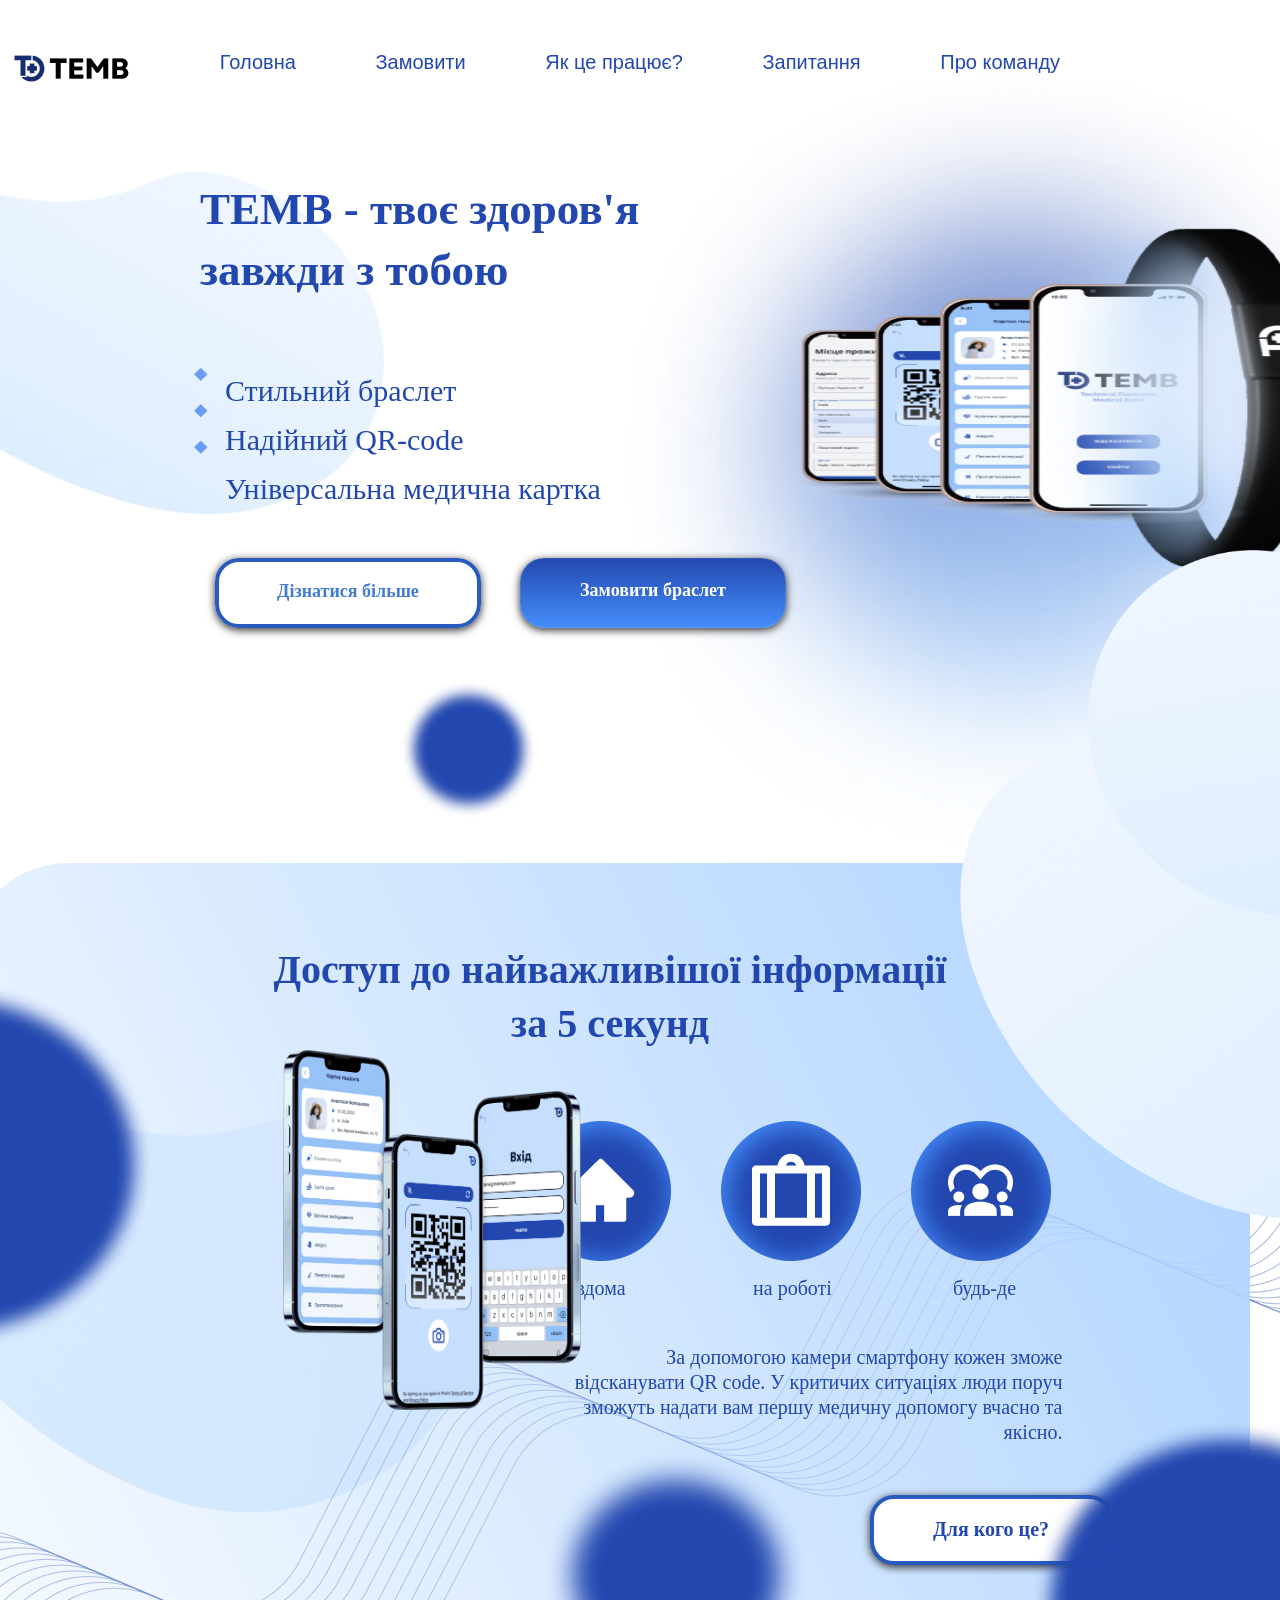
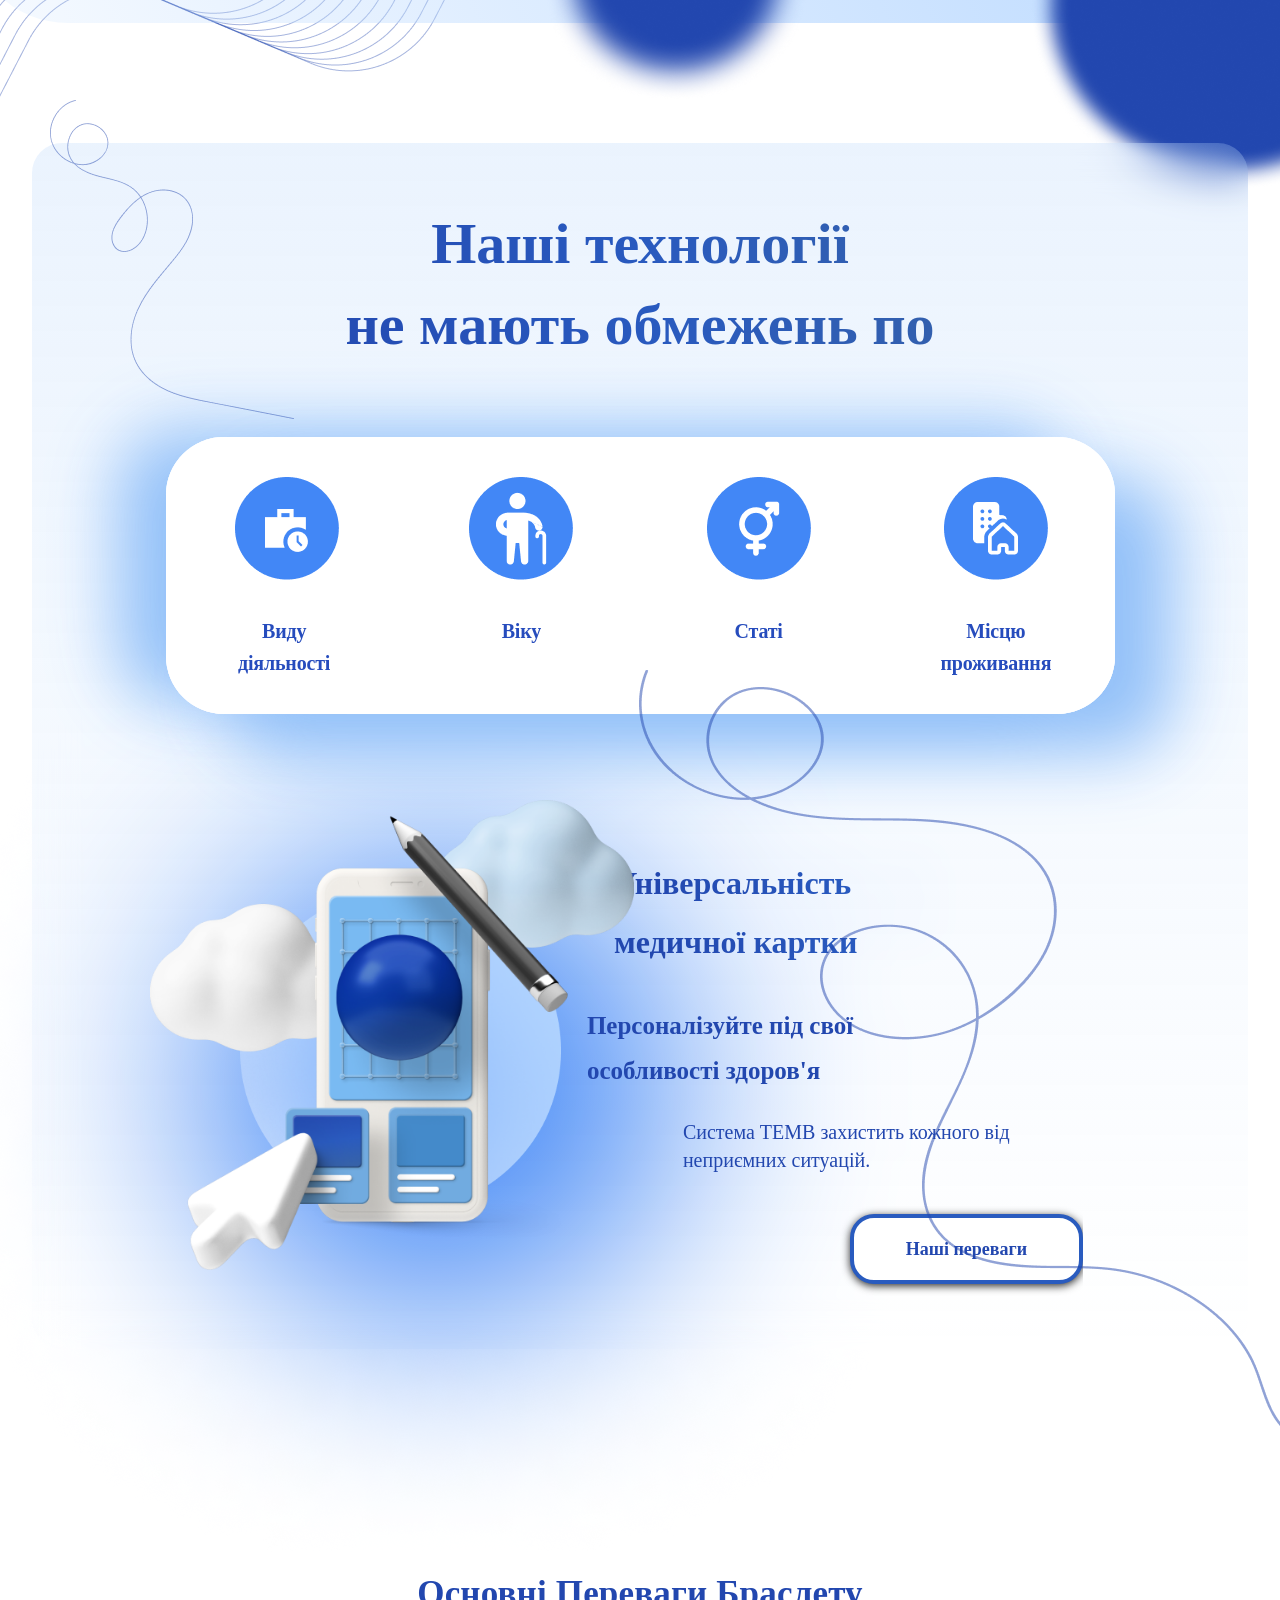
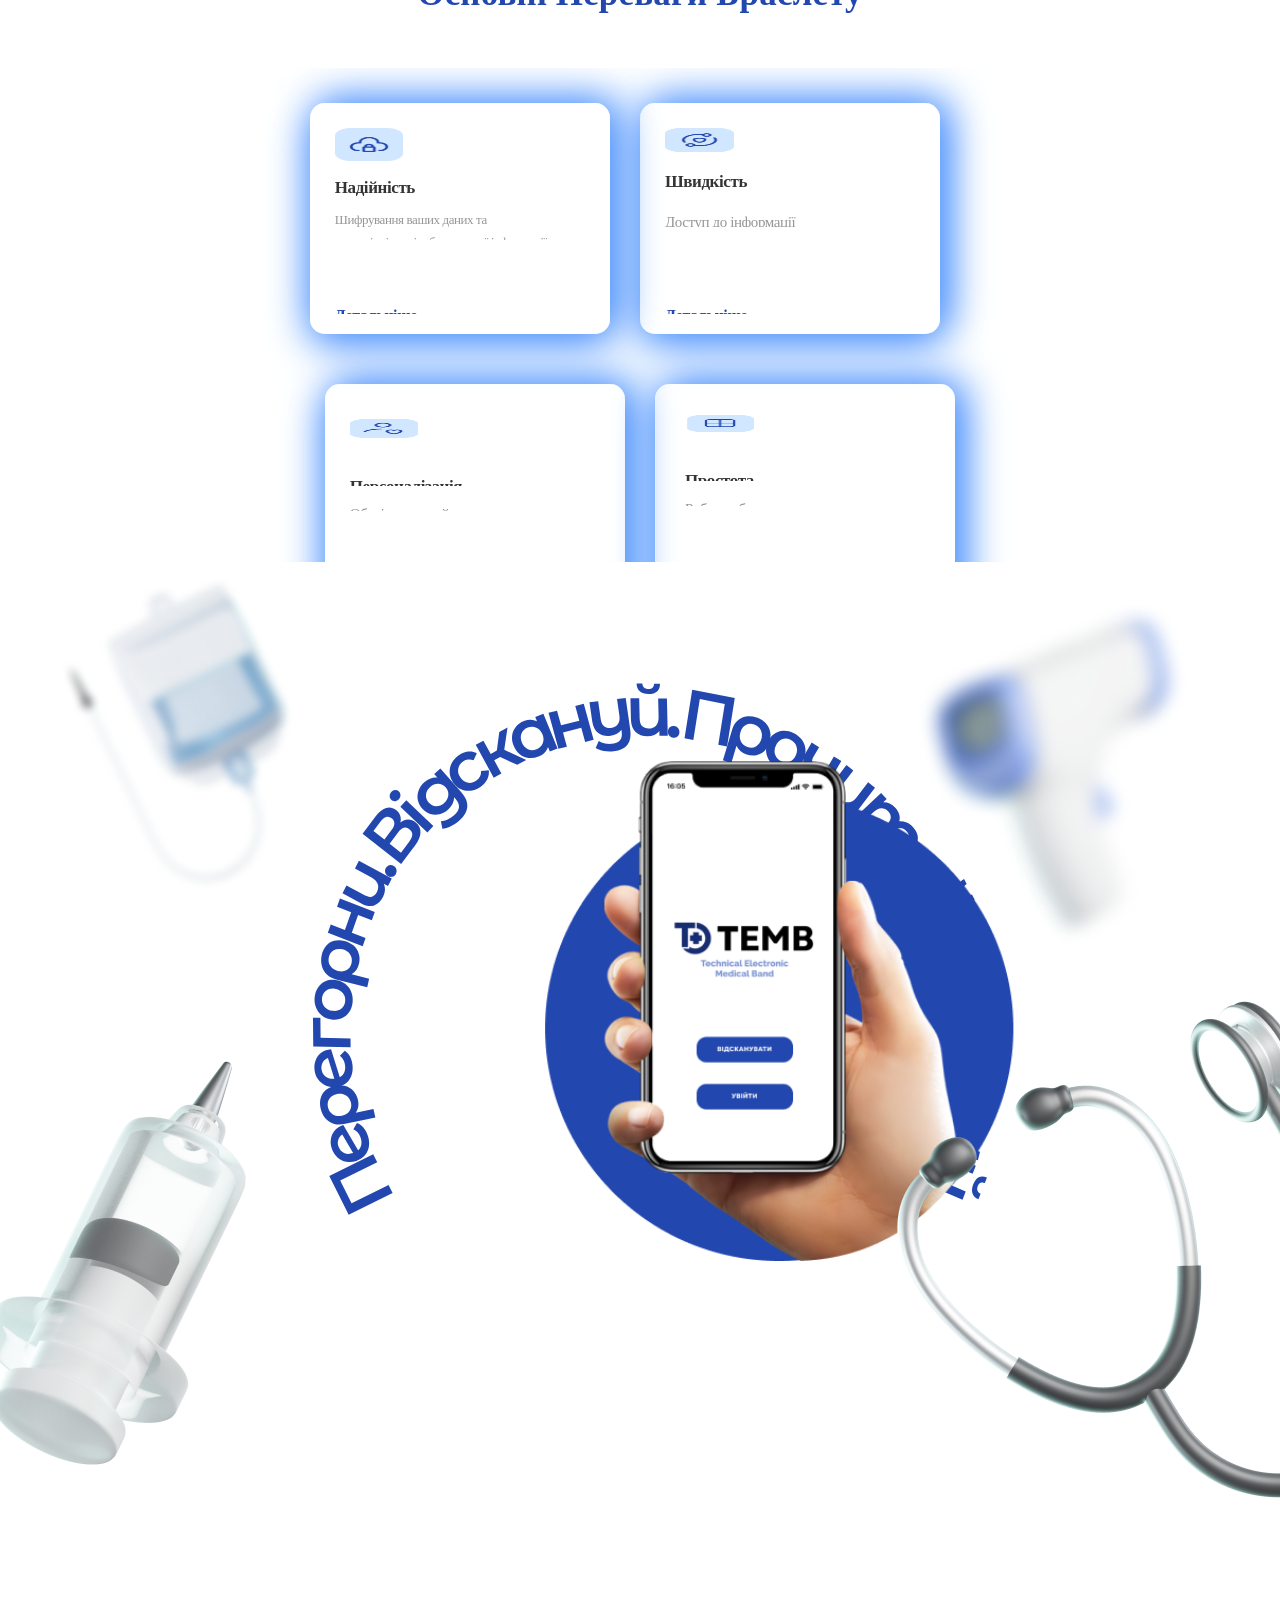
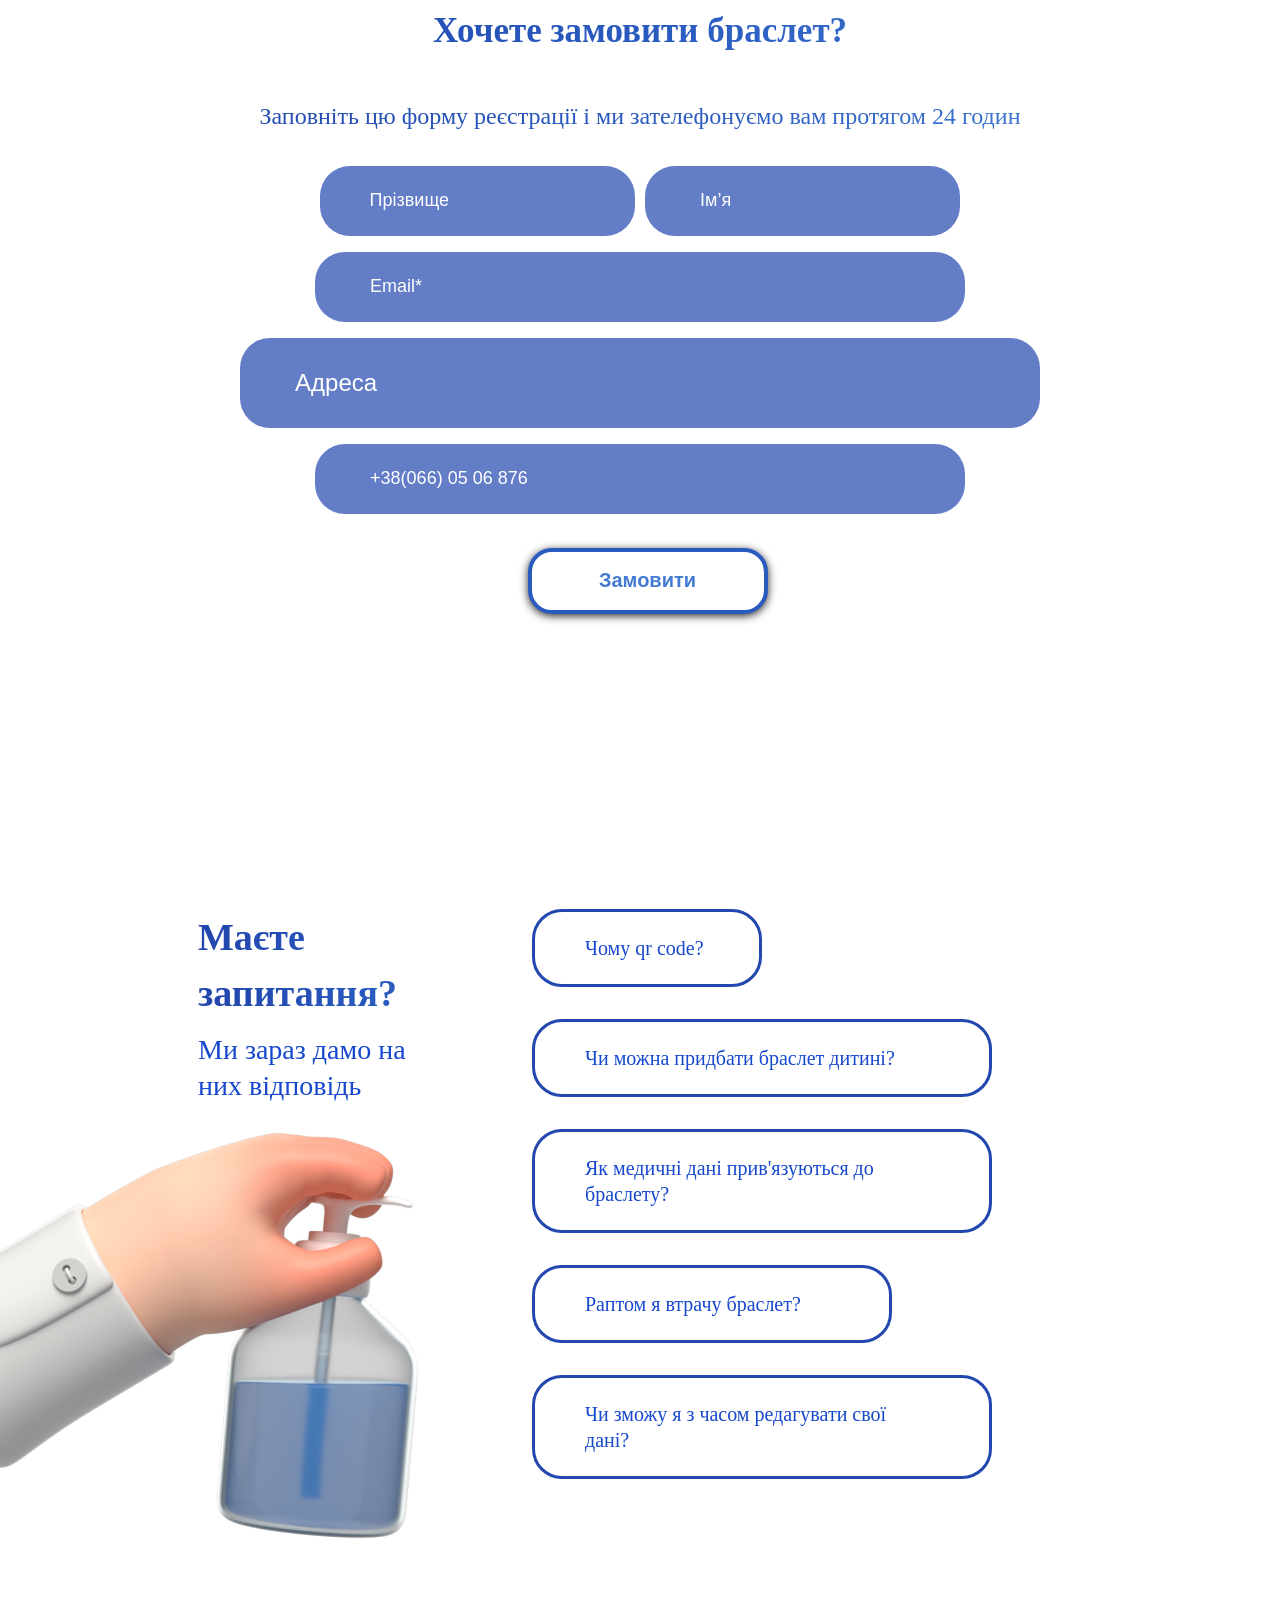
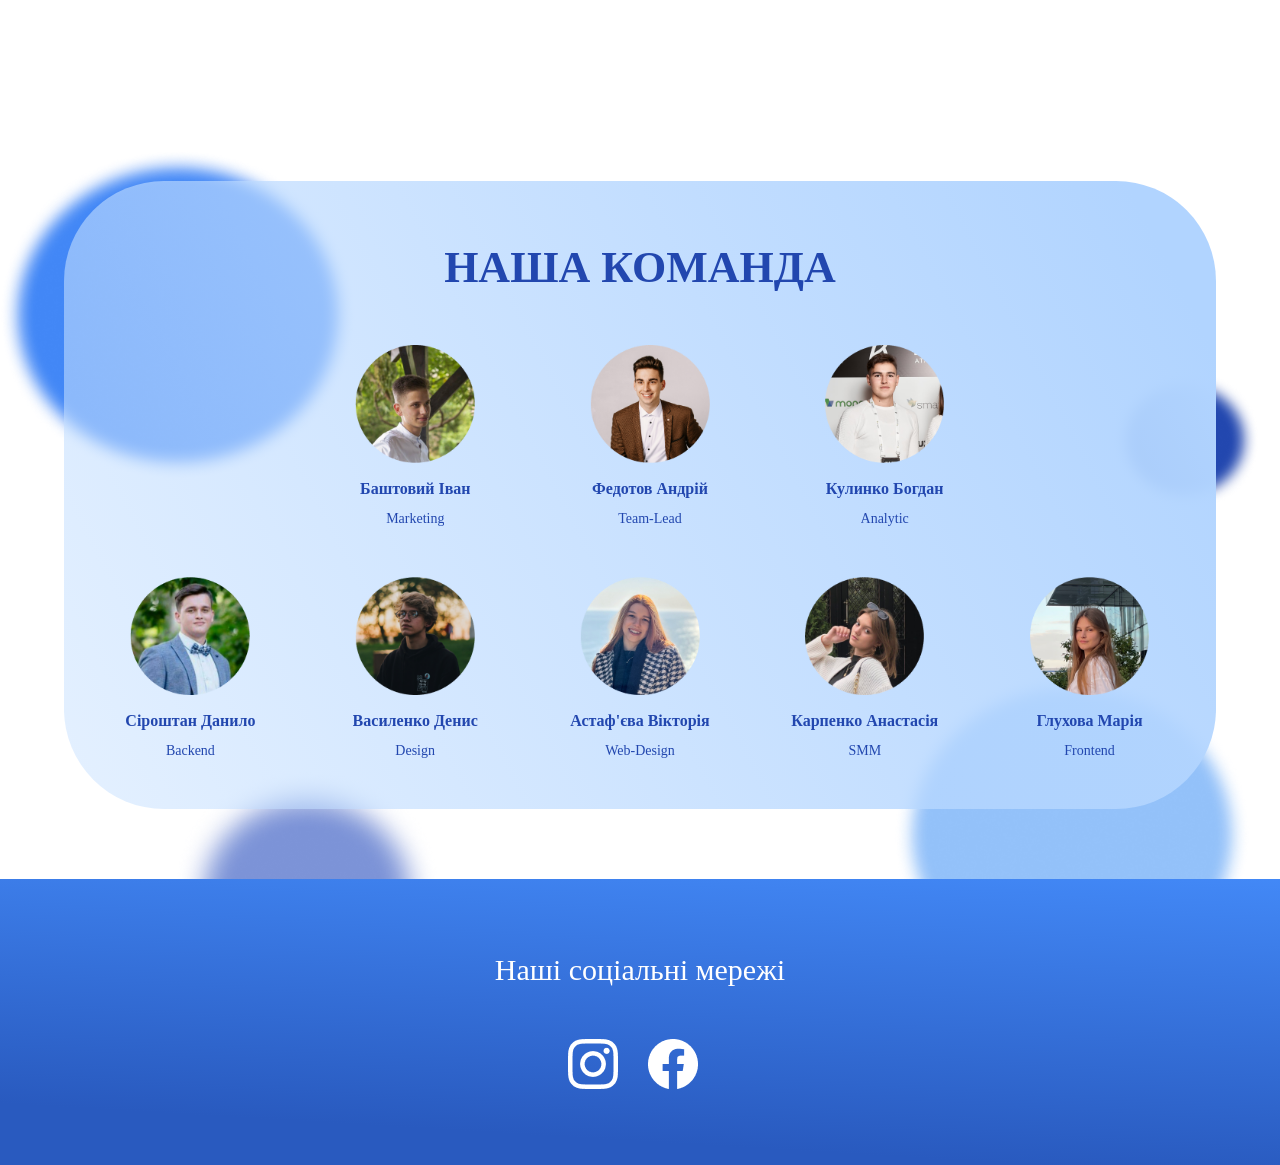
==== commit f2e6a13a: "Update index.html" ====
--- a/index.html
+++ b/index.html
@@ -289,7 +289,7 @@
         <a href="https://www.instagram.com/temb.ua/?igshid=NDBlY2NjN2I=" target="_blank"><img src="./instagram.png" alt="" class="instagramFooter"></a>
         <a href="https://www.facebook.com/temb.ukr" target="_blank"><img src="./facebook.png" alt="" class="facebookFooter"></a>
     </div>
-    <img src="./pointsFooter.png" alt="" class="pointsFooter">
+   
     
    </footer>
 
--- a/style.css
+++ b/style.css
@@ -1,7 +1,6 @@
 
 html {
-  font-family: 'Raleway', sans-serif;
-    font-size: 16px;
+  font-family: 'Montserrat Alternates', sans-serif;
 }
 
 *{
@@ -38,17 +37,14 @@
 }
 
 nav{
-    /* font-family: Inter; */
-    background-color: #ffffff;
     width: 75%;
-    border: 3px solid #2247AF;
     border-radius: 30px;
     display: flex;
     flex-direction: row;
     justify-content: space-around;	
     padding: 20px;
-    box-shadow:0px 2px 19px #2248af, inset 0px 0px 1px #ffffff;  
-    font-size: 24px;
+    /* box-shadow:0px 2px 19px #2248af, inset 0px 0px 1px #ffffff;   */
+    font-size: 20px;
     /* font-family: 'Gudea'; */
     font-weight: 400px;
     line-height: 120.00000476837158%;
@@ -66,11 +62,13 @@
 }
 
 .firstSection h1{
-    font-size: 60px;
-    font-style: normal;
-    font-weight: 800;
     color:#2247AF;
     padding-bottom: 50px;
+    font-family: 'Montserrat';
+    font-style: normal;
+    font-weight: 600;
+    font-size: 50px;
+    line-height: 61px;
 }
 
 .firstSection h2{
@@ -78,12 +76,11 @@
     left: 25px;
     padding-bottom: 30px;
     color: rgba(34, 71, 175, 1);
-    font-size: 35px;
+    font-family: 'Montserrat Alternates';
     font-style: normal;
-    /* font-family:Gudea; */
-    font-weight:500;
-    line-height: 120.00000476837158%;
-    font-stretch: normal;
+    font-weight: 400;
+    font-size: 24px;
+    line-height: 49px;
     text-decoration: none;
 }
 
@@ -94,23 +91,23 @@
 }
 
 .moreFirstSection{
-  padding:27px 11px; 
-  width: 311.97px;
-  height: 92px;
+  padding:20px 11px; 
+  width:321px;
+  height: 74px;
+  font-family: 'Montserrat Alternates';
   font-style: normal;
-  font-weight: 800;
+  font-weight: 600;
+  font-size: 20px;
+  line-height: 24px;
+  text-align: center;
   object-fit: cover;
-  text-decoration:none; 
-  text-align:center; 
+  text-decoration:none;
   border:solid 4px #295bbf; 
   -webkit-border-radius:24px;
   -moz-border-radius:24px; 
   border-radius: 24px; 
-  font-size: 25px;
-  /* font:25px Arial, Helvetica, sans-serif;  */
-  font-weight:bold; 
   color:#427ad4; 
-  background:#ffffff; 
+  /* background:#ffffff;  */
   -webkit-box-shadow:0px 2px 8px #2b2b2b, inset 0px 0px 1px #ffffff; 
   -moz-box-shadow: 0px 2px 8px #2b2b2b,  inset 0px 0px 1px #ffffff;  
   box-shadow:0px 2px 8px #2b2b2b, inset 0px 0px 1px #ffffff;
@@ -119,8 +116,9 @@
 
 .buttonFirstSection :first-child:hover{
   color: #ffffff;
-  border:solid 4px #ffffff; 
-  background-color: #2247AF;
+  border: solid 0px #ffffff;
+  background: linear-gradient(92.19deg, #2247AF -4.5%, #458DFC 100%);
+  box-shadow: inset 4px 4px 10px rgba(151, 195, 249, 0.7);
 }
 
 .buttonFirstSection :nth-child(2):hover{
@@ -137,7 +135,7 @@
     flex-direction: row;
     flex-wrap: nowrap;
     justify-content: space-between;
-    padding-top: 30px;
+    padding-top: 15px;
     padding-left: 15px;
     padding-right: 15px;
     padding-bottom: 15px;
@@ -145,18 +143,18 @@
 
 .orderFirstSection{
   color: rgba(255, 255, 255, 1);
-  width: 311.97px;
-  height: 92px;
-  font-size: 25px;
-  align-self: auto;
+  padding:20px 11px; 
+  width:321px;
+  height: 74px;
+  font-family: 'Montserrat Alternates';
+  font-style: normal;
+  font-weight: 600;
+  font-size: 20px;
+  line-height: 24px;
   text-align: center;
-  /* font-family: Inter; */
-  font-weight: 800;
-  line-height: normal;
-  font-stretch: normal;
   border-radius: 24px;
   text-decoration: none;
-  padding:27px 11px; 
+  padding:22px 11px; 
   border:none; 
   background-color:#2248af; 
   background-image: -moz-linear-gradient(top, #2248af 0%, #458efc 100%); 
@@ -172,252 +170,332 @@
 
 .phoneArmFirstSection{
     position: absolute;
-    top: 200px;
-    right: -3%;
-    width: 616px;
-    height: 482px;
+    top: 150px;
+    right: 12%;
+    width: 418px;
+    height: 475px;
 }
 
 .ellipseFirstSection{
     position: absolute;
-    top: 65px;
+    top: 200px;
     right: -15%;
     z-index: -2;
-    width: 55%;
+    width: 65%;
+    opacity: 70%;
 }
 
 
 .vectorFirstSection{
     position: absolute;
     top: 140px;
-    left: -10%;
+    left: -15%;
     z-index: -1;
-    width: 35%;
+    width: 45%;
 }
 
 .logo{
     position: absolute;
-    top: 50px;
-    left: 2%;
-}
-
-.pointsFirstSection{
-    position: absolute;
-    top: 130px;
-    left: 1%;
+    top: 43px;
+    left: 4%;
 }
 
 .vectorArmFirstSection{
     position: absolute;
-    top: 620px;
+    top: 750px;
     right: -3%;
-    z-index: 1;
+    z-index: -1;
     width: 20%;
+}
+
+.miniElipseFirstSection{
+  width: 138.03px;
+  height: 139.49px;
+  position: absolute;
+  top:680px;
+  left: 400.02px;
 }
 
 .pointsH2{
     position: absolute;
-    top: 385px;
-    left: 190px;
-    height: 120px;
+    top: 355px;
+    left: 195px;
+    height: 140px;
 }
 
 .secondSection{
     width: 100%;
     height: auto;
     display: flex;
+    align-items: center;
     flex-direction: column;
     justify-content: center;
-    padding-left: 16%;
+    z-index: -1;
+}
+
+.secondSectionContent{
+  display: flex;
+  flex-direction: column;
+  background: linear-gradient(242.6deg, #B1D4FF 6.07%, rgba(200, 225, 255, 0.17) 99.09%);
+  /* opacity: 0.8; */
+  width: 1285px;
+  height: 760px;
+  border-radius: 100px;
+
 }
 
 .secondSectionFirstText{
+  font-family: 'Montserrat Alternates';
+  font-style: normal;
+  font-weight: 600;
+  font-size: 44px;
+  line-height: 54px;
+  text-align: center;
+  color: #2247AF;
+  padding-bottom: 15px;
+  margin-top: 80px;
+  z-index: 1;
+  opacity: 1;
+}
+
+  .secondSectionSecondText{
+    width: 553px;
+    font-family: 'Montserrat Alternates';
+    font-style: normal;
+    font-weight: 400;
+    font-size: 16px;
+    line-height: 125%;
+    text-align: right;
     color: #2247AF;
-    font-size: 40px;
-    font-style: normal;
-    font-weight: 800;
-    line-height: 1.5;
-    padding-bottom: 15px;
-    margin-top: 30px;
-}
-
-  .animation {
-    margin-top: 67px;
-    margin-bottom: 17px;
-    width: 100%;
-    height: 95px;
-    /* background-image: url("./animationTextSmall.png"); */
-    background-image: url("./animationText.png");
-    animation: 20s anim1 infinite linear;
-    animation-delay: 2s;
- }
- @keyframes anim1 {
-    from {
-       background-position: 0 0;
-    }
-    to {
-       background-position: -1160px 0;
-    }
- }
- 
-
-
-  .secondSectionSecondText{
-    color: rgba(34, 71, 175, 1);
-    font-size: 22px;
-    align-self: auto;
-    font-style: normal;
-    text-align: justified;
-    /* font-family: Gudea; */
-    font-weight: 400px;
-    line-height: 125%;
-    font-stretch: normal;
-    text-decoration: none;
     padding-bottom: 50px;
+    padding-right: 50px;
   }
 
 .buttonSecondSection{
-  width: 285px;
-  height: 73px;
+  position: relative;
+  right: 2%;
+  width: 300px;
+  height: 67px;
   object-fit: cover;
   text-decoration:none; 
   text-align:center; 
+  /* padding:67px, 67px;  */
+  padding: 15px;
+  border:solid 4px #295bbf;
+  -webkit-border-radius:24px;
+  -moz-border-radius:24px; 
+  border-radius: 24px; 
+  font-family: 'Montserrat Alternates';
+  font-style: normal;
+  font-weight: 600;
+  font-size: 24px;
+  line-height: 29px;
+  background:#ffffff; 
+  -webkit-box-shadow:0px 2px 8px #2b2b2b, inset 0px 0px 1px #ffffff; 
+  -moz-box-shadow: 0px 2px 8px #2b2b2b,  inset 0px 0px 1px #ffffff;  
+  box-shadow:0px 2px 8px #2b2b2b, inset 0px 0px 1px #ffffff;
+  margin-bottom: 10px;
+  
+}
+
+.secondSection a:hover{
+  color: #ffffff;
+  border: solid 0px #ffffff;
+  background: #2247AF;
+  box-shadow: inset 4px 4px 10px rgba(151, 195, 249, 0.7);
+}
+
+.secondSectionMainContent{
+  display: flex;
+  flex-direction: column;
+  width: 100%;
+  align-items: flex-end;
+  padding-right: 140px;
+  /* text-align: right; */
+}
+
+.icons{
+  display: flex;
+  flex-direction: row;
+  flex-wrap: wrap;
+  width: 582px;
+  margin-top: 60px;
+  margin-bottom: 45px;
+}
+
+.icons img{
+  margin-right:50px;
+}
+
+.icons p{
+  font-family: 'Montserrat Alternates';
+  font-style: normal;
+  font-weight: 400;
+  font-size: 20px;
+  line-height: 24px;
+  text-align: center;
+  color: #2247AF;
+  margin-right: 52px;
+  margin-top: 15px;
+  width: 140px;
+}
+
+.vectorSecondSection{
+    position: absolute;
+    top: 1120px;
+    left: -7%;
+    z-index: -2;
+    width: 47%;
+}
+
+.vectorSecondSectionBackIphone{
+    position: absolute;
+    top: 800px;
+    right: -20%;
+    z-index: -1;
+    width: 50%;
+}
+
+.iphoneSecondSection{
+  position: absolute;
+  top:1050px ;
+  left: 282.75px;
+  width: 298px;
+  height: 360.25px;
+}
+
+.Ellipse6{
+  position: absolute;
+  top:980px ;
+  left: -111px;
+  z-index: -1;
+}
+
+.Ellipse5{
+  position: absolute;
+  top: 1450px;
+  left: 543px;
+  z-index: -1;
+}
+
+.Ellipse2{
+  position: absolute;
+  top: 1420px;
+  right: 0px;
+  z-index: -1;
+}
+
+.linesSecondSection{
+  position: absolute;
+  top: 820px;
+  left: 0px;
+  z-index: -2;
+  opacity: 0.8;
+}
+
+.thirdSection h1{
+  width: 469px;
+  font-family: 'Montserrat Alternates';
+  font-style: normal;
+  font-weight: 700;
+  font-size: 48px;
+  line-height: 59px;
+  background: linear-gradient(260.14deg, #3762A6 10.72%, #295ABF 49.17%, #2247AF 89.04%);
+  -webkit-background-clip: text;
+  -webkit-text-fill-color: transparent;
+  background-clip: text;
+  text-fill-color: transparent;
+  margin-top:40px;
+  margin-bottom: 31px;
+}
+
+.thirdSection h2{
+  width: 496px;
+  font-family: 'Montserrat Alternates';
+  font-style: normal;
+  font-weight: 600;
+  font-size: 32px;
+  line-height: 45px;
+  color: #2247AF;
+  padding-bottom: 25px;
+}
+
+.aboutThirdSection{
+  width: 350px;
+  font-family: 'Montserrat Alternates';
+  font-style: normal;
+  font-weight: 500;
+  font-size: 16px;
+  line-height: 140%;
+  color: #2247AF;
+  margin-bottom: 40px;
+}
+
+.button{
+  font-family: 'Montserrat Alternates';
+  font-style: normal;
+  font-weight: 600;
+  font-size: 25px;
+  line-height: 30px;
+  text-align: center;
+  width: 300px;
+  height: 72.86px;
+  text-decoration:none; 
   padding:16px 11px; 
   border:solid 4px #295bbf; 
   -webkit-border-radius:24px;
   -moz-border-radius:24px; 
   border-radius: 24px; 
-  font-size: 25px;
-  /* font:25px Arial, Helvetica, sans-serif;  */
-  font-weight:bold; 
-  color:#427ad4; 
   background:#ffffff; 
   -webkit-box-shadow:0px 2px 8px #2b2b2b, inset 0px 0px 1px #ffffff; 
   -moz-box-shadow: 0px 2px 8px #2b2b2b,  inset 0px 0px 1px #ffffff;  
   box-shadow:0px 2px 8px #2b2b2b, inset 0px 0px 1px #ffffff;
-  margin-bottom: 10px;
-}
-
-.secondSection a:hover{
-  color: #ffffff;
-  border: solid 4px #ffffff;
-  background-color: #2247AF;;
-}
-
-.iphone13SecondSection{
-    position: absolute;
-    top: 920px;
-    right: 15%;
-    z-index: 2;
-    width: 32%;
-}
-
-.vectorSecondSection{
-    position: absolute;
-    top: 1120px;
-    left: -7%;
-    z-index: -1;
-    width: 47%;
-}
-
-.vectorSecondSectionBackIphone{
-    position: absolute;
-    top: 800px;
-    right: -20%;
-    z-index: 1;
-    width: 58%;
-}
-
-.thirdSection h1{
-  color: #2247AF;
-  width: 100%;
-  height: auto;
-  font-size: 48px;
-  align-self: auto;
-  text-align: center;
-  /* font-family: Inter; */
-  font-weight: 800;
-  line-height: normal;
-  font-stretch: normal;
-  text-decoration: none;
-  margin-top: 60px;
-}
-
-.thirdSection h2{
-  color: rgba(34, 71, 175, 1);
-  width: 521px;
-  height: auto;
-  font-size: 36px;
-  align-self: auto;
-  font-style: normal;
-  text-align: right;
-  /* font-family: Inter; */
-  font-weight: 800;
-  line-height: 45px;
-  font-stretch: normal;
-  text-decoration: none;
-  padding-bottom: 25px;
-  margin-left: 15px;
-}
-
-.aboutThirdSection{
-  color: rgba(34, 71, 175, 1);
-  width: 446px;
-  height: auto;
-  font-size: 24px;
-  align-self: auto;
-  font-style: normal;
-  text-align: right;
-  /* font-family: Gudea; */
-  font-weight: 400px;
-  line-height: 139.9999976158142%;
-  font-stretch: normal;
-  text-decoration: none;
-  padding-bottom: 57px;
-  margin-left: 15px;
-  position: relative;
-  right: -70px;
-}
-
-.button{
-    width: 280px;
-    height: 73px;
-    object-fit: cover;
-    text-decoration:none; 
-    text-align:center; 
-    padding:16px 11px; 
-    border:solid 4px #295bbf; 
-    -webkit-border-radius:24px;
-    -moz-border-radius:24px; 
-    border-radius: 24px; 
-    font:25px Arial, Helvetica, sans-serif; 
-    font-weight:bold; 
-    color:#427ad4; 
-    background:#ffffff; 
-    -webkit-box-shadow:0px 2px 8px #2b2b2b, inset 0px 0px 1px #ffffff; 
-    -moz-box-shadow: 0px 2px 8px #2b2b2b,  inset 0px 0px 1px #ffffff;  
-    box-shadow:0px 2px 8px #2b2b2b, inset 0px 0px 1px #ffffff;
-    margin-bottom: 15px;
-    margin-left: 15px; 
-    position: relative;
-    right: -210px;
+  margin-bottom: 15px;
+  margin-left: 10px;
   }
 
   .thirdSection a:hover{
     color: #ffffff;
-    border: solid 4px #ffffff;
-    background-color: #2247AF;;
+    border: solid 0px #ffffff;
+    background: #2247AF;
+    box-shadow: inset 4px 4px 10px rgba(151, 195, 249, 0.7);
   }
 
   .thirdSection{
     width: 100%;
     height: auto;
-    margin-top:200px;
+    margin-top:120px;
     display: flex;
     align-items: center;
     flex-direction: column;
     justify-content: center;
     margin-bottom: 150px;
+  }
+
+  .thirdSectionContent{
+    background: linear-gradient(360deg, rgba(255, 255, 255, 0.0001) 0%, rgba(147, 193, 249, 0.19) 100%);
+    backdrop-filter: blur(20px);
+    border-radius: 30px;
+    display: flex;
+    flex-direction: column;
+    width: 95%;
+    align-items:center;
+  }
+
+  .thirdSectionMainText{
+    width: 1036px;
+    font-family: 'Montserrat Alternates';
+    font-style: normal;
+    font-weight: 600;
+    font-size: 58px;
+    line-height: 140%;
+    background: linear-gradient(260.14deg, #3762A6 10.72%, #295ABF 49.17%, #2247AF 89.04%);
+    -webkit-background-clip: text;
+    -webkit-text-fill-color: transparent;
+    background-clip: text;
+    text-fill-color: transparent;
+    text-align: center;
+    margin-top: 60px;
   }
 
   .thirdSectionText{
@@ -426,172 +504,321 @@
     display: flex;
     flex-direction: column;
     position: relative;
-    right: -20%;
+    right: -22%;
     top:100px;
     padding-top: 40px;
     margin-bottom: 150px;
   }
 
-
-  .iphone13Pro{
+  .thirdSectionAnimation{
+    width: 949px;
+    display: flex;
+    flex-direction: row;
+    background-color: #fff;
+    border-radius: 58px;
+    height: 276.39px;
+    box-shadow:59px 40px 70px #93C1F9, inset 0px 0px 1px #ffffff,
+    -49px -8px 70px #93C1F9, inset 0px 0px 1px #ffffff;
+    margin-top: 72px;
+    z-index: 2;
+  }
+
+  .thirdSectionAnimationFirst{
+    width: 237.66px;
+    height: 276.39px;
+    background-color: #fff;
+    border-radius: 48px;
+    display: flex;
+    flex-direction: column;
+    align-items: center;
+    z-index: 2;
+  }
+
+  .active{
+    height: 322.85px;
+    background-color: #264CBD;
+    position:relative;
+    top: -25px;
+  }
+
+
+  .thirdSectionAnimationSecond{
+    width: 237.66px;
+    height: 276.39px;
+    background-color: #fff;
+    border-radius: 48px;
+    display: flex;
+    flex-direction: column;
+    align-items: center;
+  }
+
+  .thirdSectionAnimationThird{
+    width: 237.66px;
+    height: 276.39px;
+    background-color: #fff;
+    border-radius: 48px;
+    display: flex;
+    flex-direction: column;
+    align-items: center;
+  }
+
+  .thirdSectionAnimationFourth{
+    width: 237.66px;
+    height: 276.39px;
+    background-color: #fff;
+    border-radius: 48px;
+    display: flex;
+    flex-direction: column;
+    align-items: center;
+  }
+
+  .thirdSectionAnimationFirst img{
+      margin-top: 40px;
+    
+  }
+
+  .thirdSectionAnimationFirst p{
+    font-family: 'Montserrat Alternates';
+    font-style: normal;
+    font-weight: 600;
+    font-size: 20px;
+    line-height: 32px;
+    text-align: center;
+    letter-spacing: -0.2px;
+    color: #264CBD;
+    margin-top: 34.5px;
+  }
+
+
+  .thirdSectionAnimationSecond img{
+    margin-top: 40px;
+  
+}
+
+.thirdSectionAnimationSecond p{
+  font-family: 'Montserrat Alternates';
+  font-style: normal;
+  font-weight: 600;
+  font-size: 20px;
+  line-height: 32px;
+  text-align: center;
+  letter-spacing: -0.2px;
+  color: #264CBD;
+  margin-top: 34.5px;
+}
+
+.thirdSectionAnimationThird img{
+  margin-top: 40px;
+
+}
+
+.thirdSectionAnimationThird p{
+font-family: 'Montserrat Alternates';
+font-style: normal;
+font-weight: 600;
+font-size: 20px;
+line-height: 32px;
+text-align: center;
+letter-spacing: -0.2px;
+color: #264CBD;
+margin-top: 34.5px;
+}
+
+.thirdSectionAnimationFourth img{
+  margin-top: 40px;
+
+}
+
+.thirdSectionAnimationFourth p{
+font-family: 'Montserrat Alternates';
+font-style: normal;
+font-weight: 600;
+font-size: 20px;
+line-height: 32px;
+text-align: center;
+letter-spacing: -0.2px;
+color: #264CBD;
+margin-top: 34.5px;
+}
+
+  .EllipseThirdSection{
     position: absolute;
-    top: 1900px;
-    left: 170px;
-    width: 29%;
-  }
-
-  .ellipseThirdSection{
-    width: 62%;
-    height: auto;
+    top:2200px ;
+    left: -50px;
+    z-index: -3;
+  }
+
+  .ovalThirdSection{
     position: absolute;
-    top: 1800px;
-    left: -2%;
-    z-index: -1;
-  }
-
-  .vectorThirdSection{
+    top:2490px ;
+    left: 240px;
+    width: 321px;
+    height: 321px;
+  }
+
+  .firstPhoneThirdSection{
     position: absolute;
-    top: 1980px;
-    right: -10%;
-    z-index: -1;
-    width:45%;
+    top:2400px ;
+    left: 150px;
+    width: 484px;
+    height: 470px;
+  }
+
+  .firstLineThirdSection{
+    position: absolute;
+    top: 1700px;
+    left: 50px;
+    width: 244px;
+    height: 319px;
+    /* z-index:1; */
+  } 
+
+  .secondLineThirdSection{
+    position: absolute;
+    top: 2270px;
+    right: 0px;
   }
 
   .fourthSection{
     width: 100%;
     height: auto;
-    margin-top: 250px;
     display: flex;
     flex-direction: column;
     align-items: center;
     justify-content: center;
-
   }
 
   .fourthSection h1{
-    background: linear-gradient(to top right,#2247AF,#4b83de);
-    -webkit-background-clip: text;
-    -webkit-text-fill-color: transparent;
-    color: #0B2349;
-    width: 100%;
-    height: auto;
+    font-family: 'Montserrat Alternates';
+    font-style: normal;
+    font-weight: 600;
     font-size: 40px;
-    align-self: auto;
+    line-height: 49px;
     text-align: center;
-    /* font-family: Inter; */
-    font-weight: 800;
-    line-height: normal;
-    font-stretch: normal;
-    text-decoration: none;
+    letter-spacing: 0.005em;
+    text-transform: capitalize;
+    color: #2247AF;
     margin-top: 50px;
+    margin-bottom: 50px;
   }
 
   .consultationH2{
-    color: #2247AF;
-    font-size: 20px;
+    font-family: 'Montserrat Alternates';
     font-style: normal;
-    font-weight: 800;
-    /* font-family: Inter; */
-    line-height: 56px;
-    text-decoration: none;
+    font-weight: 600;
+    font-size: 22px;
+    line-height: 30px;
+    letter-spacing: -0.408px;
+    color: #343434;
     margin-left: 5px;
-    height: 59px;
+    margin-top: 24px;
+    margin-bottom: 16px;
   }
 
   .consultationText{
-    font-size: 16px;
-    color: rgba(34, 71, 175, 1);
-    align-self: auto;
+    font-family: 'Montserrat Alternates';
     font-style: normal;
-    text-align: left;
-    /* font-family: Gudea; */
-    font-weight: 400px;
-    line-height: 28px;
-    font-stretch: normal;
-    text-decoration: none;
+    font-weight: 500;
+    font-size: 13px;
+    line-height: 170%;
+    letter-spacing: -0.41px;
+    color: #969696;
     margin-left: 5px;
+    margin-bottom: 79px;
   }
 
   .consultationImg{
-    width: 68.68px;
-    height: 86.41px;
-    margin-bottom: 20px;
+    width: 64px;
+    height: 64px;
+    /* margin-bottom: 20px; */
     margin-left: 5px;
   }
 
   .consultation{
-    width: 360.24px;
-    height: 260.89px;
-    border-radius: 20px;
-    -webkit-box-shadow:9px 20px 20px #5597FC, inset 0px 0px 1px #ffffff,9px -8px 20px #5597FC, inset 0px 0px 1px #ffffff; 
-    -moz-box-shadow: 9px 20px 20px #5597FC,  inset 0px 0px 1px #ffffff,9px -8px 20px #5597FC, inset 0px 0px 1px #ffffff;
-    box-shadow:9px 20px 20px #5597FC, inset 0px 0px 1px #ffffff,
-    9px -8px 20px #5597FC, inset 0px 0px 1px #ffffff;
+    width: 276px;
+    height: 344px;
+    border-radius: 15px;
+    -webkit-box-shadow:0px 10px 40px #5597FC, inset 0px 0px 1px #ffffff,9px -5px 40px #5597FC, inset 0px 0px 1px #ffffff; 
+    -moz-box-shadow: 0px 10px 40px #5597FC,  inset 0px 0px 1px #ffffff,9px -5px 40px #5597FC, inset 0px 0px 1px #ffffff;
+    box-shadow:0px 10px 40px #5597FC, inset 0px 0px 1px #ffffff,
+    9px -5px 40px #5597FC, inset 0px 0px 1px #ffffff;
     display: flex;
     flex-direction: column;
     padding: 25px;
-    padding-top: 30px;
-    margin-right: 30px;
-    margin-bottom: 30px;
+    padding-top: 30px; 
+    /* margin-right: 30px;*/
+    margin-bottom: 50px; 
     
   }
 
   .tracking{
-    width: 360.24px;
-    height: 260.89px;
-    border-radius: 20px;
-    -webkit-box-shadow:9px 20px 20px #5597FC, inset 0px 0px 1px #ffffff,9px -8px 20px #5597FC, inset 0px 0px 1px #ffffff; 
-    -moz-box-shadow: 9px 20px 20px #5597FC,  inset 0px 0px 1px #ffffff,9px -8px 20px #5597FC, inset 0px 0px 1px #ffffff;
-    box-shadow:9px 20px 20px #5597FC, inset 0px 0px 1px #ffffff,
-    9px -8px 20px #5597FC, inset 0px 0px 1px #ffffff;
+    width: 276px;
+    height: 344px;
+    border-radius: 15px;
+    -webkit-box-shadow:0px 10px 40px #5597FC, inset 0px 0px 1px #ffffff,9px -5px 40px #5597FC, inset 0px 0px 1px #ffffff; 
+    -moz-box-shadow: 0px 10px 40px #5597FC,  inset 0px 0px 1px #ffffff,9px -5px 40px #5597FC, inset 0px 0px 1px #ffffff;
+    box-shadow:0px 10px 40px #5597FC, inset 0px 0px 1px #ffffff,
+    9px -5px 40px #5597FC, inset 0px 0px 1px #ffffff;
     display: flex;
     flex-direction: column;
     padding: 20px;
     padding-top: 30px;
-    margin-bottom: 30px;
     z-index: 1;
     background-color: #ffffff;
+    margin-bottom: 50px; 
+    margin-right: 30px;
   }
 
   .trackingH2{
-    color: rgba(34, 71, 175, 1);
-    font-size: 20px;
+    font-family: 'Montserrat Alternates';
     font-style: normal;
-    /* font-family: Inter; */
-    font-weight: 800;
-    line-height: 56px;
-    font-stretch: normal;
-    text-decoration: none;
+    font-weight: 600;
+    font-size: 22px;
+    line-height: 30px;
+    letter-spacing: -0.408px;
+    color: #343434;
     margin-top: -10px;
     margin-left: 5px;
-    height: 59px;
+    height: auto;
+    margin-top: 24px;
+    margin-bottom: 16px;
   }
 
   .trackingText{
-    color: rgba(34, 71, 175, 1);
-    font-size: 14px;
-    align-self: auto;
+    font-family: 'Montserrat Alternates';
     font-style: normal;
-    text-align: left;
-    /* font-family: Gudea; */
-    font-weight: 400px;
-    line-height: 28px;
-    font-stretch: normal;
-    text-decoration: none;
+    font-weight: 500;
+    font-size: 13px;
+    line-height: 170%;
+    letter-spacing: -0.41px;
+    color: #969696; 
     margin-left: 5px;
-    height: 57px;
+    height: auto;
+    margin-bottom: 79px;
   }
 
   .trackingImg{
-    width: 68.68px;
-    height: 86.41px;
-    margin-bottom: 20px;
+    width: 64px;
+    height: 64px;
+    /* margin-bottom: 20px; */
     margin-left: 5px;
   }
 
+  .aTracking{
+    font-family: 'Montserrat Alternates';
+    font-style: normal;
+    font-weight: 600;
+    font-size: 16px;
+    line-height: 20px;  
+    letter-spacing: -0.408px;
+    text-decoration-line: underline;
+    color: #2247AF;
+    margin-left: 5px;
+  }
+
   .Advantages{
-    width: 1000px;
-    height:auto;
+    width: 1500px;
+    height:494px;
     display: flex;
     flex-direction: row;
     flex-wrap: wrap;
@@ -602,105 +829,101 @@
   }
 
   .detailInfo{
-    width: 360.24px;
-    height: 260.89px;
-    border-radius: 20px;
-    -webkit-box-shadow:9px 20px 20px #5597FC, inset 0px 0px 1px #ffffff,9px -8px 20px #5597FC, inset 0px 0px 1px #ffffff; 
-    -moz-box-shadow: 9px 20px 20px #5597FC,  inset 0px 0px 1px #ffffff,9px -8px 20px #5597FC, inset 0px 0px 1px #ffffff;
-    box-shadow:9px 20px 20px #5597FC, inset 0px 0px 1px #ffffff,
-    9px -8px 20px #5597FC, inset 0px 0px 1px #ffffff;
+    width: 276px;
+    height: 344px;
+    border-radius: 15px;
+    -webkit-box-shadow:0px 10px 40px #5597FC, inset 0px 0px 1px #ffffff,9px -5px 40px #5597FC, inset 0px 0px 1px #ffffff; 
+    -moz-box-shadow: 0px 10px 40px #5597FC,  inset 0px 0px 1px #ffffff,9px -5px 40px #5597FC, inset 0px 0px 1px #ffffff;
+    box-shadow:0px 10px 40px #5597FC, inset 0px 0px 1px #ffffff,
+    9px -5px 40px #5597FC, inset 0px 0px 1px #ffffff;
     display: flex;
     flex-direction: column;
     padding: 20px;
     padding-top: 30px;
-    margin-bottom: 50px;
+    margin-bottom: 50px; 
+    margin-right: 30px;
     
   }
 
   .detailInfoImg{
-    width: 68.68px;
-    height: 86.41px;
-    margin-bottom: 40px;
+    width: 64px;
+    height:64px;
+    /* margin-bottom: 40px; */
     margin-left: 5px;
   }
 
   .detailInfoH2{
-    color: rgba(34, 71, 175, 1);
-    font-size: 20px;
-    align-self: auto;
+    font-family: 'Montserrat Alternates';
     font-style: normal;
-    text-align: left;
-    /* font-family: Inter; */
-    font-weight: 800;
-    line-height: 56px;
-    font-stretch: normal;
-    text-decoration: none;
+    font-weight: 600;
+    font-size: 22px;
+    line-height: 30px;
+    letter-spacing: -0.408px;
+    color: #343434;
     margin-left: 5px;
+    margin-top: 24px;
+    margin-bottom: 16px;
   }
 
   .detailInfoText{
-    color: rgba(34, 71, 175, 1);
-    font-size: 16px;
-    align-self: auto;
+    font-family: 'Montserrat Alternates';
     font-style: normal;
-    text-align: left;
-    /* font-family: Gudea; */
-    font-weight: 400px;
-    line-height: 28px;
-    font-stretch: normal;
-    text-decoration: none;
+    font-weight: 500;
+    font-size: 13px;
+    line-height: 170%;
+    letter-spacing: -0.41px;
+    color: #969696;
     margin-left: 5px;
+    margin-bottom: 79px;
 }
 
 .emergencyCare{
-    width: 360.24px;
-    height: 260.89px;
-    border-radius: 20px;
-    -webkit-box-shadow:9px 20px 20px #5597FC, inset 0px 0px 1px #ffffff,9px -8px 20px #5597FC, inset 0px 0px 1px #ffffff; 
-    -moz-box-shadow: 9px 20px 20px #5597FC,  inset 0px 0px 1px #ffffff,9px -8px 20px #5597FC, inset 0px 0px 1px #ffffff;
-    box-shadow:9px 20px 20px #5597FC, inset 0px 0px 1px #ffffff,
-    9px -8px 20px #5597FC, inset 0px 0px 1px #ffffff; 
+    width: 276px;
+    height: 344px;
+    border-radius: 15px;
+    -webkit-box-shadow:0px 10px 40px #5597FC, inset 0px 0px 1px #ffffff,9px -5px 40px #5597FC, inset 0px 0px 1px #ffffff; 
+    -moz-box-shadow: 0px 10px 40px #5597FC,  inset 0px 0px 1px #ffffff,9px -5px 40px #5597FC, inset 0px 0px 1px #ffffff;
+    box-shadow:0px 10px 40px #5597FC, inset 0px 0px 1px #ffffff,
+    9px -5px 40px #5597FC, inset 0px 0px 1px #ffffff;
     display: flex;
     flex-direction: column;
     padding: 20px;
     padding-top: 30px;
-    margin-bottom: 50px;
-    margin-left: 30px;
+    margin-bottom: 50px; 
+    margin-right: 30px;
 }
 
 .emergencyCareImg{
-    width: 68.68px;
-    height: 50.94px;
-    margin-bottom: 40px;
-    margin-top: 30px;
+    width: 64px;
+    height: 64px;
+    /* margin-bottom: 40px; */
+    /* margin-top: 30px; */
     margin-left: 5px;
 }
 
 .emergencyCareH2{
-    color: rgba(34, 71, 175, 1);
-    font-size: 20px;
-    align-self: auto;
-    text-align: left;
-    /* font-family: Inter; */
-    font-weight: 800;
-    line-height: 56px;
-    font-stretch: normal;
-    text-decoration: none;
-    margin-left: 5px;
+  font-family: 'Montserrat Alternates';
+  font-style: normal;
+  font-weight: 600;
+  font-size: 22px;
+  line-height: 30px;
+  letter-spacing: -0.408px;
+  color: #343434;
+  margin-left: 5px;
+  margin-top: 24px;
+  margin-bottom: 16px;
 }
 
 .emergencyCareText{
-  color: rgba(34, 71, 175, 1);
-  font-size: 16px;
-  align-self: auto;
+  font-family: 'Montserrat Alternates';
   font-style: normal;
-  text-align: left;
-  /* font-family: Gudea; */
-  font-weight: 400px;
-  line-height: 28px;
-  font-stretch: normal;
-  text-decoration: none;
+  font-weight: 500;
+  font-size: 13px;
+  line-height: 170%;
+  letter-spacing: -0.41px;
+  color: #969696;
   margin-left: 5px;
+  margin-bottom: 79px;
 }
 
 .pointsFourthSection{
@@ -709,6 +932,47 @@
   right:27.5%; 
   z-index: -1;
 }
+
+
+.roundTextDiv{
+  width: 100%;
+  display: flex;
+  justify-content: center;
+}
+
+.roundTextIphone{
+  width: 588.86px;
+  height: 610.78px;
+  position: absolute;
+  /* left: calc(50vw - 270.86px); */
+  left: 490px;
+  top: 3850px;
+}
+
+.infusion{
+  position: absolute;
+  top: 3700px;
+}
+
+.thermoGun{
+  position: absolute;
+  top: 3750px;
+  right: 0%;
+}
+
+.syringe{
+  position: absolute;
+  top: 4200px;
+  
+}
+
+.stetoscope{
+  position: absolute;
+  top: 4100px;
+  right: 0%;
+}
+
+
 
 .fifthSection{
     width: 100%;
@@ -722,25 +986,29 @@
 }
 
 .fifthSection h1{
+  font-family: 'Montserrat Alternates';
+  font-style: normal;
+  font-weight: 600;
+  font-size: 48px;
+  line-height: 100%;
   background: linear-gradient(260.14deg, #427BD5 10.72%, #295ABF 49.17%, #2247AF 89.04%);
   -webkit-background-clip: text;
   -webkit-text-fill-color: transparent;
   background-clip: text;
   width: 100%;
-  height: auto;
-  font-size: 45px;
-  align-self: auto;
+  height: 58px;
   text-align: center;
-  /* font-family: Inter; */
-  font-weight: 800;
-  line-height: normal;
-  font-stretch: normal;
-  text-decoration: none;
   margin-bottom: 30px;
   margin-top: 50px;
 }
 
 .fifthSection h2{
+  font-family: 'Montserrat Alternates';
+  font-style: normal;
+  font-weight: 400;
+  font-size: 20px;
+  line-height: 130%;
+  text-align: center;
   background: linear-gradient(260.14deg, #427BD5 10.72%, #295ABF 49.17%, #2247AF 89.04%);
   -webkit-background-clip: text;
   -webkit-text-fill-color: transparent;
@@ -750,11 +1018,6 @@
   font-size: 24px;
   align-self: auto;
   text-align: center;
-  /* font-family: 'Gudea'; */
-  font-weight: 400;
-  line-height: normal;
-  font-stretch: normal;
-  text-decoration: none;
 }
 
  #flastname{
@@ -776,6 +1039,10 @@
     margin-right: 10px;
 } 
 
+#flastname:hover{
+  background-color: #2247AF;
+}
+
 #fname{
   width: 425px;
   height: 90px;
@@ -794,6 +1061,32 @@
   line-height: 130%;
 }
 
+#fname:hover{
+  background-color: #2247AF;
+}
+
+#fadress{
+  width: 870px;
+  height: 90px;
+  padding: 31.67px 55.09px;
+  outline:none; 
+  margin: 8px 0;
+  box-sizing: border-box;
+  border: none;
+  background: rgba(34, 71, 175, 0.7);
+  border-radius: 30px;
+  color: white;
+  /* font-family: 'Gudea'; */
+  font-style: normal;
+  font-weight: 400;
+  font-size: 24px;
+  line-height: 130%;
+}
+
+#fadress:hover{
+  background-color:#2247AF;
+}
+
 #fmail{
   width: 870px;
   height: 90px;
@@ -812,6 +1105,10 @@
   line-height: 130%;
 }
 
+#fmail:hover{
+  background-color: #2247AF;
+}
+
 #ftel{
   width: 870px;
   height: 90px;
@@ -828,6 +1125,10 @@
   font-weight: 400;
   font-size: 24px;
   line-height: 130%;
+}
+
+#ftel:hover{
+  background-color: #2247AF;
 }
 
 input::placeholder{
@@ -858,10 +1159,12 @@
   margin-top: 26px;
 }
 
-#tembForm :nth-child(5):hover{
+#tembForm :nth-child(6):hover{
   color: #ffffff;
-  border: solid 4px #ffffff;
-  background-color: #2247AF;;
+  background: #2247AF;
+  box-shadow: inset 4px 4px 10px rgba(151, 195, 249, 0.7);
+  border: solid 0px #ffffff;
+  
 }
 
 #tembForm{
@@ -890,29 +1193,29 @@
 }
 
 .sixthSection h1{
-  background: linear-gradient(260.14deg, #427BD5 10.72%, #295ABF 49.17%, #2247AF 89.04%);
+  font-family: 'Montserrat Alternates';
+  font-style: normal;
+  font-weight: 600;
+  font-size: 48px;
+  line-height: 56px;
+  text-align: justify;
+  background: linear-gradient(260.14deg, #3762A6 10.72%, #295ABF 49.17%, #2247AF 89.04%);
   -webkit-background-clip: text;
   -webkit-text-fill-color: transparent;
-  background-clip: text; 
-  font-size: 45px;
+  background-clip: text;
+  text-fill-color: transparent;
+  mix-blend-mode: normal;
+  margin-top: 50px;
+  height: 123px;
+}
+
+.answers{
+  font-family: 'Montserrat Alternates';
   font-style: normal;
-  font-weight: 800;
-  margin-top: 50px;
-}
-
-.answers{
-  color:  #2247AF;
-  width: 299px;
-  height: auto;
-  font-size: 36px;
-  align-self: auto;
-  font-style: normal;
-  text-align: left;
-  /* font-family: 'Gudea'; */
-  font-weight: 400px;
-  line-height: 129.99999523162842%;
-  font-stretch: normal;
-  text-decoration: none;
+  font-weight: 400;
+  font-size: 32px;
+  line-height: 130%;
+  color: #1648CE;
 }
 
 .questions{
@@ -954,15 +1257,12 @@
 
 .questions p{
   padding: 23px 50px;
-  font-size: 28px;
-  align-self: auto;
+  font-family: 'Montserrat Alternates';
   font-style: normal;
-  text-align: left;
-  /* font-family: Gudea; */
-  font-weight: 400px;
-  line-height: 129.99999523162842%;
-  font-stretch: normal;
-  text-decoration: none;
+  font-weight: 400;
+  font-size: 32px;
+  line-height: 130%;
+  color: #1648CE;
 }
 
 
@@ -1081,17 +1381,132 @@
   background: linear-gradient(260.14deg, #427BD5 10.72%, #295ABF 49.17%, #2247AF 89.04%);
 }
 
-.pointsAnswers{
-  position:absolute;
-  right: 5%; 
+.questionsImg{
+  position: absolute;
+  top: 5800px;
+}
+
+.ourTeam{
+  width: 100%;
+  display: flex;
+  justify-content: center;
+  margin-top: 270px;
+}
+
+.ourTeamContent{
+  width: 90%;
+  background: linear-gradient(242.6deg, #B1D4FF 6.07%, rgba(200, 225, 255, 0.5) 99.09%);
+  /* opacity: 0.8; */
+  border-radius: 100px;
+  display: flex;
+  flex-direction: column;
+  justify-content: center;
+  align-items: center;
+}
+
+.ourTeamContent h1{
+  font-family: 'Montserrat Alternates';
+  font-style: normal;
+  font-weight: 600;
+  font-size: 44px;
+  line-height: 54px;
+  /* text-align: center; */
+  text-transform: uppercase;
+  color: #2247AF;
+  margin-top: 60px;
+  margin-bottom: 50px;
+}
+
+.ourTeamImg{
+  width: 1124px;
+  height: auto;
+  display: flex;
+  flex-direction: row;
+  flex-wrap: wrap;
+  justify-content: space-around;
+}
+
+.ourTeamImg h2{
+  font-family: 'Montserrat Alternates';
+  font-style: normal;
+  font-weight: 600;
+  font-size: 16px;
+  line-height: 20px;
+  /* text-align: center; */
+  text-transform: capitalize;
+  color: #2247AF;
+  margin-top: 16px;
+  height: 27px;
+}
+
+.ourTeamImg h3{
+  font-family: 'Montserrat Alternates';
+  font-style: normal;
+  font-weight: 400;
+  font-size: 14px;
+  line-height: 17px;
+  /* text-align: center; */
+  text-transform: capitalize;
+  color: #2247AF;
+  margin-top: 10px;
+  margin-bottom: 46px;
+  height: 27px;
+}
+
+.ourTeamImg div{
+  width: 204px;
+  height: 232px;
+  display: flex;
+  flex-direction: column;
+  justify-content: center;
+  align-items: center;
+}
+
+.ivan{
+  margin-left: 220px;
+}
+
+.bohdan{
+  margin-right: 200px;
+}
+
+.ellipse7{
+  position: absolute;
+  top:6550px ;
+  left: 0px;
+  width: 356px;
+  height: 330px;
   z-index: -1;
-} 
+}
+
+.ellipse8{
+  position: absolute;
+  top:7070px ;
+  right: 30px;
+  width: 356px;
+  height: 330px;
+  z-index: -1;
+}
+
+.ellipse9{
+  position: absolute;
+  top:7170px;
+  z-index: -1;
+  left:174px;
+}
+
+.ellipse10{
+  position: absolute;
+  top:6770px;
+  z-index: -1;
+  right:20px;
+}
 
 footer{
   margin-top: 70px;
   width: 100%;
-  height: 346px;
-  background: linear-gradient(183.41deg, #67C3F3 -8.57%, #5A98F2 82.96%);
+  height: 286px;
+  background: linear-gradient(183.41deg, #458DFC -8.57%, #295ABF 82.96%);
   display: flex;
   flex-direction: column;
   justify-content: center ;
@@ -1099,13 +1514,13 @@
 }
 
 footer h1{
-  /* font-family: 'Gudea'; */
-font-style: normal;
-font-weight: 400;
-font-size: 36px;
-line-height: 130%;
-color: #FFFFFF;
-margin-bottom: 50px;
+  font-family: 'Montserrat';
+  font-style: normal;
+  font-weight: 400;
+  font-size: 36px;
+  line-height: 130%;
+  color: #FFFFFF;
+  margin-bottom: 50px;
 }
 
 .footerIcons{
@@ -1117,28 +1532,6 @@
   margin-right: 15px;
 }
 
-.pointsFooter{
-  position: relative;
-  width: 81px;
-  height: auto;
-  z-index: 1;
-  opacity: 30%;
-}
-
-
-
-.TembRights{
-  font-family: 'Mulish';
-  font-style: normal;
-  font-weight: 300;
-  font-size: 16px;
-  line-height: 28px;
-  color: #ffffff;
-  position: relative;
-  top: 70px;
-  left: -500px;
-}
-  
 
  @media(min-width: 1625px){
   .buttonFirstSection{
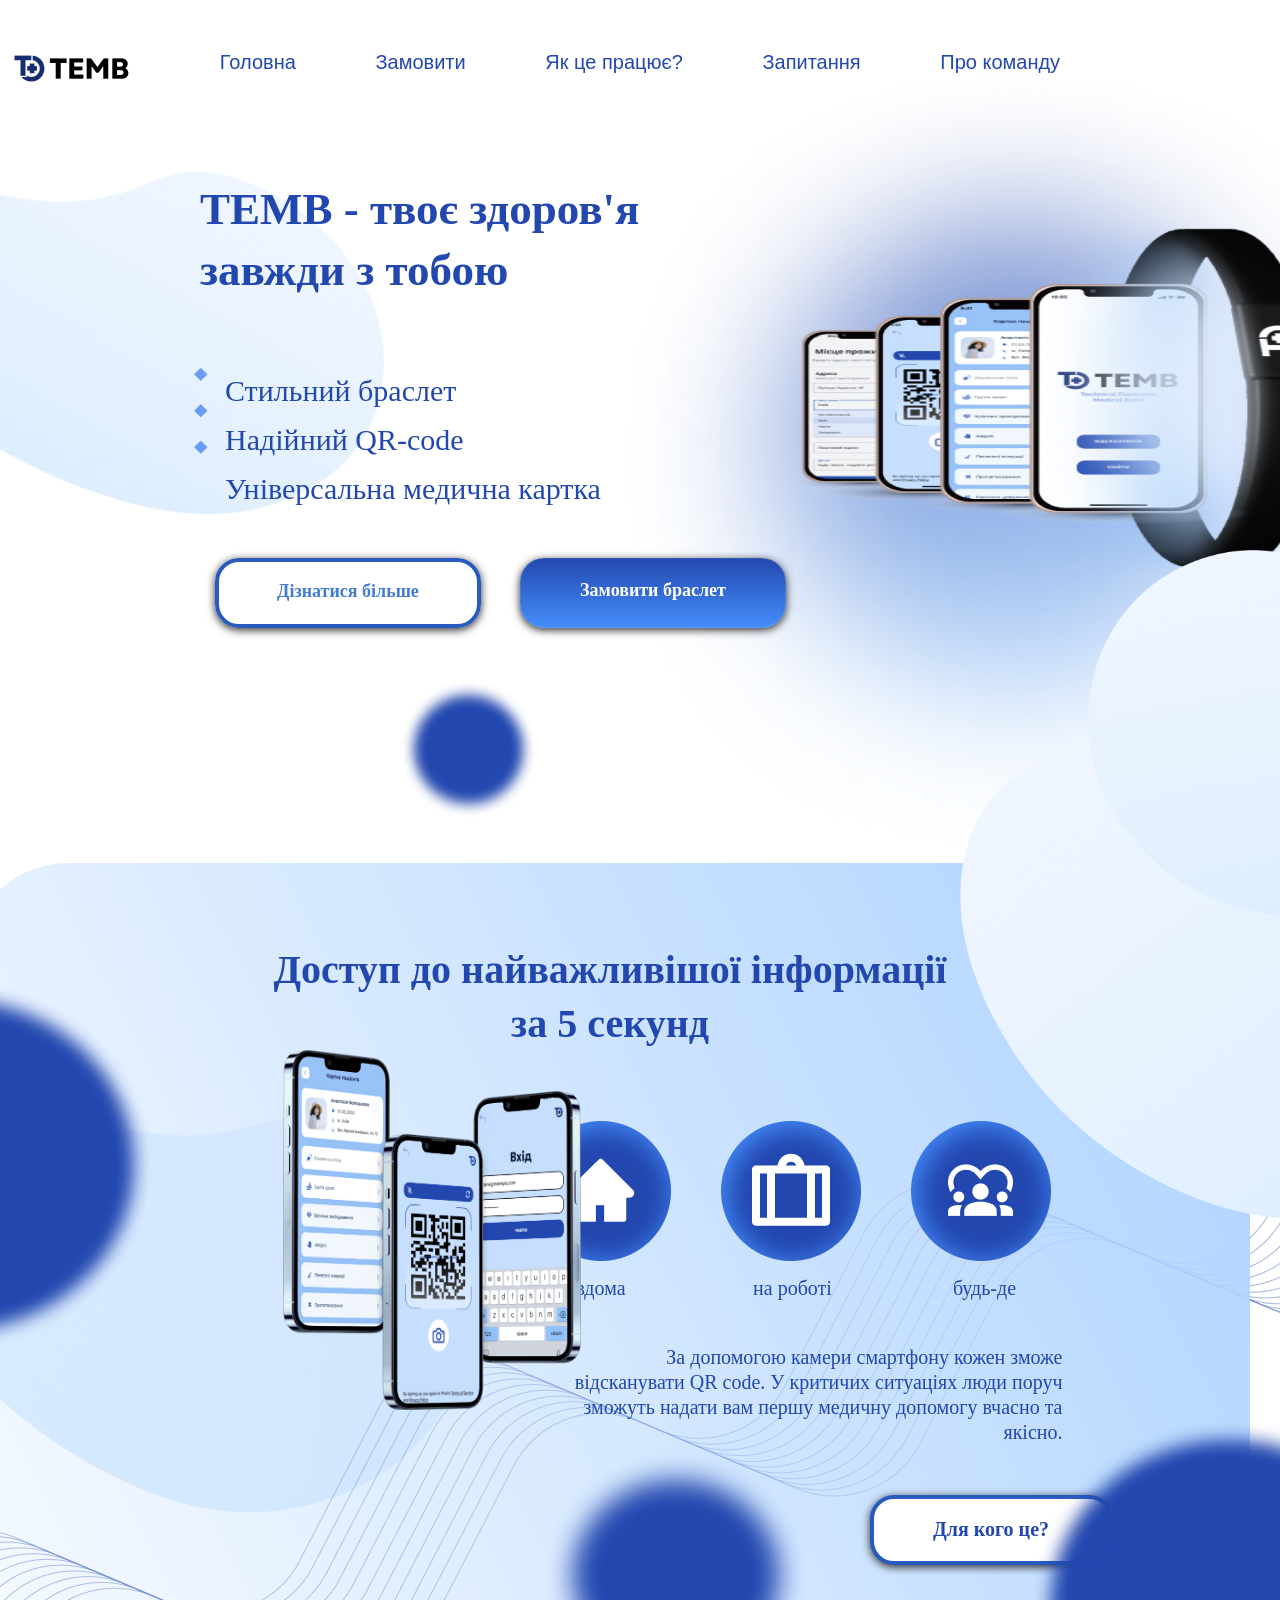
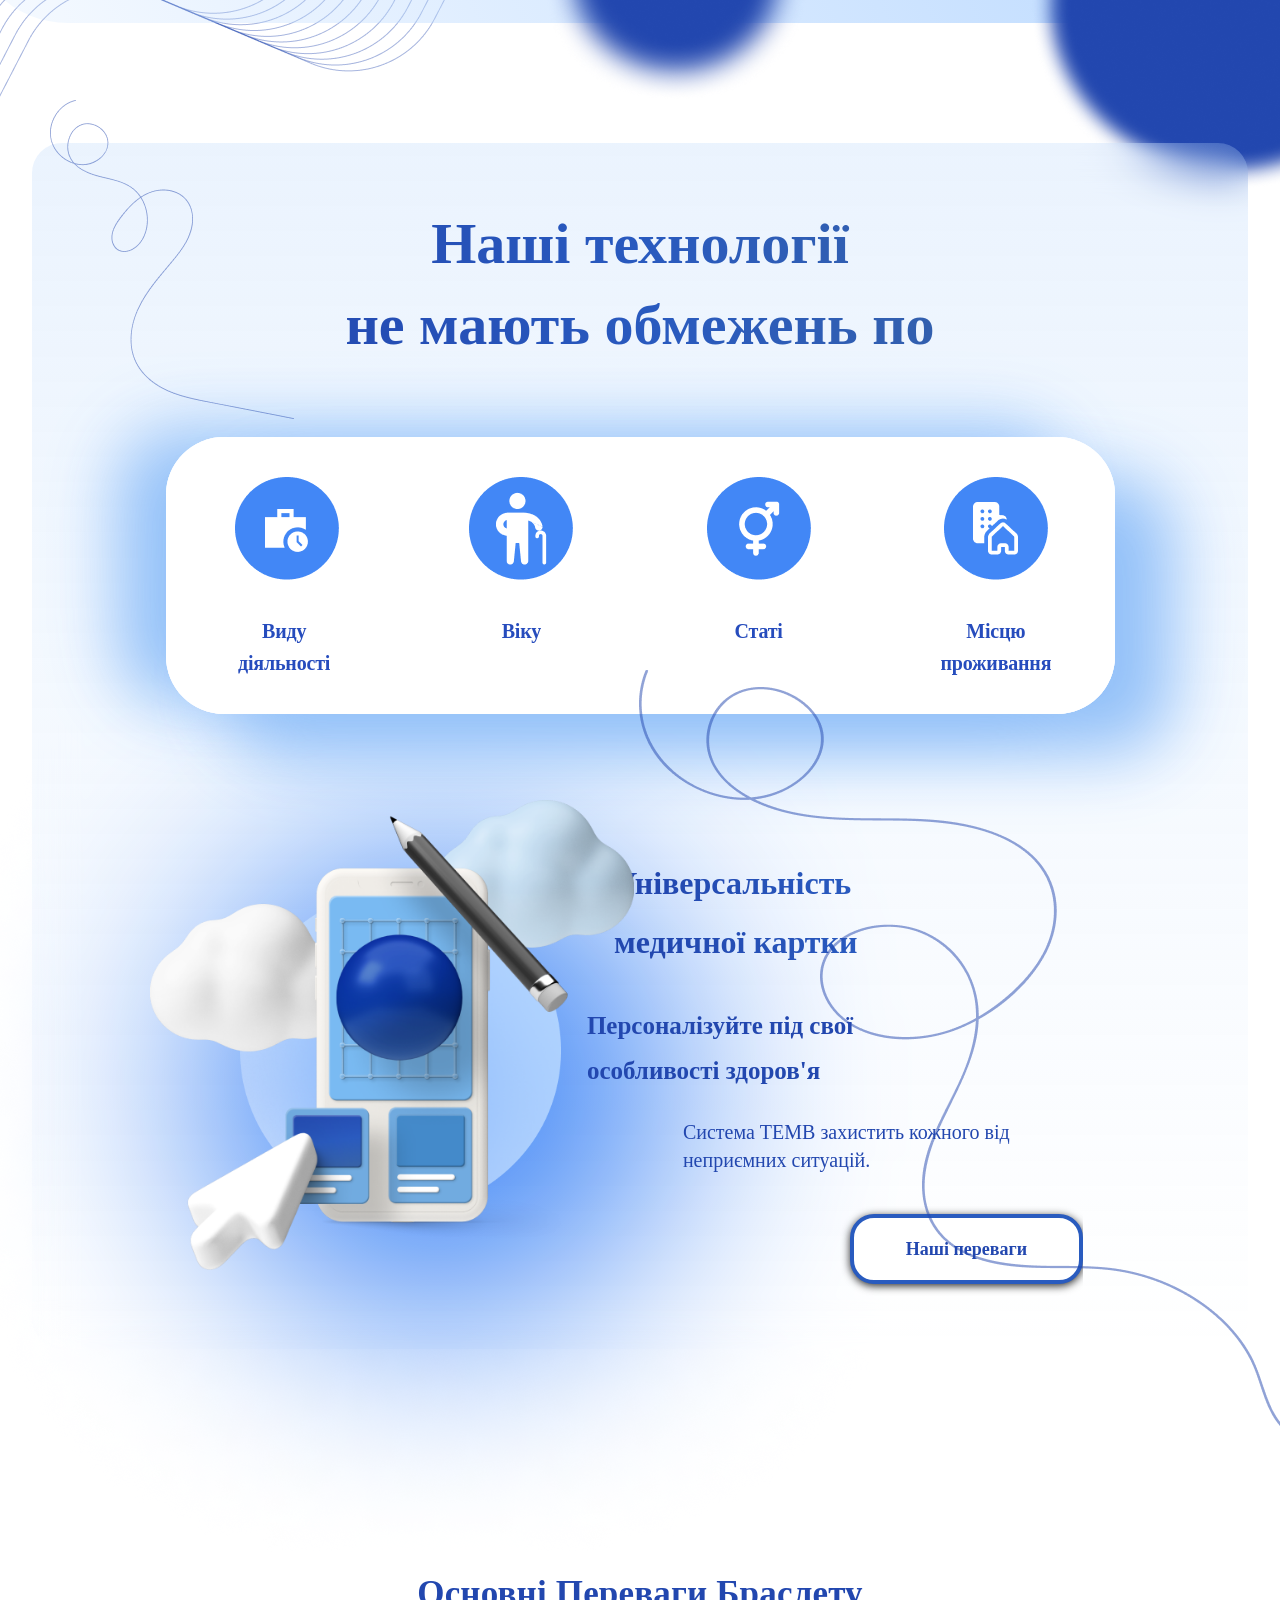
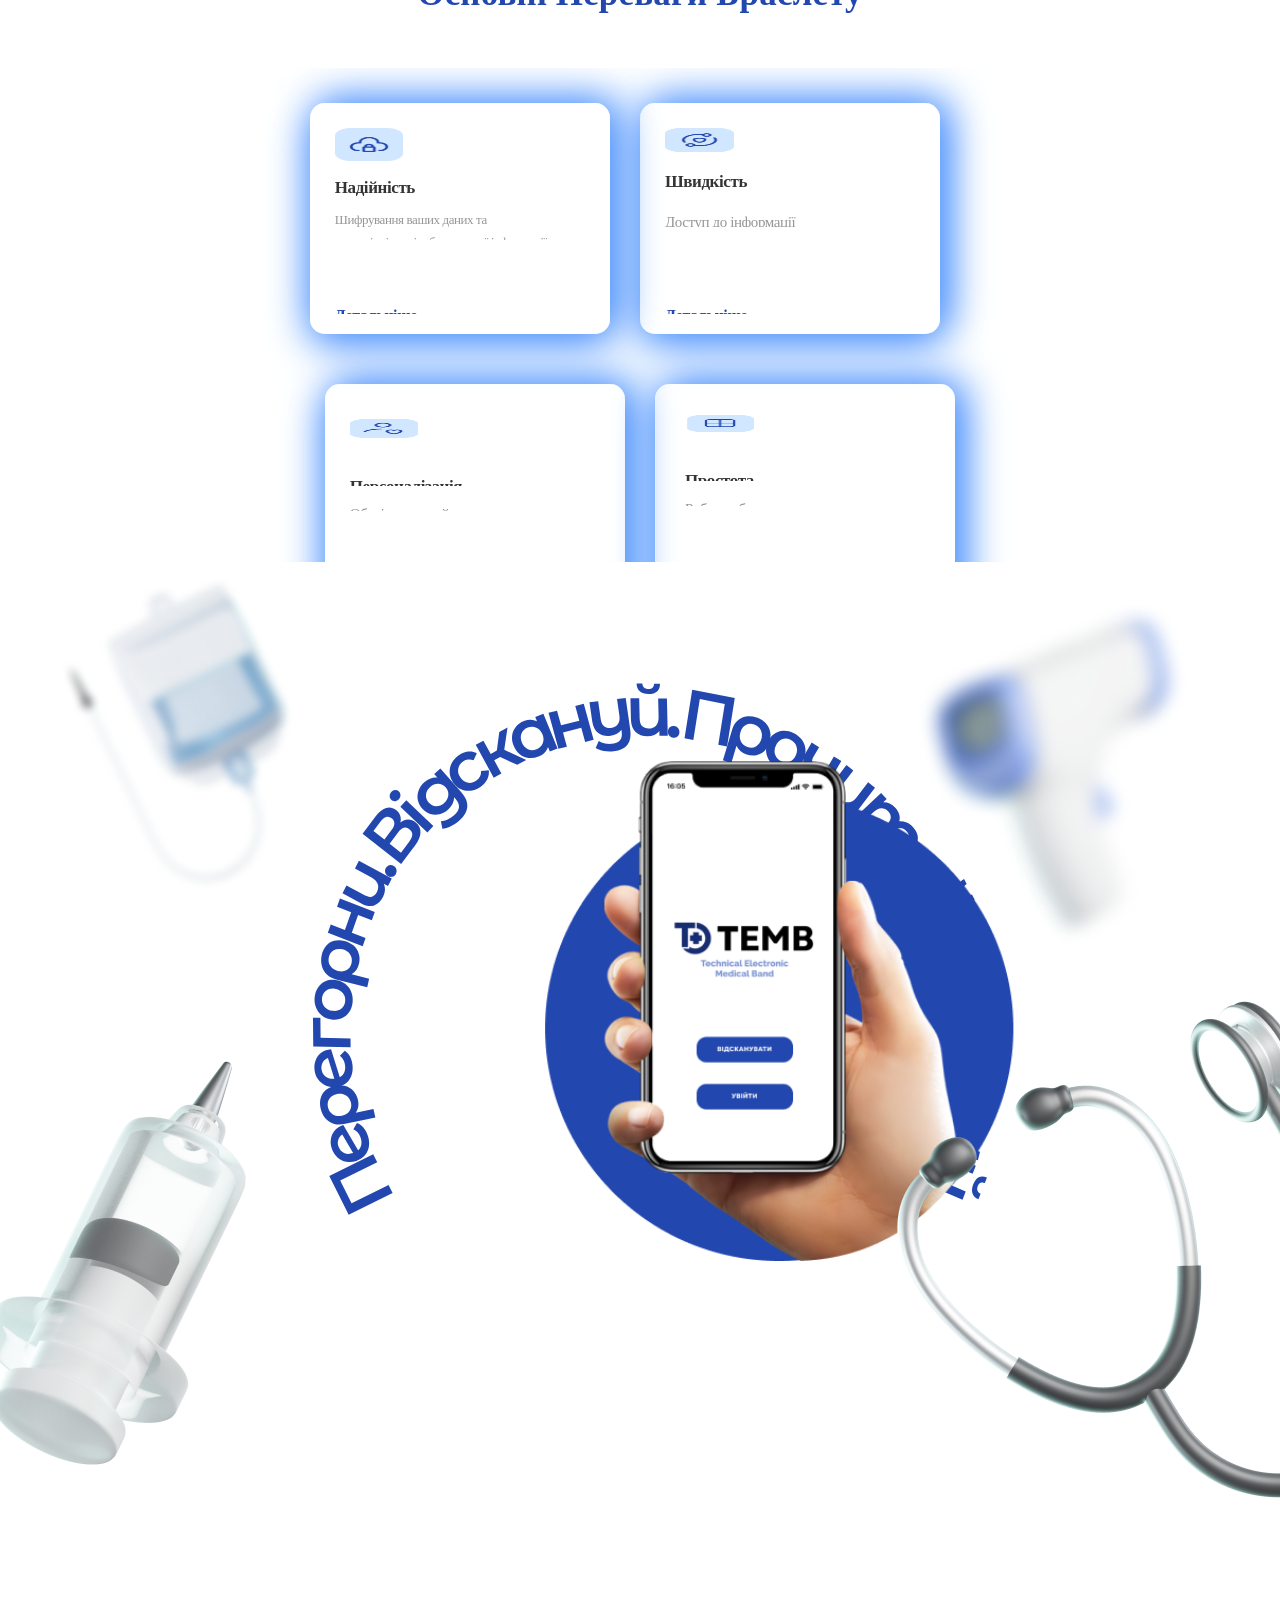
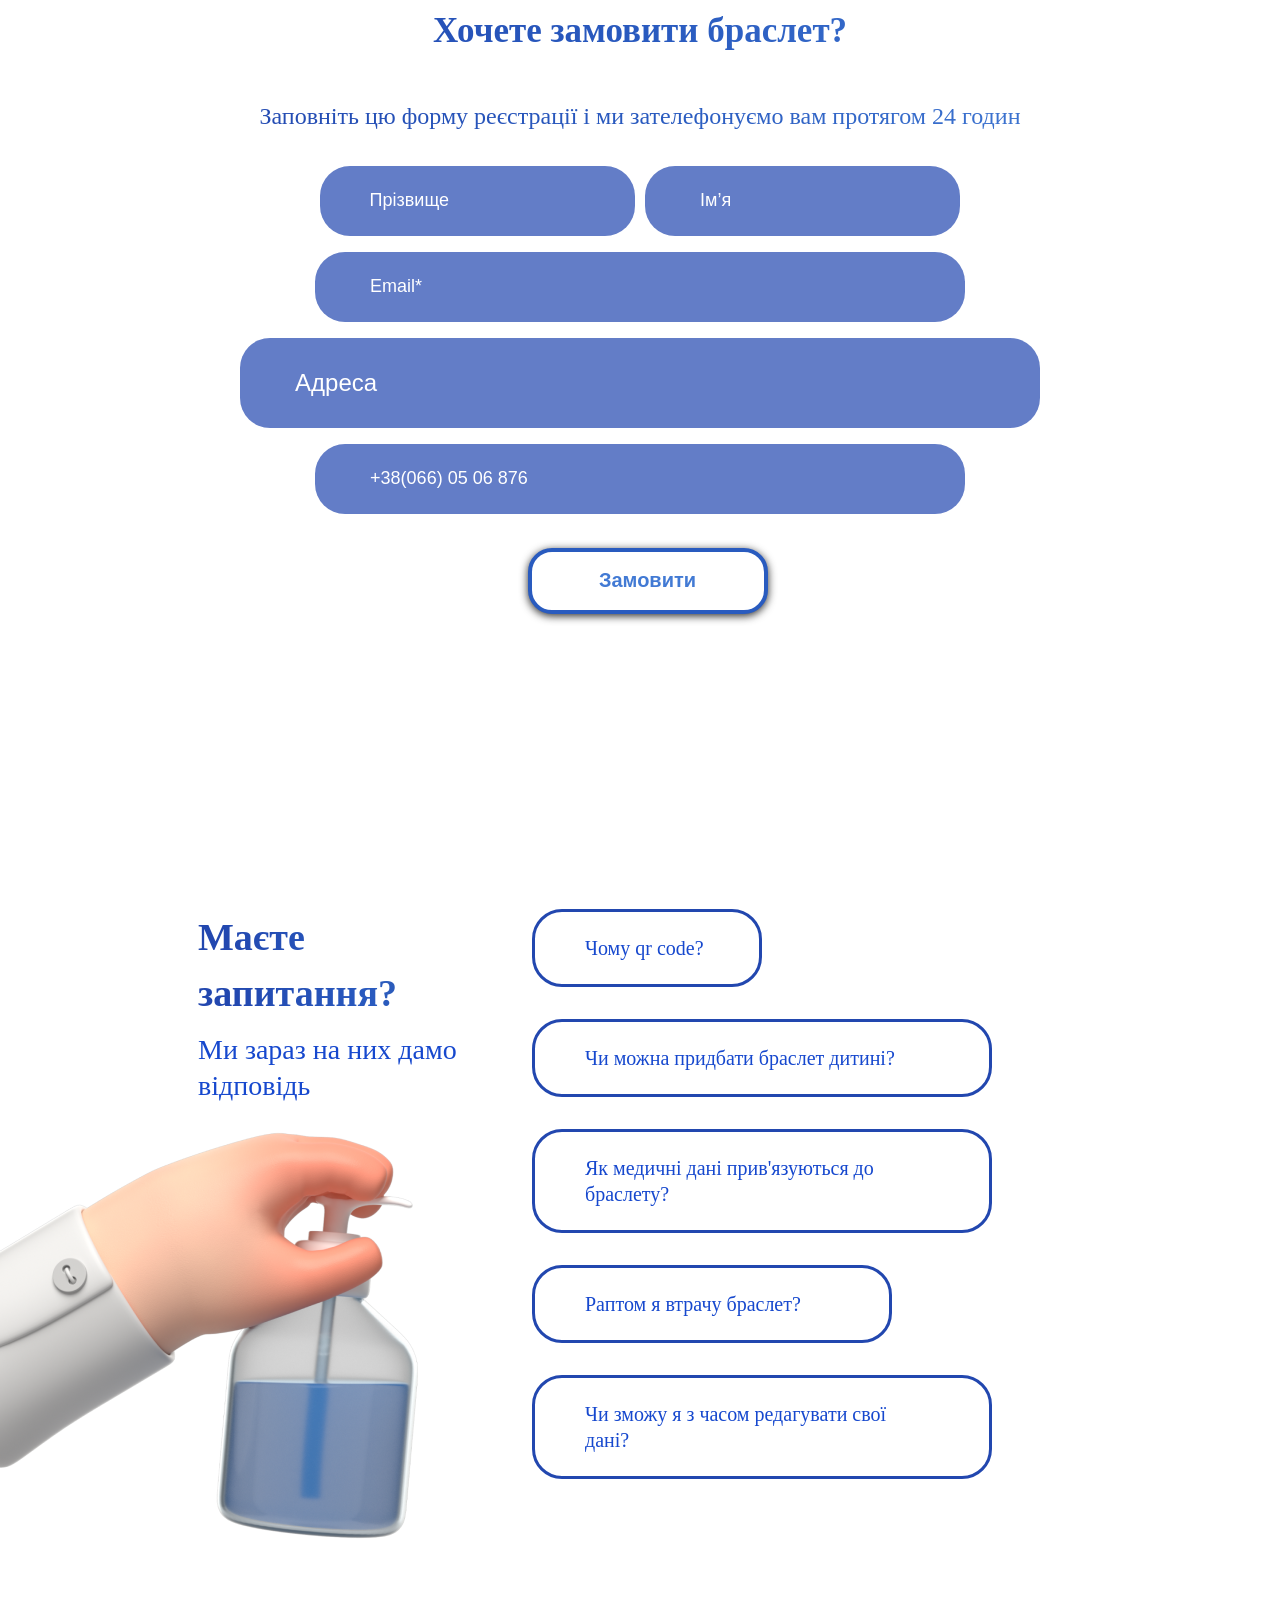
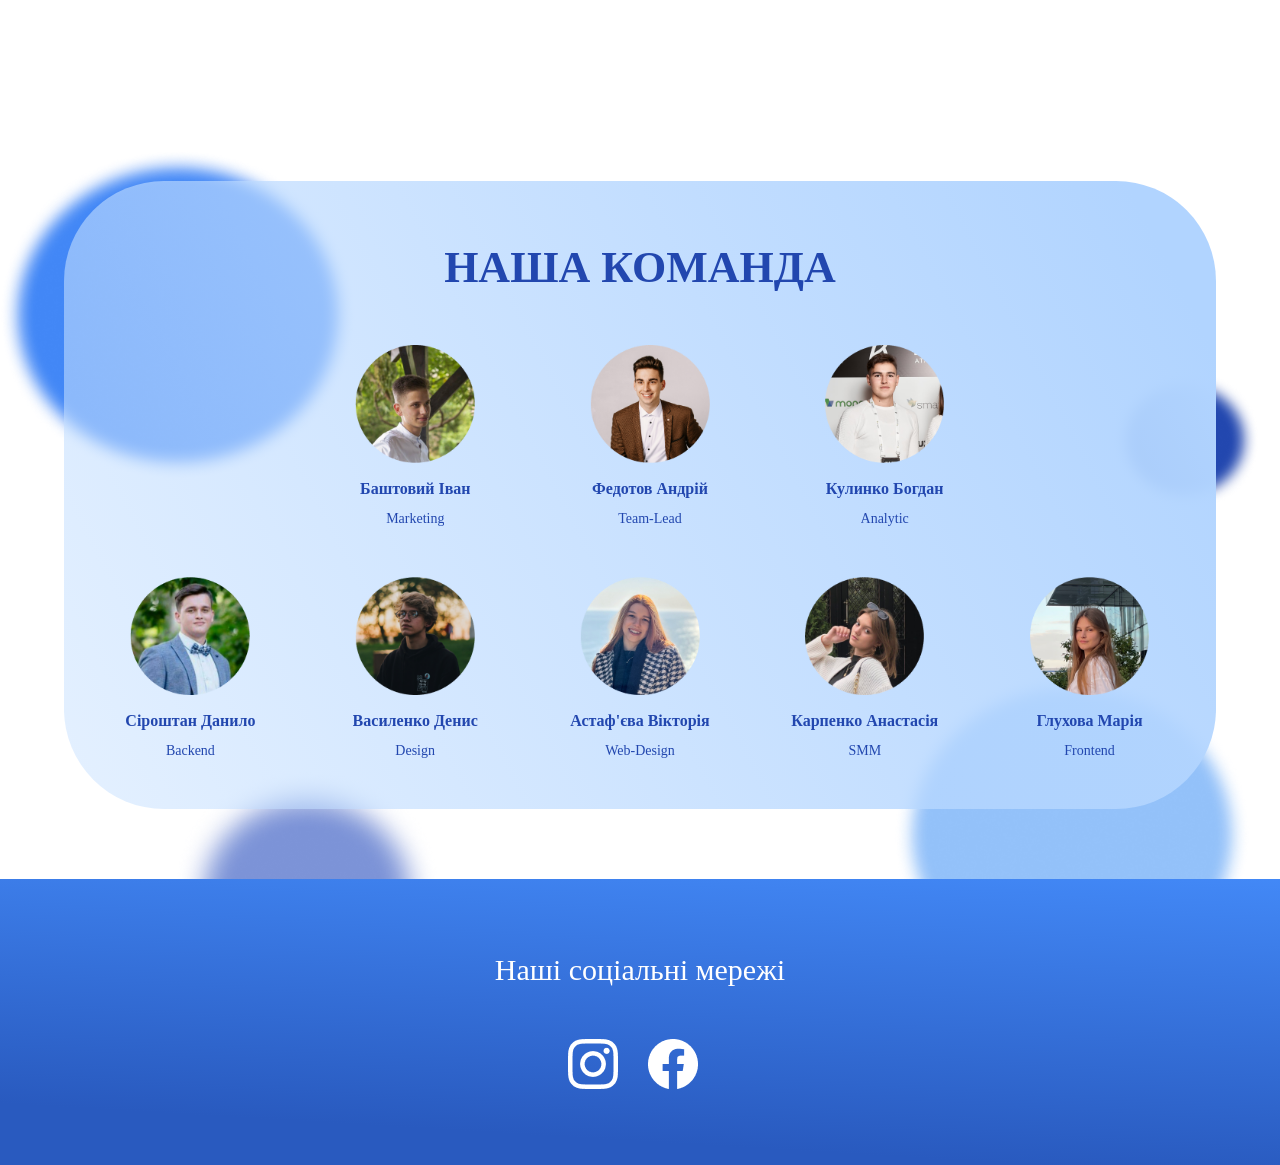
==== commit 7b48543a: "Update index.html updating html" ====
--- a/index.html
+++ b/index.html
@@ -14,6 +14,7 @@
     <link rel="stylesheet" href="style.css">
 </head>
 <body>
+
     <img src="./Ellipse 13 (1).png" alt="" class="ellipseFirstSection">
     <img src="./VectorFirstSection.png" alt="" class="vectorFirstSection">
     <img src="./logo.png" alt="" class="logo">
@@ -45,85 +46,82 @@
     <img src="./miniElipseFirstSection.png" alt="" class="miniElipseFirstSection">
     
 
-   <div class="secondSection" id="secondSection">
-    <div class="secondSectionContent">
-        <span class="secondSectionFirstText">Доступ до найважливішої інформації <br>
-            за 5 секунд
-        </span>
-    
-        <div class="secondSectionMainContent">
-            <div class="icons">
-                <img src="./iconHome.png" alt="" >
-                <img src="./iconJob.png" alt="">
-                <img src="./iconPeople.png" alt="">
-                <p>вдома</p>
-                <p>на роботі</p>
-                <p>будь-де</p>
-            </div>
-
-            <span class="secondSectionSecondText">За допомогою камери смартфону кожен зможе відсканувати QR code. У критичих ситуаціях люди поруч зможуть надати вам першу медичну допомогу вчасно та якісно.
+    <div class="secondSection" id="secondSection">
+        <div class="secondSectionContent">
+            <span class="secondSectionFirstText">Доступ до найважливішої інформації <br>
+                за 5 секунд
             </span>
-    
-            <a href="#thirdSection" class="buttonSecondSection"/>Для кого це?</a>
-        </div>
-    </div>
-
-   </div>
-   <img src="./vectorSecondSection.png" alt="" class="vectorSecondSection">
-   <img src="./vectorSecondSectionBackIphone.png" alt="" class="vectorSecondSectionBackIphone">
-   <img src="./iphoneSecondSection.png" alt="" class="iphoneSecondSection">
-   <img src="./Ellipse6.png" alt="" class="Ellipse6">
-   <img src="./Ellipse5.png" alt="" class="Ellipse5">
-   <img src="./Ellipse2.png" alt="" class="Ellipse2">
-   <img src="./linesSecondSection.png" alt="" class="linesSecondSection">
-
-
-   <div class="thirdSection" id="thirdSection">
-
-    <div class="thirdSectionContent">
-        <p class="thirdSectionMainText">Наші технології <br>
-            не мають обмежень по</p>
-
-        <div class="thirdSectionAnimation">
-            <div class="thirdSectionAnimationFirst">
-                <img src="./thirdSectionAnimationFirst.png" alt="">
-                <p class="thirdSectionTextFirstAnimation">Виду <br> діяльності</p>
-            </div>
-            <div class="thirdSectionAnimationSecond">
-                <img src="./thirdSectionAnimationSecond.png" alt="">
-                <p>Віку</p>
-            </div>
-            <div class="thirdSectionAnimationThird">
-                <img src="./thirdSectionAnimationThird.png" alt="">
-                <p>Статі</p>
-            </div>
-            <div class="thirdSectionAnimationFourth">
-                <img src="./thirdSectionAnimationFourth.png" alt="">
-                <p>Місцю <br> проживання</p>
-            </div>
-        </div>
-
-        <div class="thirdSectionText">
-            <h1>Універсальність <br> медичної картки</h1>
-            <h2>Персоналізуйте під свої <br> особливості здоров&apos;я</h2>
-
-            <span class="aboutThirdSection">Система ТЕМВ захистить кожного від неприємних ситуацій.
-            </span>
-
-            <a href="#fourthSection" class="button"/>Наші переваги</a>
-        </div>
-
-    </div>
-    </div>
-   <img src="./EllipseThirdSection.png" alt="" class="EllipseThirdSection">
-   <img src="./ovalThirdSection.png" alt="" class="ovalThirdSection">
-   <img src="./firstPhoneThirdSection.png" alt="" class="firstPhoneThirdSection">
-   <img src="./firstLineThirdSection.png" alt="" class="firstLineThirdSection">
-   <img src="./secondLineThirdSection.png" alt="" class="secondLineThirdSection">
-
-
-   <img src="./pointsFourthSection.png" alt="" class="pointsFourthSection">
-   <div class="fourthSection" id="fourthSection">
+        
+            <div class="secondSectionMainContent">
+                <div class="icons">
+                    <img src="./iconHome.png" alt="" >
+                    <img src="./iconJob.png" alt="">
+                    <img src="./iconPeople.png" alt="">
+                    <p>вдома</p>
+                    <p>на роботі</p>
+                    <p>будь-де</p>
+                </div>
+    
+                <span class="secondSectionSecondText">За допомогою камери смартфону кожен зможе відсканувати QR code. У критичих ситуаціях люди поруч зможуть надати вам першу медичну допомогу вчасно та якісно.
+                </span>
+        
+                <a href="#thirdSection" class="buttonSecondSection"/>Для кого це?</a>
+            </div>
+        </div>
+    
+       </div>
+       <img src="./vectorSecondSection.png" alt="" class="vectorSecondSection">
+       <img src="./vectorSecondSectionBackIphone.png" alt="" class="vectorSecondSectionBackIphone">
+       <img src="./iphoneSecondSection.png" alt="" class="iphoneSecondSection">
+       <img src="./Ellipse6.png" alt="" class="Ellipse6">
+       <img src="./Ellipse5.png" alt="" class="Ellipse5">
+       <img src="./Ellipse2.png" alt="" class="Ellipse2">
+       <img src="./linesSecondSection.png" alt="" class="linesSecondSection">
+
+       <div class="thirdSection" id="thirdSection">
+
+        <div class="thirdSectionContent">
+            <p class="thirdSectionMainText">Наші технології <br>
+                не мають обмежень по</p>
+    
+            <div class="thirdSectionAnimation">
+                <div class="thirdSectionAnimationFirst">
+                    <img src="./thirdSectionAnimationFirst.png" alt="">
+                    <p class="thirdSectionTextFirstAnimation">Виду <br> діяльності</p>
+                </div>
+                <div class="thirdSectionAnimationSecond">
+                    <img src="./thirdSectionAnimationSecond.png" alt="">
+                    <p>Віку</p>
+                </div>
+                <div class="thirdSectionAnimationThird">
+                    <img src="./thirdSectionAnimationThird.png" alt="">
+                    <p>Статі</p>
+                </div>
+                <div class="thirdSectionAnimationFourth">
+                    <img src="./thirdSectionAnimationFourth.png" alt="">
+                    <p>Місцю <br> проживання</p>
+                </div>
+            </div>
+    
+            <div class="thirdSectionText">
+                <h1>Універсальність <br> медичної картки</h1>
+                <h2>Персоналізуйте під свої <br> особливості здоров&apos;я</h2>
+    
+                <span class="aboutThirdSection">Система ТЕМВ захистить кожного від неприємних ситуацій.
+                </span>
+    
+                <a href="#fourthSection" class="button"/>Наші переваги</a>
+            </div>
+    
+        </div>
+        </div>
+       <img src="./EllipseThirdSection.png" alt="" class="EllipseThirdSection">
+       <img src="./ovalThirdSection.png" alt="" class="ovalThirdSection">
+       <img src="./firstPhoneThirdSection.png" alt="" class="firstPhoneThirdSection">
+       <img src="./firstLineThirdSection.png" alt="" class="firstLineThirdSection">
+       <img src="./secondLineThirdSection.png" alt="" class="secondLineThirdSection">
+
+       <div class="fourthSection" id="fourthSection">
     
         <h1>Основні переваги браслету</h1>
         
@@ -158,19 +156,17 @@
    </div>
 
    <div class="roundTextDiv">
-     <img src="./roundText.svg" alt="">
-     <img src="./roundTextIphone.png" alt="" class="roundTextIphone">
-
-   </div>
-
-   <img src="./Infusion.png" alt="" class="infusion">
-   <img src="./ThermoGun.png" alt="" class="thermoGun">
-   <img src="./Syringe.png" alt="" class="syringe">
-   <img src="./Stetoscope.png" alt="" class="stetoscope">
-
-   
-
-   <div class="fifthSection" id="fifthSection">
+    <img src="./roundText.svg" alt="">
+    <img src="./roundTextIphone.png" alt="" class="roundTextIphone">
+
+  </div>
+
+  <img src="./Infusion.png" alt="" class="infusion">
+  <img src="./ThermoGun.png" alt="" class="thermoGun">
+  <img src="./Syringe.png" alt="" class="syringe">
+  <img src="./Stetoscope.png" alt="" class="stetoscope">
+
+  <div class="fifthSection" id="fifthSection">
     <h1>Хочете замовити браслет?</h1>
     <h2>Заповніть цю форму реєстрації і ми зателефонуємо вам протягом 24 годин</h2>
 
@@ -186,10 +182,11 @@
        </form>
    </div>
 
+
    <div class="sixthSection" id="sixthSection">
     <div class="sixthSectionMainText"> 
         <h1>Маєте <br>запитання?</h1>
-        <p class="answers">Ми зараз дамо на <br> них відповідь</p>
+        <p class="answers">Ми зараз на них дамо відповідь</p>
     </div>
     <div class="questions">
         <div class="questionFirst" >
@@ -289,11 +286,12 @@
         <a href="https://www.instagram.com/temb.ua/?igshid=NDBlY2NjN2I=" target="_blank"><img src="./instagram.png" alt="" class="instagramFooter"></a>
         <a href="https://www.facebook.com/temb.ukr" target="_blank"><img src="./facebook.png" alt="" class="facebookFooter"></a>
     </div>
-   
+    
     
    </footer>
 
+
    <script type="text/javascript" src="script.js">
-   </script>
+    </script>
 </body>
 </html>
